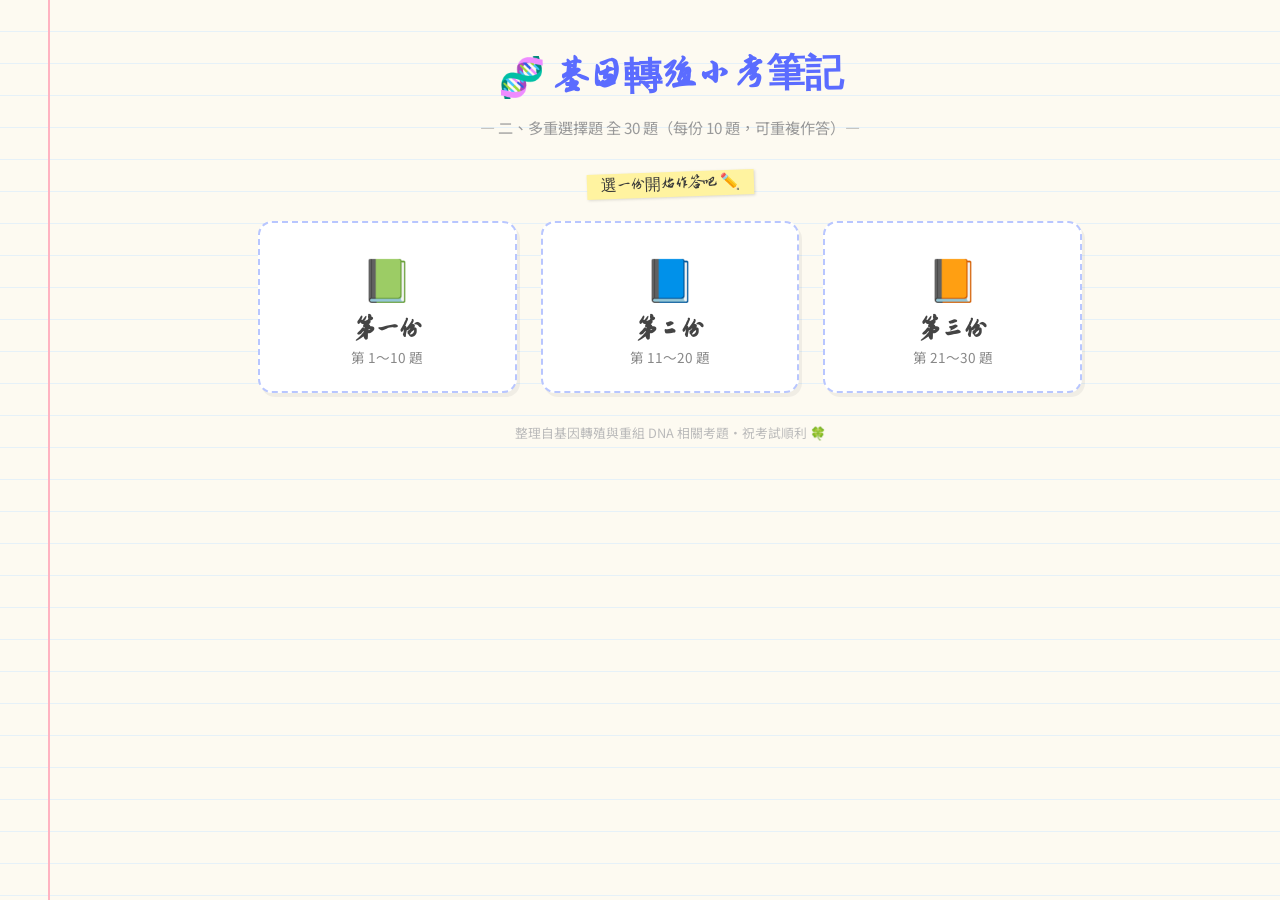
==== index.html @ 154b835c "新增基因轉殖多選題互動筆記式考卷（共30題，分3份）" ====
<!DOCTYPE html>
<html lang="zh-Hant">
<head>
<meta charset="UTF-8">
<meta name="viewport" content="width=device-width, initial-scale=1.0">
<title>生物筆記 ・ 基因轉殖多選題本</title>
<link rel="preconnect" href="https://fonts.googleapis.com">
<link rel="preconnect" href="https://fonts.gstatic.com" crossorigin>
<link href="https://fonts.googleapis.com/css2?family=Zhi+Mang+Xing&family=Noto+Sans+TC:wght@400;500;700&display=swap" rel="stylesheet">
<style>
  :root{
    --paper:#fdfaf1;
    --line:#cfe8ff;
    --ink:#3a3a3a;
    --accent:#ff8fab;
    --accent2:#7bd389;
    --highlight:#fff3a0;
    --margin-line:#ffb3c1;
  }
  *{box-sizing:border-box;}
  body{
    margin:0;
    font-family:'Noto Sans TC', sans-serif;
    color:var(--ink);
    background:
      repeating-linear-gradient(
        to bottom,
        var(--paper) 0px,
        var(--paper) 31px,
        var(--line) 32px
      );
    background-color:var(--paper);
    min-height:100vh;
    padding-left:60px;
    position:relative;
  }
  body::before{
    content:"";
    position:fixed;
    top:0; left:48px;
    width:2px; height:100%;
    background:var(--margin-line);
    z-index:0;
  }
  .container{
    max-width:880px;
    margin:0 auto;
    padding:24px 28px 80px;
    position:relative;
    z-index:1;
  }
  h1{
    font-family:'Zhi Mang Xing', cursive;
    font-size:2.4rem;
    color:#5b6cff;
    text-align:center;
    margin-bottom:4px;
    transform:rotate(-1deg);
  }
  .subtitle{
    text-align:center;
    color:#999;
    margin-bottom:32px;
    font-size:0.95rem;
  }
  .tape{
    display:inline-block;
    background:var(--highlight);
    padding:2px 14px;
    transform:rotate(-2deg);
    box-shadow:1px 1px 3px rgba(0,0,0,0.15);
    font-family:'Zhi Mang Xing', cursive;
  }
  /* HOME PAGE */
  #home .deck-grid{
    display:grid;
    grid-template-columns:repeat(auto-fit, minmax(220px,1fr));
    gap:24px;
    margin-top:24px;
  }
  .deck-card{
    background:#fff;
    border:2px dashed #b8c6ff;
    border-radius:14px;
    padding:24px 18px;
    text-align:center;
    cursor:pointer;
    transition:transform .15s ease, box-shadow .15s ease;
    box-shadow:3px 4px 0 rgba(0,0,0,0.05);
    position:relative;
  }
  .deck-card:hover{
    transform:translateY(-4px) rotate(-1deg);
    box-shadow:5px 8px 0 rgba(91,108,255,0.15);
  }
  .deck-card .deck-emoji{
    font-size:2.6rem;
    display:block;
    margin-bottom:8px;
  }
  .deck-card h2{
    font-family:'Zhi Mang Xing', cursive;
    font-size:1.6rem;
    margin:6px 0;
    color:#444;
  }
  .deck-card p{
    font-size:0.85rem;
    color:#888;
    margin:0;
  }

  /* QUIZ PAGE */
  .back-btn{
    background:none;
    border:2px solid #b8c6ff;
    border-radius:10px;
    padding:6px 16px;
    font-family:'Noto Sans TC', sans-serif;
    font-size:0.9rem;
    cursor:pointer;
    color:#5b6cff;
    margin-bottom:16px;
  }
  .back-btn:hover{background:#eef2ff;}

  .progress-bar{
    height:10px;
    background:#eee;
    border-radius:6px;
    overflow:hidden;
    margin:8px 0 20px;
    border:1px solid #ddd;
  }
  .progress-fill{
    height:100%;
    background:var(--accent2);
    width:0%;
    transition:width .3s ease;
  }

  .q-card{
    background:#fff;
    border-radius:14px;
    padding:20px 22px;
    margin-bottom:22px;
    box-shadow:2px 3px 6px rgba(0,0,0,0.06);
    border-left:6px solid var(--accent);
    position:relative;
  }
  .q-card .q-num{
    font-family:'Zhi Mang Xing', cursive;
    font-size:1.3rem;
    color:var(--accent);
    margin-right:6px;
  }
  .q-card .q-meta{
    font-size:0.78rem;
    color:#aaa;
    margin-left:6px;
  }
  .q-text{
    margin:8px 0 14px;
    line-height:1.8;
    font-size:1.02rem;
    white-space:pre-line;
  }
  .fig-note{
    background:var(--highlight);
    border-radius:8px;
    padding:10px 14px;
    font-size:0.88rem;
    color:#7a6a00;
    margin:8px 0 14px;
    border:1px dashed #e0cf60;
  }
  .options{
    display:flex;
    flex-direction:column;
    gap:8px;
    margin-bottom:14px;
  }
  .option{
    display:flex;
    align-items:flex-start;
    gap:10px;
    padding:8px 12px;
    border-radius:8px;
    cursor:pointer;
    border:1px solid transparent;
    transition:background .15s;
    line-height:1.6;
  }
  .option:hover{background:#f5f7ff;}
  .option input{
    margin-top:4px;
    width:18px; height:18px;
    accent-color:var(--accent);
    flex-shrink:0;
  }
  .option .opt-label{
    font-weight:700;
    color:#5b6cff;
    flex-shrink:0;
  }
  .q-card.checked .option.correct-choice{
    background:#e6f9ec;
    border-color:var(--accent2);
  }
  .q-card.checked .option.missed-choice{
    background:#fff0f0;
    border-color:#ff8fab;
    outline:2px dashed #ff8fab;
  }
  .q-card.checked .option.wrong-choice{
    background:#fff0f0;
    border-color:#ff6b6b;
    text-decoration:line-through;
    color:#c0392b;
  }
  .btn-row{
    display:flex;
    gap:10px;
    align-items:center;
    margin-top:6px;
  }
  .check-btn{
    background:var(--accent2);
    color:#fff;
    border:none;
    border-radius:20px;
    padding:8px 22px;
    font-size:0.95rem;
    cursor:pointer;
    font-family:'Noto Sans TC', sans-serif;
    box-shadow:1px 2px 0 rgba(0,0,0,0.1);
  }
  .check-btn:hover{filter:brightness(1.05);}
  .check-btn:disabled{background:#ccc; cursor:default;}
  .result-tag{
    font-family:'Zhi Mang Xing', cursive;
    font-size:1.2rem;
    padding:4px 14px;
    border-radius:20px;
  }
  .result-tag.correct{background:#e6f9ec; color:#2f9e57;}
  .result-tag.wrong{background:#ffe6ea; color:#e1507a;}
  .answer-key{
    margin-top:8px;
    font-size:0.85rem;
    color:#888;
  }
  .explanation{
    margin-top:12px;
    background:#f4f7ff;
    border-radius:8px;
    padding:12px 14px;
    font-size:0.92rem;
    line-height:1.75;
    color:#555;
    display:none;
    white-space:pre-line;
    border-left:4px solid #b8c6ff;
  }
  .q-card.checked .explanation{display:block;}

  .summary-card{
    background:#fff;
    border-radius:14px;
    padding:24px;
    text-align:center;
    border:2px dashed var(--accent2);
    margin-top:10px;
  }
  .summary-card h2{
    font-family:'Zhi Mang Xing', cursive;
    font-size:1.8rem;
    color:#444;
  }
  .summary-score{
    font-size:2.2rem;
    color:var(--accent2);
    font-weight:700;
    margin:10px 0;
  }
  .reset-btn{
    background:#5b6cff;
    color:#fff;
    border:none;
    border-radius:20px;
    padding:10px 26px;
    font-size:1rem;
    cursor:pointer;
    margin-top:10px;
    font-family:'Noto Sans TC', sans-serif;
  }
  .doodle{
    position:absolute;
    font-size:1.4rem;
    opacity:0.5;
  }
  .hidden{display:none !important;}
  footer{
    text-align:center;
    color:#bbb;
    font-size:0.8rem;
    margin-top:30px;
  }
</style>
</head>
<body>
<div class="container">
  <h1>🧬 基因轉殖小考筆記</h1>
  <p class="subtitle">— 二、多重選擇題 全 30 題（每份 10 題，可重複作答）—</p>

  <!-- HOME -->
  <div id="home">
    <p style="text-align:center;"><span class="tape">選一份開始作答吧 ✏️</span></p>
    <div class="deck-grid">
      <div class="deck-card" data-set="0" onclick="openSet(0)">
        <span class="deck-emoji">📗</span>
        <h2>第一份</h2>
        <p>第 1～10 題</p>
      </div>
      <div class="deck-card" data-set="1" onclick="openSet(1)">
        <span class="deck-emoji">📘</span>
        <h2>第二份</h2>
        <p>第 11～20 題</p>
      </div>
      <div class="deck-card" data-set="2" onclick="openSet(2)">
        <span class="deck-emoji">📙</span>
        <h2>第三份</h2>
        <p>第 21～30 題</p>
      </div>
    </div>
  </div>

  <!-- QUIZ -->
  <div id="quiz" class="hidden">
    <button class="back-btn" onclick="goHome()">← 回到主頁</button>
    <span class="tape" id="quiz-title">第一份</span>
    <div class="progress-bar"><div class="progress-fill" id="progress-fill"></div></div>
    <div id="questions"></div>
    <div class="summary-card hidden" id="summary">
      <h2>🎉 這份寫完了！</h2>
      <div class="summary-score" id="summary-score">0 / 10</div>
      <p id="summary-msg"></p>
      <button class="reset-btn" onclick="resetSet()">再寫一次這份</button>
    </div>
  </div>

  <footer>整理自基因轉殖與重組 DNA 相關考題・祝考試順利 🍀</footer>
</div>

<script>
const QUESTIONS = [
{num:1, multi:2, text:"觀測使用的複式顯微鏡最大放大倍率為 400 倍，將採樣奇異果的果肉組織置於顯微鏡下進行細胞觀察與測量，並再另取果肉組織進行 DNA 萃取實驗，下列關於實驗操作及實驗結果的敘述，哪些正確？（應選 2 項）",
options:{
A:"綠色果肉置於顯微鏡下觀察可見到細胞內有綠色顆粒，顆粒內應該會有 ATP 的生成",
B:"隨著倍率放大，顯微鏡視野下測微器刻度線之間的距離不會隨著綠色顆粒一同放大",
C:"隨著倍率放大，視野下可見到細胞內的內質網構造會放大，但測量計算的結果顯示內質網大小不變",
D:"果泥水溶液加入高濃度食鹽水以促進染色質析出，再加入木瓜酵素來分解染色質的蛋白質",
E:"萃取最後加入 95% 冰酒精並攪動混合均勻，可促進 DNA 凝聚析出。"
},
answer:["A","B"],
explain:"(A)綠色顆粒應為葉綠體，光反應會有 ATP 的生成。\n(B)顯微鏡視野下可見到目鏡測微器刻度線，刻度線之間的距離不會隨著倍率放大而改變。\n(C)光學顯微鏡 400 倍放大倍率無法觀察到細胞內的內質網構造。\n(D)果泥水溶液加入高濃度食鹽水促進 DNA 溶解與其他雜質分離，再加入木瓜酵素有助於分解染色質的蛋白質。\n(E)萃取最後應該沿容器壁緩慢加入 95% 冰酒精，不可攪動使液面分層，DNA 才能凝聚析出於上層酒精中。"
},
{num:2, multi:2, text:"下列關於人體口腔上皮細胞 DNA 粗萃取的實驗過程與目的，哪些正確？",
options:{
A:"將沾在棉花棒上的上皮細胞置入生理食鹽水中攪拌的目的是破壞細胞膜",
B:"加入清潔劑攪拌的目的是破壞內膜系統的膜，將染色質釋出",
C:"加入嫩精或鳳梨汁攪拌的目的是分解染色質上的蛋白質",
D:"加入冰酒精的目的是使蛋白質變性",
E:"加入濃食鹽水的目的是使 DNA 凝聚析出。"
},
answer:["B","C"],
explain:"(A)目的是讓上皮細胞脫落於生理食鹽水中，生理食鹽水是等張溶液，細胞不會脹破。\n(D)冰酒精可使 DNA 凝聚析出。\n(E)濃食鹽水可溶解 DNA。"
},
{num:3, multi:2, text:"現今科學家已能進行基因剪接，使基因跨物種重組。此項生物科技的成功有賴於下列哪些酵素的作用？（應選 2 項）",
options:{
A:"限制酶",
B:"DNA 聚合酶",
C:"RNA 聚合酶",
D:"DNA 連接酶",
E:"RNA 連接酶。"
},
answer:["A","D"],
explain:"限制酶可以切斷 DNA，DNA 連接酶可以連接 DNA，藉由這兩種酶，科學家可以進行基因剪接，使基因跨物種重組。"
},
{num:4, multi:4, text:"基因改造食品被要求應有明顯標示，這是因為人們對基因改造食品有下列哪些疑慮之故？（應選 4 項）",
options:{
A:"是否可能危及食用者健康",
B:"外來基因進入人體後是否可能嵌入細胞的染色體中",
C:"外來基因是否可能干擾正常基因的活動",
D:"使用的載體是否可能突變而致病",
E:"是否會增強食用者的免疫能力。"
},
answer:["A","B","C","D"],
explain:"(E)是否為基因改造食品與增強食用者的免疫能力無關。"
},
{num:5, multi:2, text:"重組 DNA 是利用人工方式將不同來源的 DNA 剪接在一起，可以利用此技術合成特定的藥物以治療疾病。下列有關此技術的敘述，哪些正確？（應選 2 項）",
options:{
A:"需要載體攜帶目標基因",
B:"需要外加 DNA 連接酶，進行 DNA 的接合",
C:"需要外加 RNA 聚合酶，合成基因表現的產物",
D:"需要選用能抗抗生素的宿主細胞，以利篩選含重組 DNA 的細胞",
E:"合成的藥物都是醣類。"
},
answer:["A","B"],
explain:"(A)(B)重組 DNA 的步驟：①從細菌分離出質體→②使用相同限制酶切割質體與目標基因→③使用 DNA 連接酶將質體與目標基因接合形成重組 DNA→④將質體轉殖進入新的細胞→⑤在培養基中加入抗生素以選殖轉殖成功的細菌。\n(C)重組 DNA 的過程中無需外加 RNA 聚合酶。\n(D)步驟④中，轉殖質體所進入新的細胞本身不具有質體（即不具有抗抗生素的特性），新的細胞是當重組 DNA 成功轉殖進入細胞後，才會具有抗抗生素的特性，方能在具抗生素的培養基中選殖轉殖成功的細胞。\n(E)合成的藥物為目標基因產物，成分是蛋白質。"
},
{num:6, multi:2, text:"下列實驗步驟與原理，哪些正確？（應選 2 項）【110.全模】",
options:{
A:"在複式顯微鏡下觀察到的細胞質液為逆時針流動，則實際為順時針流動",
B:"若目鏡測微器 20 小格相當於載物臺測微器 5 小格，測得水蚤寬度占目鏡測微器 8 小格，則水蚤寬度為 320 μm",
C:"觀察洋蔥根尖的細胞，可發現大部分的細胞處於間期",
D:"在 DNA 粗萃取實驗中，使用冰酒精可抑制蛋白酶的活性，以利 DNA 析出",
E:"使用顯微鏡時，當從 4X 物鏡轉換到 10X 物鏡，將光圈放大可有利於觀察。"
},
answer:["C","E"],
explain:"(A)複式顯微鏡成像為上下顛倒、左右相反，故看到逆時針流動的細胞質液，則實際流動方向亦為逆時針。\n(B)目鏡測微器 1 小格＝10 μm×（載物臺測微器格數/目鏡測微器格數）＝10 μm×（5/20）＝2.5 μm，故水蚤寬度為 8×2.5 μm＝20 μm。\n(D)DNA 難溶於酒精，使用冰酒精可將 DNA 凝聚以利析出。"
},
{num:7, multi:2, text:"生長激素對兒童非常重要，若缺少可能導致成長速度非常緩慢，使其成年時身高約只有 122～146 cm，但若能及時補充，即可使其身高到達正常範圍。生長激素取得不易，在 1985 年以前需從死者的腦垂腺萃取，十分稀少珍貴；直到 1985 年以後，可由基因工程改造的細菌製造出人類生長激素，才增加了治癒的機率。若想利用細菌生產人類生長激素，下列進行步驟哪些正確？（應選 2 項）",
options:{
A:"可利用相同的限制酶，裁切人類與細菌載體（質體）的 DNA 片段",
B:"利用限制酶裁切人類與細菌的 DNA 片段時，均需有 2 個切點",
C:"可利用特殊的連接酶，黏接人類與細菌被裁切下來的 DNA 片段，形成重組 DNA",
D:"在試管中加入此重組 DNA、RNA 聚合酶、核糖體培養，即可合成人類生長激素",
E:"將重組 DNA 及細菌放入培養基中一起培養一段時間後，所有細菌均可合成人類生長激素。"
},
answer:["A","C"],
explain:"(B)限制酶裁切細菌載體（質體）時，因質體為環狀 DNA，可以僅有 1 個切點。\n(D)重組 DNA 需轉殖入宿主細胞，才能進行基因表現。\n(E)並非所有宿主細胞均能成功進行基因轉殖，只有成功轉殖入重組 DNA 的細菌才能合成人類生長激素。"
},
{num:8, multi:4, text:"下列關於基因轉殖的操作過程，哪些正確？（應選 4 項）",
options:{
A:"常以細菌的質體或病毒的 DNA 為載體",
B:"載體可將外源基因引入他種生物細胞中",
C:"利用 DNA 聚合酶將基因自染色體切下",
D:"外源基因和載體組成重組 DNA",
E:"重組 DNA 在基因轉殖生物體內需能複製、轉錄、轉譯，才算成功。"
},
answer:["A","B","D","E"],
explain:"(C)DNA 聚合酶是在 DNA 進行複製時，才會使用到，而將基因自染色體切下要利用特殊酵素。"
},
{num:9, multi:4, text:"下列對於基因轉殖技術的相關敘述，哪些正確？（應選 4 項）",
options:{
A:"轉殖基因在生物體內表現，常可突破生物種類的界線",
B:"轉殖抗蟲基因進入蔬果作物中，可減少農藥的使用",
C:"人類胰島素可由基改大腸桿菌製造",
D:"將維生素 B 打入蔬果作物中，可促進其維生素 B 的合成",
E:"了解基因的位置及功能是基因轉殖技術所需的背景知識。"
},
answer:["A","B","C","E"],
explain:"(D)要將製造維生素 B 的基因打入蔬果作物中，才可促進作物合成維生素 B。"
},
{num:10, multi:2, text:"下列為「DNA 的粗萃取」活動中所用的溶液，在本活動中其用途為何？（應選 2 項）",
options:{
A:"清潔劑—破壞細胞壁",
B:"清潔劑—破壞細胞膜和核膜",
C:"2 M 食鹽水—沉澱 DNA",
D:"鳳梨汁—分解蛋白質",
E:"冰酒精—溶解 DNA。"
},
answer:["B","D"],
explain:"(A)清潔劑—破壞細胞膜和核膜。\n(C)溶解 DNA。\n(E)使 DNA 析出。"
},
{num:11, multi:3, text:"基因轉殖技術可使生物的遺傳物質在不同物種間進行轉移，下列有關基因轉殖及其應用的敘述，哪些正確？（應選 3 項）",
options:{
A:"基因轉殖技術能夠成功的原因之一為所有生物的遺傳物質皆為 DNA",
B:"重組 DNA 的過程中會用同一種酵素切下目標基因與切開細菌質體 DNA",
C:"基因轉殖動物比傳統的動物更能抵抗極端氣候",
D:"基因改造細菌能製造人類胰島素的原理是將細菌原有的隱性基因活化成顯性基因",
E:"基因改造生物體內轉殖進入的目標基因能在其體內穩定存在並表現。"
},
answer:["A","B","E"],
explain:"(C)不一定，需視轉殖基因的特性而定。\n(D)利用基因轉殖技術將製造胰島素的基因轉殖入細菌體內。\n(E)若轉殖進入的目標基因能在生物體內穩定存在並表現，該生物即稱為基因轉殖生物或基因改造生物。"
},
{num:12, multi:3, text:"下列有關基因轉殖的敘述，哪些正確？（應選 3 項）",
options:{
A:"DNA 重組可跨越不同的物種",
B:"DNA 重組需先利用限制酶將目標基因剪下",
C:"需選擇特定可轉移的 RNA 作為載體，將目標基因帶入目標細胞",
D:"生物技術可實行的前提是所有生物均遵守分子生物學中心法則",
E:"重組 DNA 進入欲轉殖的目標細胞後，可以只複製目標基因的 DNA。"
},
answer:["A","B","D"],
explain:"(C)載體須為 DNA。\n(E)載體 DNA 會隨之複製。"
},
{num:13, multi:3, text:"在 DNA 粗萃取的實驗中，提供材料有：奇異果、冷卻的 95% 酒精、2% 木瓜酵素溶液、含高濃度 NaCl 的清潔劑，下列有關 DNA 粗萃取的敘述哪些正確？（應選 3 項）",
options:{
A:"加入酒精的目的是促使 DNA 析出",
B:"加入清潔劑的目的是促使脂雙層被破壞",
C:"加入高鹽溶液的目的是讓可溶於高鹽溶液的 DNA 與其他不溶性雜質分離",
D:"木瓜酵素可以軟化細胞壁，並將之打破以利 DNA 釋出",
E:"最後萃出的絲狀物為一條 DNA 分子。"
},
answer:["A","B","C"],
explain:"(D)木瓜酵素可分解蛋白質，無法軟化細胞壁。\n(E)多條 DNA 分子與雜質。"
},
{num:14, multi:2, text:"下列實驗步驟與原理，哪些正確？（應選 2 項）",
options:{
A:"在複式顯微鏡下觀察到的細胞質液為逆時針流動，則實際為順時針流動",
B:"若目鏡測微器 20 小格相當於載物臺測微器 5 小格，測得水蚤寬度占目鏡測微器 8 小格，則水蚤寬度為 320 μm",
C:"觀察洋蔥根尖的細胞，可發現大部分的細胞處於間期",
D:"在 DNA 粗萃取實驗中，使用冰酒精可抑制蛋白酶的活性，以利 DNA 析出",
E:"使用顯微鏡時，當從 4X 物鏡轉換到 10X 物鏡，將光圈放大可有利於觀察。"
},
answer:["C","E"],
explain:"(A)複式顯微鏡成像為上下顛倒、左右相反，故看到逆時針流動的細胞質液，則實際流動方向亦為逆時針。\n(B)目鏡測微器 1 小格＝10 μm×（載物臺測微器格數/目鏡測微器格數）＝10 μm×（5/20）＝2.5 μm，故水蚤寬度為 8×2.5 μm＝20 μm。\n(D)DNA 難溶於酒精，使用冰酒精可將 DNA 凝聚以利析出。"
},
{num:15, multi:3, text:"基因轉殖之前，需先以酵素剪下特定的目標基因，下列有關該酵素的敘述，哪些正確？（應選 3 項）",
options:{
A:"是細菌基因表現的產物",
B:"能辨識特定的 DNA",
C:"具有專一性",
D:"能將 DNA 分解為核苷酸",
E:"廣泛存在於生物細胞中。"
},
answer:["A","B","C"],
explain:"(D)該酵素只是在特定位置剪斷 DNA，並不是把 DNA 分解為核苷酸。\n(E)原核生物具有限制酶，真核生物則否。"
},
{num:16, multi:3, text:"下列有關遺傳工程的敘述，哪些正確？（應選 3 項）",
options:{
A:"組成質體的含氮鹼基包括 A、U、C、G 四種",
B:"將蘇力菌的毒蛋白轉殖到番茄中可對抗部分蟲害",
C:"製作重組 DNA 時須使用限制酶與 DNA 連接酶",
D:"目標基因可使用人工合成之 DNA",
E:"若挑選帶有抗藥性基因之質體進行轉殖，宿主細菌需本身不具抗藥性。"
},
answer:["C","D","E"],
explain:"(A)質體的組成為 DNA，質體的含氮鹼基包括 A、T、C、G 四種。\n(B)轉殖到番茄中可對抗部分蟲害的是蘇力菌的毒蛋白基因。"
},
{num:17, multi:3, text:"附圖為遺傳工程實驗的部分過程示意圖，甲～丁代表各不同階段參與作用的成分。根據附圖的資料，下列敘述哪些錯誤？（應選 3 項）",
figNote:"附圖示意：「甲」為一環狀 DNA 分子，經「乙」作用後被切開一個缺口；「丙」為另一段 DNA 片段（目標基因）；缺口處的「甲」與「丙」經「丁」作用後黏合，形成完整的環狀重組 DNA 分子，並可進一步轉殖形成帶有此重組 DNA 的細菌。",
options:{
A:"甲可以是細菌的染色體",
B:"乙是某種蛋白質",
C:"丙可以是人工合成的 DNA 分子",
D:"丁是 DNA 聚合酶",
E:"圖中各階段的反應都必須在細胞內進行。"
},
answer:["A","D","E"],
explain:"(A)甲可以是細菌的質體。\n(B)乙為特殊酵素，本質是蛋白質。\n(C)丙為目標基因，可以是人工合成的 DNA 分子。\n(D)丁為另一種特殊酵素（DNA 連接酶）。\n(E)乙、丁過程皆在細胞之外環境完成。"
},
{num:18, multi:4, text:"如欲利用細菌大量生產人類胰島素，則下列敘述何者正確？（應選 4 項）",
options:{
A:"需有適當載體將人類胰島素基因置入細菌",
B:"載體本身的複製需依賴細菌",
C:"需有適當酵素對載體與人體胰島素基因進行切割與黏合",
D:"重組後的載體 DNA，必須在細菌體內從事轉錄、轉譯以合成人類胰島素",
E:"生產人類胰島素的遺傳工程技術也可用來生產疫苗。"
},
answer:["A","C","D","E"],
explain:"(B)載體本身可自行獨立複製。"
},
{num:19, multi:3, text:"關於利用細菌生產人類胰島素的敘述，下列哪些正確？（應選 3 項）",
options:{
A:"先將胰島素基因置入細菌內，再由細菌做重組 DNA",
B:"目標基因剪接過程中所用的特殊酵素是同一個酵素",
C:"能產生胰島素的細菌屬於基改生物",
D:"胰島素基因一定要轉殖進入細菌體內，否則無法表現合成產物",
E:"含有胰島素基因的細菌，細胞分裂後的子細胞也含有此基因。"
},
answer:["C","D","E"],
explain:"(A)先將胰島素基因放在試管內利用酵素進行剪接。\n(B)目標基因剪接過程中所用的特殊酵素不是同一個酵素。"
},
{num:20, multi:3, text:"下列有關 DNA 粗萃取的敘述，哪些正確？（應選 3 項）",
options:{
A:"加入洗碗精（界面活性劑），可以破壞細胞膜、核膜，使染色體釋出",
B:"濃食鹽水可使 DNA 析出",
C:"鳳梨或木瓜中的酵素可以分解染色體的蛋白質",
D:"利用人工合成的蛋白酶可以取代鳳梨或木瓜",
E:"加入酒精的目的是使 DNA 脫水而析出。"
},
answer:["A","C","D"],
explain:"(B)當 DNA 在較高濃度（5 M）的食鹽溶液中時，因 DNA 的磷酸基帶負電荷可吸引 Na⁺，DNA 被大量 Na⁺包圍而略帶正電荷，附著於 DNA 的蛋白質可與 DNA 分離，使 DNA 互斥而溶於食鹽水中。\n(E)在 DNA 粗萃取濾液中，緩慢加入 95% 冰酒精可使濾液中的 DNA 分子互相凝聚而成雲絲狀物質，而纏繞在玻棒上。"
},
{num:21, multi:3, text:"基因轉殖是將特定「目標基因」轉殖到生物體內。下列哪些可能是目標基因的來源？（應選 3 項）",
options:{
A:"動物細胞的中心粒",
B:"洋蔥根尖細胞",
C:"細菌的染色體",
D:"RNA 病毒",
E:"人工合成的 DNA。"
},
answer:["B","C","E"],
explain:"目標基因可以是動物、植物、微生物或人工合成的基因（DNA）。\n(A)中心粒的成分為蛋白質。"
},
{num:22, multi:3, text:"利用基因轉殖技術，人的胰島素基因可被轉殖進大腸桿菌，以便生產胰島素。由此可知下列有關哺乳動物與原核生物比較之推論，哪些正確？（應選 3 項）【109.學測】",
options:{
A:"兩者的轉譯機制相似",
B:"兩者都會產生胰島素",
C:"兩者都適用分子生物學中心法則",
D:"兩者的細胞分裂機制相似",
E:"兩者 DNA 中的核苷酸種類相同。"
},
answer:["A","C","E"],
explain:"(A)(C)分子生物學的中心法則包含 DNA 轉錄、轉譯，在原核與真核生物均具有相似的機制。\n(B)大腸桿菌必須被成功轉殖胰島素基因才會產生胰島素。\n(D)大腸桿菌為原核細胞，不會進行有絲分裂和減數分裂。\n(E)兩者的 DNA 都是由相同的四種核苷酸組成。"
},
{num:23, multi:3, text:"下列有關質體的描述，何者正確？（應選 3 項）",
options:{
A:"質體可作為載體，將動物或植物基因送入細菌體內進行複製",
B:"質體為細菌染色體外游離於細胞質之環狀 DNA 分子",
C:"質體 DNA 不含基因，其存在與否並不影響細菌正常生理",
D:"含有質體的細菌，其子代亦含有相同的質體",
E:"質體 DNA 必須插入細菌的 DNA 才能一起進行複製。"
},
answer:["A","B","D"],
explain:"(C)質體 DNA 含有基因。\n(E)可獨立於細菌 DNA，自行複製。"
},
{num:24, multi:4, text:"下列哪些是作為一個載體所必備的條件？（應選 4 項）",
options:{
A:"在宿主細胞內能進行轉錄和轉譯",
B:"具有辨識基因（如抗抗生素基因、螢光基因）",
C:"能轉移外來基因至宿主細胞中",
D:"環狀 DNA 分子",
E:"能攜帶目標基因。"
},
answer:["A","B","C","E"],
explain:"載體的性質與功能：\n①通常利用細菌的質體（plasmid）或病毒的 DNA 來做為載體。\n②可作為運送目標 DNA 進入特定細胞的載具（(C)正確）。\n③可在宿主細胞體內複製，使目標 DNA 增量。\n④通常含有可供篩選的基因（如含有抗生素抗藥性基因的質體），以標定載送成功的特定細胞位置（(B)正確）。\n⑤轉入的目標基因（(A)正確）若能在細菌細胞正常表現（(E)正確），便能獲得大量且純度較高的基因產物。\n(D)細菌的質體為環狀 DNA 分子，但病毒的 DNA 就不是環狀 DNA 分子。"
},
{num:25, multi:3, text:"蘇力菌產生的殺蟲結晶毒蛋白被某類昆蟲幼蟲吃下後，會分解並活化為毒素，並與幼蟲腸壁上皮細胞結合，造成腸道細胞穿孔、崩解而死亡。經實驗證明，蘇力菌的殺蟲結晶毒蛋白對目標昆蟲以外的生物不會產生毒害，亦未發現其他副作用，目前我國已有多種防治蝶蛾類害蟲及蚊子幼蟲的蘇力菌產品上市。根據上述與習得的生物學知識，判斷下列有關蘇力菌的敘述，哪些正確？（應選 3 項）",
options:{
A:"殺蟲效果具有選擇性",
B:"對脊椎動物無毒無害",
C:"可製成廣效性的生物農藥",
D:"目標昆蟲只要接觸到蘇力菌結晶毒蛋白便會死亡",
E:"可將蘇力菌毒蛋白基因轉殖到農作物而產生抗蟲農作物。"
},
answer:["A","B","E"],
explain:"(A)(C)因為只針對某些昆蟲（目標昆蟲），故殺蟲效果具選擇性，不是廣效性。\n(D)殺蟲結晶毒蛋白被目標昆蟲的幼蟲吃下後，才會分解並活化為毒素，使幼蟲因腸道細胞破壞而死亡。"
},
{num:26, multi:3, text:"約翰想要操作 DNA 粗萃取的實驗，下列哪些可作為萃取 DNA 的實驗材料？（應選 3 項）",
options:{
A:"香蕉果肉",
B:"人的紅血球",
C:"雞的紅血球",
D:"植物維管束的木質部細胞",
E:"豬的骨骼肌細胞。"
},
answer:["A","C","E"],
explain:"(B)人的紅血球沒有細胞核。\n(D)植物維管束的木質部細胞為死細胞，沒有細胞核。"
},
{num:27, multi:2, text:"附圖為遺傳工程實驗的部分過程示意圖，甲～丁代表各不同階段參與作用的成分。根據圖中的資料，下列敘述哪些正確？（應選 2 項）",
figNote:"附圖示意：「甲」為一環狀 DNA 分子（質體），經「乙」作用後被切開一個缺口；「丙」為另一段 DNA 片段（目標基因）；缺口處的「甲」與「丙」經「丁」作用後黏合，形成完整的環狀重組 DNA 分子。",
options:{
A:"「甲」可以是細菌的質體",
B:"「乙」是某種激素分子",
C:"「丙」可以是植物的 RNA 分子",
D:"「丁」為抗體分子",
E:"圖中各階段的反應可在試管內反應完成。"
},
answer:["A","E"],
explain:"(B)乙為特殊酵素，不是激素。\n(C)丙的成分也需要是 DNA 分子才可以。\n(D)丁是特殊酵素（DNA 連接酶）。"
},
{num:28, multi:5, text:"基因改造生物的應用可能為人類與環境帶來哪些影響？",
options:{
A:"減少農藥的使用",
B:"降低製藥的成本",
C:"提高家禽、家畜的經濟價值",
D:"使轉殖基因散布至野生物種上",
E:"抗蟲作物影響非目標害蟲的生存。"
},
answer:["A","B","C","D","E"],
explain:"(A)轉殖抗蟲基因的作物可減少種植時使用的農藥。\n(B)利用基因轉殖生物來生產藥物，可降低製藥的成本。\n(C)轉殖有利的基因，使家禽、家畜具備原本沒有的特性，可提高其經濟價值。\n(D)基因改造作物種在田間，開花時，花粉有可能散布至其他物種上，出現雜交現象。\n(E)非目標害蟲若誤食具有抗蟲基因的作物，可能因而死亡。"
},
{num:29, multi:2, text:"健恩想要拿自己的唾液粗萃取口腔上皮細胞的 DNA，關於此實驗，下列敘述哪些正確？（應選 2 項）",
options:{
A:"最後加入 95% 酒精後，DNA 會在水與酒精層的交界面析出",
B:"加入 5M 食鹽水是想要破壞染色體的蛋白質",
C:"最後觀察到的棉絮狀物質是一條 DNA 分子",
D:"實驗步驟中，加入洗碗精的目的是破壞細胞膜及核膜",
E:"最後析出的 DNA 以複式顯微鏡觀察，可見呈現雙股螺旋結構。"
},
answer:["A","D"],
explain:"(B)加入 5M 食鹽水的目的是使 DNA 溶解，而雜質不會溶解，如此才能純化 DNA。\n(C)最後觀察到的棉絮狀物質是許多條 DNA 分子。\n(E)最後析出的 DNA 無法以複式顯微鏡來觀察雙股螺旋結構。"
},
{num:30, multi:2, text:"為使轉殖 Bt（來自細菌的抗蟲蛋白質）基因的大豆能順利上市，廠商進行以下試驗：經基因轉殖的基改大豆與一般大豆中蛋白質種類與各蛋白質含量是否除了 Bt 外沒有不同。下列哪些是廠商做這項試驗的理由？（應選 2 項）",
options:{
A:"了解基改大豆是否影響非目標性昆蟲",
B:"了解基改大豆是否可能使抗 Bt 害蟲增加",
C:"了解基改大豆中是否產生可能引發毒性的新物質",
D:"了解基改大豆中致敏性高的蛋白質是否增加",
E:"了解基改大豆的繁殖能力是否增強。"
},
answer:["C","D"],
explain:"(A)(B)(E)與抗蟲蛋白質的種類及含量比較無關。\n(C)細菌 Bt 基因之產物為抗蟲蛋白質，廠商要做的試驗項目為抗蟲蛋白質的種類及含量比較，因此了解基改大豆中是否產生可能引發毒性的新物質為蛋白質種類的試驗項目。\n(D)了解基改大豆中致敏性高的蛋白質是否增加為蛋白質含量的試驗項目。"
}
];

const SETS = [
  {title:"📗 第一份（第 1～10 題）", range:[0,10]},
  {title:"📘 第二份（第 11～20 題）", range:[10,20]},
  {title:"📙 第三份（第 21～30 題）", range:[20,30]}
];

let currentSet = null;

function openSet(idx){
  currentSet = idx;
  document.getElementById('home').classList.add('hidden');
  document.getElementById('quiz').classList.remove('hidden');
  document.getElementById('quiz-title').textContent = SETS[idx].title;
  renderQuiz();
  window.scrollTo(0,0);
}

function goHome(){
  document.getElementById('home').classList.remove('hidden');
  document.getElementById('quiz').classList.add('hidden');
  currentSet = null;
}

function renderQuiz(){
  const [start,end] = SETS[currentSet].range;
  const qs = QUESTIONS.slice(start,end);
  const container = document.getElementById('questions');
  container.innerHTML = '';
  document.getElementById('summary').classList.add('hidden');

  qs.forEach((q, i) => {
    const card = document.createElement('div');
    card.className = 'q-card';
    card.id = 'card-'+q.num;

    let html = `<div><span class="q-num">第 ${q.num} 題</span><span class="q-meta">（應選 ${q.multi} 項）</span></div>`;
    html += `<div class="q-text">${q.text}</div>`;
    if(q.figNote){
      html += `<div class="fig-note">🖼️ ${q.figNote}</div>`;
    }
    html += `<div class="options">`;
    for(const [key,val] of Object.entries(q.options)){
      html += `<label class="option" data-key="${key}">
        <input type="checkbox" name="q${q.num}" value="${key}">
        <span class="opt-label">(${key})</span><span>${val}</span>
      </label>`;
    }
    html += `</div>`;
    html += `<div class="btn-row">
      <button class="check-btn" onclick="checkAnswer(${q.num})">對答案 ✅</button>
      <span class="result-tag hidden" id="result-${q.num}"></span>
    </div>`;
    html += `<div class="answer-key">正確答案：(${q.answer.join(')(')})</div>`;
    html += `<div class="explanation">📝 解析：\n${q.explain}</div>`;

    card.innerHTML = html;
    container.appendChild(card);
  });

  updateProgress();
}

function checkAnswer(num){
  const q = QUESTIONS.find(x=>x.num===num);
  const card = document.getElementById('card-'+num);
  const selected = Array.from(card.querySelectorAll(`input[name="q${num}"]:checked`)).map(el=>el.value);

  const correctSet = new Set(q.answer);
  const selectedSet = new Set(selected);

  let isCorrect = correctSet.size === selectedSet.size && [...correctSet].every(k=>selectedSet.has(k));

  card.querySelectorAll('.option').forEach(opt=>{
    const key = opt.dataset.key;
    opt.classList.remove('correct-choice','missed-choice','wrong-choice');
    const isAns = correctSet.has(key);
    const isSel = selectedSet.has(key);
    if(isAns && isSel) opt.classList.add('correct-choice');
    else if(isAns && !isSel) opt.classList.add('missed-choice');
    else if(!isAns && isSel) opt.classList.add('wrong-choice');
  });

  card.classList.add('checked');

  const tag = document.getElementById('result-'+num);
  tag.classList.remove('hidden','correct','wrong');
  if(isCorrect){
    tag.textContent = '答對了 🌟';
    tag.classList.add('correct');
  } else {
    tag.textContent = '再檢查一下 🔍';
    tag.classList.add('wrong');
  }

  card.querySelectorAll(`input[name="q${num}"]`).forEach(el=>el.disabled=true);
  card.querySelector('.check-btn').disabled = true;

  updateProgress();
  checkAllDone();
}

function updateProgress(){
  const [start,end] = SETS[currentSet].range;
  const total = end-start;
  const checked = document.querySelectorAll('#questions .q-card.checked').length;
  document.getElementById('progress-fill').style.width = (checked/total*100)+'%';
}

function checkAllDone(){
  const [start,end] = SETS[currentSet].range;
  const total = end-start;
  const checked = document.querySelectorAll('#questions .q-card.checked').length;
  if(checked === total){
    let correct = 0;
    document.querySelectorAll('#questions .q-card').forEach(card=>{
      const tag = card.querySelector('.result-tag');
      if(tag.classList.contains('correct')) correct++;
    });
    document.getElementById('summary-score').textContent = `${correct} / ${total}`;
    const msgs = ["繼續加油！再多複習幾次 💪","已經很棒了，再衝一下 🚀","太厲害了，滿分學霸 🏆"];
    let msg = msgs[0];
    if(correct===total) msg = msgs[2];
    else if(correct >= total*0.7) msg = msgs[1];
    document.getElementById('summary-msg').textContent = msg;
    document.getElementById('summary').classList.remove('hidden');
  }
}

function resetSet(){
  renderQuiz();
  window.scrollTo({top:0, behavior:'smooth'});
}
</script>
</body>
</html>
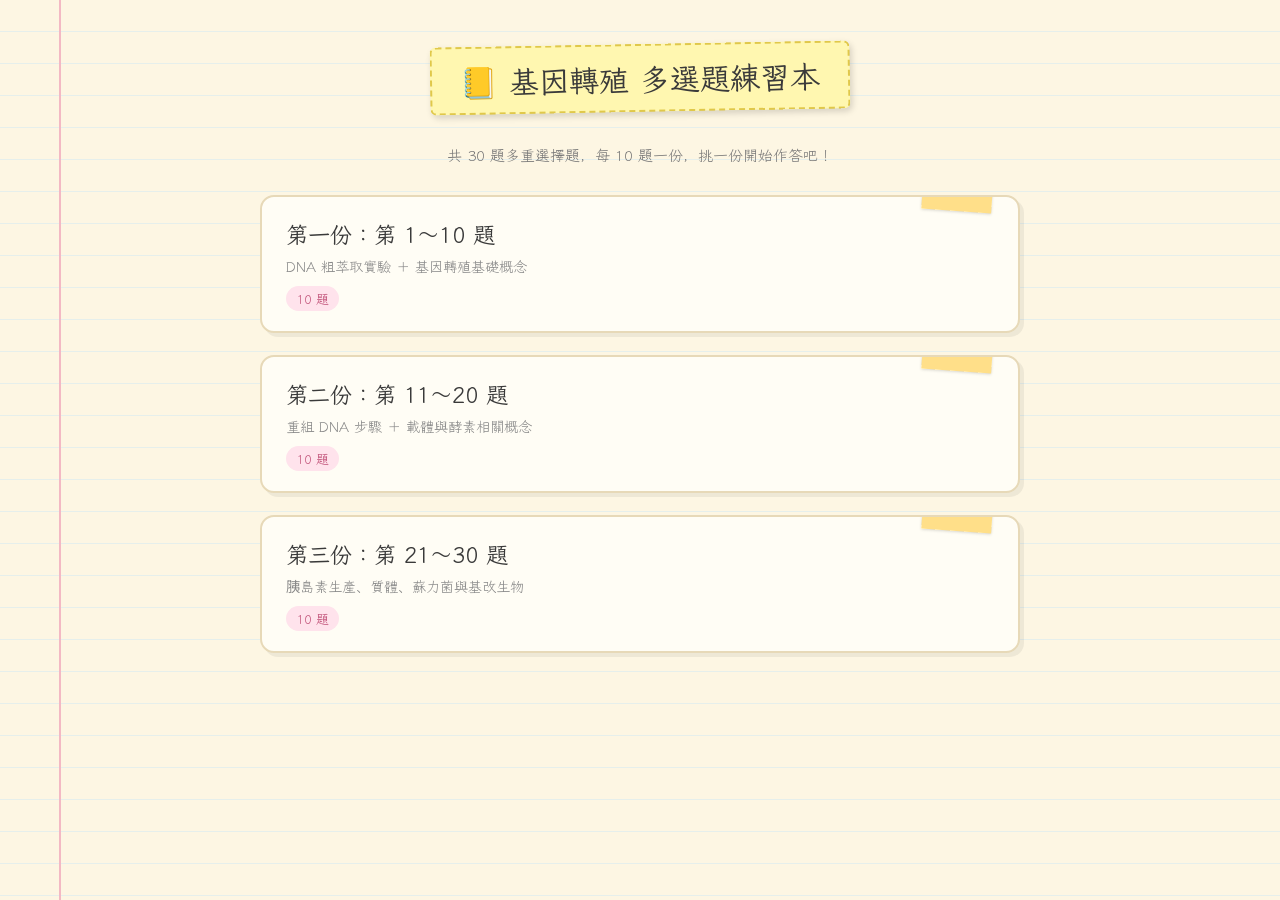
==== commit 2ded3365: "Add interactive notebook-style quiz for genetic engineering MCQs Includes a homepage to pick one of " ====
--- a/index.html
+++ b/index.html
@@ -3,823 +3,38 @@
 <head>
 <meta charset="UTF-8">
 <meta name="viewport" content="width=device-width, initial-scale=1.0">
-<title>生物筆記 ・ 基因轉殖多選題本</title>
-<link rel="preconnect" href="https://fonts.googleapis.com">
-<link rel="preconnect" href="https://fonts.gstatic.com" crossorigin>
-<link href="https://fonts.googleapis.com/css2?family=Zhi+Mang+Xing&family=Noto+Sans+TC:wght@400;500;700&display=swap" rel="stylesheet">
-<style>
-  :root{
-    --paper:#fdfaf1;
-    --line:#cfe8ff;
-    --ink:#3a3a3a;
-    --accent:#ff8fab;
-    --accent2:#7bd389;
-    --highlight:#fff3a0;
-    --margin-line:#ffb3c1;
-  }
-  *{box-sizing:border-box;}
-  body{
-    margin:0;
-    font-family:'Noto Sans TC', sans-serif;
-    color:var(--ink);
-    background:
-      repeating-linear-gradient(
-        to bottom,
-        var(--paper) 0px,
-        var(--paper) 31px,
-        var(--line) 32px
-      );
-    background-color:var(--paper);
-    min-height:100vh;
-    padding-left:60px;
-    position:relative;
-  }
-  body::before{
-    content:"";
-    position:fixed;
-    top:0; left:48px;
-    width:2px; height:100%;
-    background:var(--margin-line);
-    z-index:0;
-  }
-  .container{
-    max-width:880px;
-    margin:0 auto;
-    padding:24px 28px 80px;
-    position:relative;
-    z-index:1;
-  }
-  h1{
-    font-family:'Zhi Mang Xing', cursive;
-    font-size:2.4rem;
-    color:#5b6cff;
-    text-align:center;
-    margin-bottom:4px;
-    transform:rotate(-1deg);
-  }
-  .subtitle{
-    text-align:center;
-    color:#999;
-    margin-bottom:32px;
-    font-size:0.95rem;
-  }
-  .tape{
-    display:inline-block;
-    background:var(--highlight);
-    padding:2px 14px;
-    transform:rotate(-2deg);
-    box-shadow:1px 1px 3px rgba(0,0,0,0.15);
-    font-family:'Zhi Mang Xing', cursive;
-  }
-  /* HOME PAGE */
-  #home .deck-grid{
-    display:grid;
-    grid-template-columns:repeat(auto-fit, minmax(220px,1fr));
-    gap:24px;
-    margin-top:24px;
-  }
-  .deck-card{
-    background:#fff;
-    border:2px dashed #b8c6ff;
-    border-radius:14px;
-    padding:24px 18px;
-    text-align:center;
-    cursor:pointer;
-    transition:transform .15s ease, box-shadow .15s ease;
-    box-shadow:3px 4px 0 rgba(0,0,0,0.05);
-    position:relative;
-  }
-  .deck-card:hover{
-    transform:translateY(-4px) rotate(-1deg);
-    box-shadow:5px 8px 0 rgba(91,108,255,0.15);
-  }
-  .deck-card .deck-emoji{
-    font-size:2.6rem;
-    display:block;
-    margin-bottom:8px;
-  }
-  .deck-card h2{
-    font-family:'Zhi Mang Xing', cursive;
-    font-size:1.6rem;
-    margin:6px 0;
-    color:#444;
-  }
-  .deck-card p{
-    font-size:0.85rem;
-    color:#888;
-    margin:0;
-  }
-
-  /* QUIZ PAGE */
-  .back-btn{
-    background:none;
-    border:2px solid #b8c6ff;
-    border-radius:10px;
-    padding:6px 16px;
-    font-family:'Noto Sans TC', sans-serif;
-    font-size:0.9rem;
-    cursor:pointer;
-    color:#5b6cff;
-    margin-bottom:16px;
-  }
-  .back-btn:hover{background:#eef2ff;}
-
-  .progress-bar{
-    height:10px;
-    background:#eee;
-    border-radius:6px;
-    overflow:hidden;
-    margin:8px 0 20px;
-    border:1px solid #ddd;
-  }
-  .progress-fill{
-    height:100%;
-    background:var(--accent2);
-    width:0%;
-    transition:width .3s ease;
-  }
-
-  .q-card{
-    background:#fff;
-    border-radius:14px;
-    padding:20px 22px;
-    margin-bottom:22px;
-    box-shadow:2px 3px 6px rgba(0,0,0,0.06);
-    border-left:6px solid var(--accent);
-    position:relative;
-  }
-  .q-card .q-num{
-    font-family:'Zhi Mang Xing', cursive;
-    font-size:1.3rem;
-    color:var(--accent);
-    margin-right:6px;
-  }
-  .q-card .q-meta{
-    font-size:0.78rem;
-    color:#aaa;
-    margin-left:6px;
-  }
-  .q-text{
-    margin:8px 0 14px;
-    line-height:1.8;
-    font-size:1.02rem;
-    white-space:pre-line;
-  }
-  .fig-note{
-    background:var(--highlight);
-    border-radius:8px;
-    padding:10px 14px;
-    font-size:0.88rem;
-    color:#7a6a00;
-    margin:8px 0 14px;
-    border:1px dashed #e0cf60;
-  }
-  .options{
-    display:flex;
-    flex-direction:column;
-    gap:8px;
-    margin-bottom:14px;
-  }
-  .option{
-    display:flex;
-    align-items:flex-start;
-    gap:10px;
-    padding:8px 12px;
-    border-radius:8px;
-    cursor:pointer;
-    border:1px solid transparent;
-    transition:background .15s;
-    line-height:1.6;
-  }
-  .option:hover{background:#f5f7ff;}
-  .option input{
-    margin-top:4px;
-    width:18px; height:18px;
-    accent-color:var(--accent);
-    flex-shrink:0;
-  }
-  .option .opt-label{
-    font-weight:700;
-    color:#5b6cff;
-    flex-shrink:0;
-  }
-  .q-card.checked .option.correct-choice{
-    background:#e6f9ec;
-    border-color:var(--accent2);
-  }
-  .q-card.checked .option.missed-choice{
-    background:#fff0f0;
-    border-color:#ff8fab;
-    outline:2px dashed #ff8fab;
-  }
-  .q-card.checked .option.wrong-choice{
-    background:#fff0f0;
-    border-color:#ff6b6b;
-    text-decoration:line-through;
-    color:#c0392b;
-  }
-  .btn-row{
-    display:flex;
-    gap:10px;
-    align-items:center;
-    margin-top:6px;
-  }
-  .check-btn{
-    background:var(--accent2);
-    color:#fff;
-    border:none;
-    border-radius:20px;
-    padding:8px 22px;
-    font-size:0.95rem;
-    cursor:pointer;
-    font-family:'Noto Sans TC', sans-serif;
-    box-shadow:1px 2px 0 rgba(0,0,0,0.1);
-  }
-  .check-btn:hover{filter:brightness(1.05);}
-  .check-btn:disabled{background:#ccc; cursor:default;}
-  .result-tag{
-    font-family:'Zhi Mang Xing', cursive;
-    font-size:1.2rem;
-    padding:4px 14px;
-    border-radius:20px;
-  }
-  .result-tag.correct{background:#e6f9ec; color:#2f9e57;}
-  .result-tag.wrong{background:#ffe6ea; color:#e1507a;}
-  .answer-key{
-    margin-top:8px;
-    font-size:0.85rem;
-    color:#888;
-  }
-  .explanation{
-    margin-top:12px;
-    background:#f4f7ff;
-    border-radius:8px;
-    padding:12px 14px;
-    font-size:0.92rem;
-    line-height:1.75;
-    color:#555;
-    display:none;
-    white-space:pre-line;
-    border-left:4px solid #b8c6ff;
-  }
-  .q-card.checked .explanation{display:block;}
-
-  .summary-card{
-    background:#fff;
-    border-radius:14px;
-    padding:24px;
-    text-align:center;
-    border:2px dashed var(--accent2);
-    margin-top:10px;
-  }
-  .summary-card h2{
-    font-family:'Zhi Mang Xing', cursive;
-    font-size:1.8rem;
-    color:#444;
-  }
-  .summary-score{
-    font-size:2.2rem;
-    color:var(--accent2);
-    font-weight:700;
-    margin:10px 0;
-  }
-  .reset-btn{
-    background:#5b6cff;
-    color:#fff;
-    border:none;
-    border-radius:20px;
-    padding:10px 26px;
-    font-size:1rem;
-    cursor:pointer;
-    margin-top:10px;
-    font-family:'Noto Sans TC', sans-serif;
-  }
-  .doodle{
-    position:absolute;
-    font-size:1.4rem;
-    opacity:0.5;
-  }
-  .hidden{display:none !important;}
-  footer{
-    text-align:center;
-    color:#bbb;
-    font-size:0.8rem;
-    margin-top:30px;
-  }
-</style>
+<title>基因轉殖 多選題筆記本</title>
+<link rel="stylesheet" href="css/style.css">
 </head>
 <body>
-<div class="container">
-  <h1>🧬 基因轉殖小考筆記</h1>
-  <p class="subtitle">— 二、多重選擇題 全 30 題（每份 10 題，可重複作答）—</p>
-
-  <!-- HOME -->
-  <div id="home">
-    <p style="text-align:center;"><span class="tape">選一份開始作答吧 ✏️</span></p>
-    <div class="deck-grid">
-      <div class="deck-card" data-set="0" onclick="openSet(0)">
-        <span class="deck-emoji">📗</span>
-        <h2>第一份</h2>
-        <p>第 1～10 題</p>
-      </div>
-      <div class="deck-card" data-set="1" onclick="openSet(1)">
-        <span class="deck-emoji">📘</span>
-        <h2>第二份</h2>
-        <p>第 11～20 題</p>
-      </div>
-      <div class="deck-card" data-set="2" onclick="openSet(2)">
-        <span class="deck-emoji">📙</span>
-        <h2>第三份</h2>
-        <p>第 21～30 題</p>
-      </div>
-    </div>
+<div class="page">
+  <div class="notebook-header">
+    <h1>📒 基因轉殖 多選題練習本</h1>
+    <p>共 30 題多重選擇題，每 10 題一份，挑一份開始作答吧！</p>
   </div>
 
-  <!-- QUIZ -->
-  <div id="quiz" class="hidden">
-    <button class="back-btn" onclick="goHome()">← 回到主頁</button>
-    <span class="tape" id="quiz-title">第一份</span>
-    <div class="progress-bar"><div class="progress-fill" id="progress-fill"></div></div>
-    <div id="questions"></div>
-    <div class="summary-card hidden" id="summary">
-      <h2>🎉 這份寫完了！</h2>
-      <div class="summary-score" id="summary-score">0 / 10</div>
-      <p id="summary-msg"></p>
-      <button class="reset-btn" onclick="resetSet()">再寫一次這份</button>
-    </div>
+  <div class="set-list">
+    <a class="set-card" href="quiz.html?set=1">
+      <div class="tape"></div>
+      <h2>第一份：第 1～10 題</h2>
+      <p>DNA 粗萃取實驗 ＋ 基因轉殖基礎概念</p>
+      <span class="badge">10 題</span>
+    </a>
+
+    <a class="set-card" href="quiz.html?set=2">
+      <div class="tape"></div>
+      <h2>第二份：第 11～20 題</h2>
+      <p>重組 DNA 步驟 ＋ 載體與酵素相關概念</p>
+      <span class="badge">10 題</span>
+    </a>
+
+    <a class="set-card" href="quiz.html?set=3">
+      <div class="tape"></div>
+      <h2>第三份：第 21～30 題</h2>
+      <p>胰島素生產、質體、蘇力菌與基改生物</p>
+      <span class="badge">10 題</span>
+    </a>
   </div>
-
-  <footer>整理自基因轉殖與重組 DNA 相關考題・祝考試順利 🍀</footer>
 </div>
-
-<script>
-const QUESTIONS = [
-{num:1, multi:2, text:"觀測使用的複式顯微鏡最大放大倍率為 400 倍，將採樣奇異果的果肉組織置於顯微鏡下進行細胞觀察與測量，並再另取果肉組織進行 DNA 萃取實驗，下列關於實驗操作及實驗結果的敘述，哪些正確？（應選 2 項）",
-options:{
-A:"綠色果肉置於顯微鏡下觀察可見到細胞內有綠色顆粒，顆粒內應該會有 ATP 的生成",
-B:"隨著倍率放大，顯微鏡視野下測微器刻度線之間的距離不會隨著綠色顆粒一同放大",
-C:"隨著倍率放大，視野下可見到細胞內的內質網構造會放大，但測量計算的結果顯示內質網大小不變",
-D:"果泥水溶液加入高濃度食鹽水以促進染色質析出，再加入木瓜酵素來分解染色質的蛋白質",
-E:"萃取最後加入 95% 冰酒精並攪動混合均勻，可促進 DNA 凝聚析出。"
-},
-answer:["A","B"],
-explain:"(A)綠色顆粒應為葉綠體，光反應會有 ATP 的生成。\n(B)顯微鏡視野下可見到目鏡測微器刻度線，刻度線之間的距離不會隨著倍率放大而改變。\n(C)光學顯微鏡 400 倍放大倍率無法觀察到細胞內的內質網構造。\n(D)果泥水溶液加入高濃度食鹽水促進 DNA 溶解與其他雜質分離，再加入木瓜酵素有助於分解染色質的蛋白質。\n(E)萃取最後應該沿容器壁緩慢加入 95% 冰酒精，不可攪動使液面分層，DNA 才能凝聚析出於上層酒精中。"
-},
-{num:2, multi:2, text:"下列關於人體口腔上皮細胞 DNA 粗萃取的實驗過程與目的，哪些正確？",
-options:{
-A:"將沾在棉花棒上的上皮細胞置入生理食鹽水中攪拌的目的是破壞細胞膜",
-B:"加入清潔劑攪拌的目的是破壞內膜系統的膜，將染色質釋出",
-C:"加入嫩精或鳳梨汁攪拌的目的是分解染色質上的蛋白質",
-D:"加入冰酒精的目的是使蛋白質變性",
-E:"加入濃食鹽水的目的是使 DNA 凝聚析出。"
-},
-answer:["B","C"],
-explain:"(A)目的是讓上皮細胞脫落於生理食鹽水中，生理食鹽水是等張溶液，細胞不會脹破。\n(D)冰酒精可使 DNA 凝聚析出。\n(E)濃食鹽水可溶解 DNA。"
-},
-{num:3, multi:2, text:"現今科學家已能進行基因剪接，使基因跨物種重組。此項生物科技的成功有賴於下列哪些酵素的作用？（應選 2 項）",
-options:{
-A:"限制酶",
-B:"DNA 聚合酶",
-C:"RNA 聚合酶",
-D:"DNA 連接酶",
-E:"RNA 連接酶。"
-},
-answer:["A","D"],
-explain:"限制酶可以切斷 DNA，DNA 連接酶可以連接 DNA，藉由這兩種酶，科學家可以進行基因剪接，使基因跨物種重組。"
-},
-{num:4, multi:4, text:"基因改造食品被要求應有明顯標示，這是因為人們對基因改造食品有下列哪些疑慮之故？（應選 4 項）",
-options:{
-A:"是否可能危及食用者健康",
-B:"外來基因進入人體後是否可能嵌入細胞的染色體中",
-C:"外來基因是否可能干擾正常基因的活動",
-D:"使用的載體是否可能突變而致病",
-E:"是否會增強食用者的免疫能力。"
-},
-answer:["A","B","C","D"],
-explain:"(E)是否為基因改造食品與增強食用者的免疫能力無關。"
-},
-{num:5, multi:2, text:"重組 DNA 是利用人工方式將不同來源的 DNA 剪接在一起，可以利用此技術合成特定的藥物以治療疾病。下列有關此技術的敘述，哪些正確？（應選 2 項）",
-options:{
-A:"需要載體攜帶目標基因",
-B:"需要外加 DNA 連接酶，進行 DNA 的接合",
-C:"需要外加 RNA 聚合酶，合成基因表現的產物",
-D:"需要選用能抗抗生素的宿主細胞，以利篩選含重組 DNA 的細胞",
-E:"合成的藥物都是醣類。"
-},
-answer:["A","B"],
-explain:"(A)(B)重組 DNA 的步驟：①從細菌分離出質體→②使用相同限制酶切割質體與目標基因→③使用 DNA 連接酶將質體與目標基因接合形成重組 DNA→④將質體轉殖進入新的細胞→⑤在培養基中加入抗生素以選殖轉殖成功的細菌。\n(C)重組 DNA 的過程中無需外加 RNA 聚合酶。\n(D)步驟④中，轉殖質體所進入新的細胞本身不具有質體（即不具有抗抗生素的特性），新的細胞是當重組 DNA 成功轉殖進入細胞後，才會具有抗抗生素的特性，方能在具抗生素的培養基中選殖轉殖成功的細胞。\n(E)合成的藥物為目標基因產物，成分是蛋白質。"
-},
-{num:6, multi:2, text:"下列實驗步驟與原理，哪些正確？（應選 2 項）【110.全模】",
-options:{
-A:"在複式顯微鏡下觀察到的細胞質液為逆時針流動，則實際為順時針流動",
-B:"若目鏡測微器 20 小格相當於載物臺測微器 5 小格，測得水蚤寬度占目鏡測微器 8 小格，則水蚤寬度為 320 μm",
-C:"觀察洋蔥根尖的細胞，可發現大部分的細胞處於間期",
-D:"在 DNA 粗萃取實驗中，使用冰酒精可抑制蛋白酶的活性，以利 DNA 析出",
-E:"使用顯微鏡時，當從 4X 物鏡轉換到 10X 物鏡，將光圈放大可有利於觀察。"
-},
-answer:["C","E"],
-explain:"(A)複式顯微鏡成像為上下顛倒、左右相反，故看到逆時針流動的細胞質液，則實際流動方向亦為逆時針。\n(B)目鏡測微器 1 小格＝10 μm×（載物臺測微器格數/目鏡測微器格數）＝10 μm×（5/20）＝2.5 μm，故水蚤寬度為 8×2.5 μm＝20 μm。\n(D)DNA 難溶於酒精，使用冰酒精可將 DNA 凝聚以利析出。"
-},
-{num:7, multi:2, text:"生長激素對兒童非常重要，若缺少可能導致成長速度非常緩慢，使其成年時身高約只有 122～146 cm，但若能及時補充，即可使其身高到達正常範圍。生長激素取得不易，在 1985 年以前需從死者的腦垂腺萃取，十分稀少珍貴；直到 1985 年以後，可由基因工程改造的細菌製造出人類生長激素，才增加了治癒的機率。若想利用細菌生產人類生長激素，下列進行步驟哪些正確？（應選 2 項）",
-options:{
-A:"可利用相同的限制酶，裁切人類與細菌載體（質體）的 DNA 片段",
-B:"利用限制酶裁切人類與細菌的 DNA 片段時，均需有 2 個切點",
-C:"可利用特殊的連接酶，黏接人類與細菌被裁切下來的 DNA 片段，形成重組 DNA",
-D:"在試管中加入此重組 DNA、RNA 聚合酶、核糖體培養，即可合成人類生長激素",
-E:"將重組 DNA 及細菌放入培養基中一起培養一段時間後，所有細菌均可合成人類生長激素。"
-},
-answer:["A","C"],
-explain:"(B)限制酶裁切細菌載體（質體）時，因質體為環狀 DNA，可以僅有 1 個切點。\n(D)重組 DNA 需轉殖入宿主細胞，才能進行基因表現。\n(E)並非所有宿主細胞均能成功進行基因轉殖，只有成功轉殖入重組 DNA 的細菌才能合成人類生長激素。"
-},
-{num:8, multi:4, text:"下列關於基因轉殖的操作過程，哪些正確？（應選 4 項）",
-options:{
-A:"常以細菌的質體或病毒的 DNA 為載體",
-B:"載體可將外源基因引入他種生物細胞中",
-C:"利用 DNA 聚合酶將基因自染色體切下",
-D:"外源基因和載體組成重組 DNA",
-E:"重組 DNA 在基因轉殖生物體內需能複製、轉錄、轉譯，才算成功。"
-},
-answer:["A","B","D","E"],
-explain:"(C)DNA 聚合酶是在 DNA 進行複製時，才會使用到，而將基因自染色體切下要利用特殊酵素。"
-},
-{num:9, multi:4, text:"下列對於基因轉殖技術的相關敘述，哪些正確？（應選 4 項）",
-options:{
-A:"轉殖基因在生物體內表現，常可突破生物種類的界線",
-B:"轉殖抗蟲基因進入蔬果作物中，可減少農藥的使用",
-C:"人類胰島素可由基改大腸桿菌製造",
-D:"將維生素 B 打入蔬果作物中，可促進其維生素 B 的合成",
-E:"了解基因的位置及功能是基因轉殖技術所需的背景知識。"
-},
-answer:["A","B","C","E"],
-explain:"(D)要將製造維生素 B 的基因打入蔬果作物中，才可促進作物合成維生素 B。"
-},
-{num:10, multi:2, text:"下列為「DNA 的粗萃取」活動中所用的溶液，在本活動中其用途為何？（應選 2 項）",
-options:{
-A:"清潔劑—破壞細胞壁",
-B:"清潔劑—破壞細胞膜和核膜",
-C:"2 M 食鹽水—沉澱 DNA",
-D:"鳳梨汁—分解蛋白質",
-E:"冰酒精—溶解 DNA。"
-},
-answer:["B","D"],
-explain:"(A)清潔劑—破壞細胞膜和核膜。\n(C)溶解 DNA。\n(E)使 DNA 析出。"
-},
-{num:11, multi:3, text:"基因轉殖技術可使生物的遺傳物質在不同物種間進行轉移，下列有關基因轉殖及其應用的敘述，哪些正確？（應選 3 項）",
-options:{
-A:"基因轉殖技術能夠成功的原因之一為所有生物的遺傳物質皆為 DNA",
-B:"重組 DNA 的過程中會用同一種酵素切下目標基因與切開細菌質體 DNA",
-C:"基因轉殖動物比傳統的動物更能抵抗極端氣候",
-D:"基因改造細菌能製造人類胰島素的原理是將細菌原有的隱性基因活化成顯性基因",
-E:"基因改造生物體內轉殖進入的目標基因能在其體內穩定存在並表現。"
-},
-answer:["A","B","E"],
-explain:"(C)不一定，需視轉殖基因的特性而定。\n(D)利用基因轉殖技術將製造胰島素的基因轉殖入細菌體內。\n(E)若轉殖進入的目標基因能在生物體內穩定存在並表現，該生物即稱為基因轉殖生物或基因改造生物。"
-},
-{num:12, multi:3, text:"下列有關基因轉殖的敘述，哪些正確？（應選 3 項）",
-options:{
-A:"DNA 重組可跨越不同的物種",
-B:"DNA 重組需先利用限制酶將目標基因剪下",
-C:"需選擇特定可轉移的 RNA 作為載體，將目標基因帶入目標細胞",
-D:"生物技術可實行的前提是所有生物均遵守分子生物學中心法則",
-E:"重組 DNA 進入欲轉殖的目標細胞後，可以只複製目標基因的 DNA。"
-},
-answer:["A","B","D"],
-explain:"(C)載體須為 DNA。\n(E)載體 DNA 會隨之複製。"
-},
-{num:13, multi:3, text:"在 DNA 粗萃取的實驗中，提供材料有：奇異果、冷卻的 95% 酒精、2% 木瓜酵素溶液、含高濃度 NaCl 的清潔劑，下列有關 DNA 粗萃取的敘述哪些正確？（應選 3 項）",
-options:{
-A:"加入酒精的目的是促使 DNA 析出",
-B:"加入清潔劑的目的是促使脂雙層被破壞",
-C:"加入高鹽溶液的目的是讓可溶於高鹽溶液的 DNA 與其他不溶性雜質分離",
-D:"木瓜酵素可以軟化細胞壁，並將之打破以利 DNA 釋出",
-E:"最後萃出的絲狀物為一條 DNA 分子。"
-},
-answer:["A","B","C"],
-explain:"(D)木瓜酵素可分解蛋白質，無法軟化細胞壁。\n(E)多條 DNA 分子與雜質。"
-},
-{num:14, multi:2, text:"下列實驗步驟與原理，哪些正確？（應選 2 項）",
-options:{
-A:"在複式顯微鏡下觀察到的細胞質液為逆時針流動，則實際為順時針流動",
-B:"若目鏡測微器 20 小格相當於載物臺測微器 5 小格，測得水蚤寬度占目鏡測微器 8 小格，則水蚤寬度為 320 μm",
-C:"觀察洋蔥根尖的細胞，可發現大部分的細胞處於間期",
-D:"在 DNA 粗萃取實驗中，使用冰酒精可抑制蛋白酶的活性，以利 DNA 析出",
-E:"使用顯微鏡時，當從 4X 物鏡轉換到 10X 物鏡，將光圈放大可有利於觀察。"
-},
-answer:["C","E"],
-explain:"(A)複式顯微鏡成像為上下顛倒、左右相反，故看到逆時針流動的細胞質液，則實際流動方向亦為逆時針。\n(B)目鏡測微器 1 小格＝10 μm×（載物臺測微器格數/目鏡測微器格數）＝10 μm×（5/20）＝2.5 μm，故水蚤寬度為 8×2.5 μm＝20 μm。\n(D)DNA 難溶於酒精，使用冰酒精可將 DNA 凝聚以利析出。"
-},
-{num:15, multi:3, text:"基因轉殖之前，需先以酵素剪下特定的目標基因，下列有關該酵素的敘述，哪些正確？（應選 3 項）",
-options:{
-A:"是細菌基因表現的產物",
-B:"能辨識特定的 DNA",
-C:"具有專一性",
-D:"能將 DNA 分解為核苷酸",
-E:"廣泛存在於生物細胞中。"
-},
-answer:["A","B","C"],
-explain:"(D)該酵素只是在特定位置剪斷 DNA，並不是把 DNA 分解為核苷酸。\n(E)原核生物具有限制酶，真核生物則否。"
-},
-{num:16, multi:3, text:"下列有關遺傳工程的敘述，哪些正確？（應選 3 項）",
-options:{
-A:"組成質體的含氮鹼基包括 A、U、C、G 四種",
-B:"將蘇力菌的毒蛋白轉殖到番茄中可對抗部分蟲害",
-C:"製作重組 DNA 時須使用限制酶與 DNA 連接酶",
-D:"目標基因可使用人工合成之 DNA",
-E:"若挑選帶有抗藥性基因之質體進行轉殖，宿主細菌需本身不具抗藥性。"
-},
-answer:["C","D","E"],
-explain:"(A)質體的組成為 DNA，質體的含氮鹼基包括 A、T、C、G 四種。\n(B)轉殖到番茄中可對抗部分蟲害的是蘇力菌的毒蛋白基因。"
-},
-{num:17, multi:3, text:"附圖為遺傳工程實驗的部分過程示意圖，甲～丁代表各不同階段參與作用的成分。根據附圖的資料，下列敘述哪些錯誤？（應選 3 項）",
-figNote:"附圖示意：「甲」為一環狀 DNA 分子，經「乙」作用後被切開一個缺口；「丙」為另一段 DNA 片段（目標基因）；缺口處的「甲」與「丙」經「丁」作用後黏合，形成完整的環狀重組 DNA 分子，並可進一步轉殖形成帶有此重組 DNA 的細菌。",
-options:{
-A:"甲可以是細菌的染色體",
-B:"乙是某種蛋白質",
-C:"丙可以是人工合成的 DNA 分子",
-D:"丁是 DNA 聚合酶",
-E:"圖中各階段的反應都必須在細胞內進行。"
-},
-answer:["A","D","E"],
-explain:"(A)甲可以是細菌的質體。\n(B)乙為特殊酵素，本質是蛋白質。\n(C)丙為目標基因，可以是人工合成的 DNA 分子。\n(D)丁為另一種特殊酵素（DNA 連接酶）。\n(E)乙、丁過程皆在細胞之外環境完成。"
-},
-{num:18, multi:4, text:"如欲利用細菌大量生產人類胰島素，則下列敘述何者正確？（應選 4 項）",
-options:{
-A:"需有適當載體將人類胰島素基因置入細菌",
-B:"載體本身的複製需依賴細菌",
-C:"需有適當酵素對載體與人體胰島素基因進行切割與黏合",
-D:"重組後的載體 DNA，必須在細菌體內從事轉錄、轉譯以合成人類胰島素",
-E:"生產人類胰島素的遺傳工程技術也可用來生產疫苗。"
-},
-answer:["A","C","D","E"],
-explain:"(B)載體本身可自行獨立複製。"
-},
-{num:19, multi:3, text:"關於利用細菌生產人類胰島素的敘述，下列哪些正確？（應選 3 項）",
-options:{
-A:"先將胰島素基因置入細菌內，再由細菌做重組 DNA",
-B:"目標基因剪接過程中所用的特殊酵素是同一個酵素",
-C:"能產生胰島素的細菌屬於基改生物",
-D:"胰島素基因一定要轉殖進入細菌體內，否則無法表現合成產物",
-E:"含有胰島素基因的細菌，細胞分裂後的子細胞也含有此基因。"
-},
-answer:["C","D","E"],
-explain:"(A)先將胰島素基因放在試管內利用酵素進行剪接。\n(B)目標基因剪接過程中所用的特殊酵素不是同一個酵素。"
-},
-{num:20, multi:3, text:"下列有關 DNA 粗萃取的敘述，哪些正確？（應選 3 項）",
-options:{
-A:"加入洗碗精（界面活性劑），可以破壞細胞膜、核膜，使染色體釋出",
-B:"濃食鹽水可使 DNA 析出",
-C:"鳳梨或木瓜中的酵素可以分解染色體的蛋白質",
-D:"利用人工合成的蛋白酶可以取代鳳梨或木瓜",
-E:"加入酒精的目的是使 DNA 脫水而析出。"
-},
-answer:["A","C","D"],
-explain:"(B)當 DNA 在較高濃度（5 M）的食鹽溶液中時，因 DNA 的磷酸基帶負電荷可吸引 Na⁺，DNA 被大量 Na⁺包圍而略帶正電荷，附著於 DNA 的蛋白質可與 DNA 分離，使 DNA 互斥而溶於食鹽水中。\n(E)在 DNA 粗萃取濾液中，緩慢加入 95% 冰酒精可使濾液中的 DNA 分子互相凝聚而成雲絲狀物質，而纏繞在玻棒上。"
-},
-{num:21, multi:3, text:"基因轉殖是將特定「目標基因」轉殖到生物體內。下列哪些可能是目標基因的來源？（應選 3 項）",
-options:{
-A:"動物細胞的中心粒",
-B:"洋蔥根尖細胞",
-C:"細菌的染色體",
-D:"RNA 病毒",
-E:"人工合成的 DNA。"
-},
-answer:["B","C","E"],
-explain:"目標基因可以是動物、植物、微生物或人工合成的基因（DNA）。\n(A)中心粒的成分為蛋白質。"
-},
-{num:22, multi:3, text:"利用基因轉殖技術，人的胰島素基因可被轉殖進大腸桿菌，以便生產胰島素。由此可知下列有關哺乳動物與原核生物比較之推論，哪些正確？（應選 3 項）【109.學測】",
-options:{
-A:"兩者的轉譯機制相似",
-B:"兩者都會產生胰島素",
-C:"兩者都適用分子生物學中心法則",
-D:"兩者的細胞分裂機制相似",
-E:"兩者 DNA 中的核苷酸種類相同。"
-},
-answer:["A","C","E"],
-explain:"(A)(C)分子生物學的中心法則包含 DNA 轉錄、轉譯，在原核與真核生物均具有相似的機制。\n(B)大腸桿菌必須被成功轉殖胰島素基因才會產生胰島素。\n(D)大腸桿菌為原核細胞，不會進行有絲分裂和減數分裂。\n(E)兩者的 DNA 都是由相同的四種核苷酸組成。"
-},
-{num:23, multi:3, text:"下列有關質體的描述，何者正確？（應選 3 項）",
-options:{
-A:"質體可作為載體，將動物或植物基因送入細菌體內進行複製",
-B:"質體為細菌染色體外游離於細胞質之環狀 DNA 分子",
-C:"質體 DNA 不含基因，其存在與否並不影響細菌正常生理",
-D:"含有質體的細菌，其子代亦含有相同的質體",
-E:"質體 DNA 必須插入細菌的 DNA 才能一起進行複製。"
-},
-answer:["A","B","D"],
-explain:"(C)質體 DNA 含有基因。\n(E)可獨立於細菌 DNA，自行複製。"
-},
-{num:24, multi:4, text:"下列哪些是作為一個載體所必備的條件？（應選 4 項）",
-options:{
-A:"在宿主細胞內能進行轉錄和轉譯",
-B:"具有辨識基因（如抗抗生素基因、螢光基因）",
-C:"能轉移外來基因至宿主細胞中",
-D:"環狀 DNA 分子",
-E:"能攜帶目標基因。"
-},
-answer:["A","B","C","E"],
-explain:"載體的性質與功能：\n①通常利用細菌的質體（plasmid）或病毒的 DNA 來做為載體。\n②可作為運送目標 DNA 進入特定細胞的載具（(C)正確）。\n③可在宿主細胞體內複製，使目標 DNA 增量。\n④通常含有可供篩選的基因（如含有抗生素抗藥性基因的質體），以標定載送成功的特定細胞位置（(B)正確）。\n⑤轉入的目標基因（(A)正確）若能在細菌細胞正常表現（(E)正確），便能獲得大量且純度較高的基因產物。\n(D)細菌的質體為環狀 DNA 分子，但病毒的 DNA 就不是環狀 DNA 分子。"
-},
-{num:25, multi:3, text:"蘇力菌產生的殺蟲結晶毒蛋白被某類昆蟲幼蟲吃下後，會分解並活化為毒素，並與幼蟲腸壁上皮細胞結合，造成腸道細胞穿孔、崩解而死亡。經實驗證明，蘇力菌的殺蟲結晶毒蛋白對目標昆蟲以外的生物不會產生毒害，亦未發現其他副作用，目前我國已有多種防治蝶蛾類害蟲及蚊子幼蟲的蘇力菌產品上市。根據上述與習得的生物學知識，判斷下列有關蘇力菌的敘述，哪些正確？（應選 3 項）",
-options:{
-A:"殺蟲效果具有選擇性",
-B:"對脊椎動物無毒無害",
-C:"可製成廣效性的生物農藥",
-D:"目標昆蟲只要接觸到蘇力菌結晶毒蛋白便會死亡",
-E:"可將蘇力菌毒蛋白基因轉殖到農作物而產生抗蟲農作物。"
-},
-answer:["A","B","E"],
-explain:"(A)(C)因為只針對某些昆蟲（目標昆蟲），故殺蟲效果具選擇性，不是廣效性。\n(D)殺蟲結晶毒蛋白被目標昆蟲的幼蟲吃下後，才會分解並活化為毒素，使幼蟲因腸道細胞破壞而死亡。"
-},
-{num:26, multi:3, text:"約翰想要操作 DNA 粗萃取的實驗，下列哪些可作為萃取 DNA 的實驗材料？（應選 3 項）",
-options:{
-A:"香蕉果肉",
-B:"人的紅血球",
-C:"雞的紅血球",
-D:"植物維管束的木質部細胞",
-E:"豬的骨骼肌細胞。"
-},
-answer:["A","C","E"],
-explain:"(B)人的紅血球沒有細胞核。\n(D)植物維管束的木質部細胞為死細胞，沒有細胞核。"
-},
-{num:27, multi:2, text:"附圖為遺傳工程實驗的部分過程示意圖，甲～丁代表各不同階段參與作用的成分。根據圖中的資料，下列敘述哪些正確？（應選 2 項）",
-figNote:"附圖示意：「甲」為一環狀 DNA 分子（質體），經「乙」作用後被切開一個缺口；「丙」為另一段 DNA 片段（目標基因）；缺口處的「甲」與「丙」經「丁」作用後黏合，形成完整的環狀重組 DNA 分子。",
-options:{
-A:"「甲」可以是細菌的質體",
-B:"「乙」是某種激素分子",
-C:"「丙」可以是植物的 RNA 分子",
-D:"「丁」為抗體分子",
-E:"圖中各階段的反應可在試管內反應完成。"
-},
-answer:["A","E"],
-explain:"(B)乙為特殊酵素，不是激素。\n(C)丙的成分也需要是 DNA 分子才可以。\n(D)丁是特殊酵素（DNA 連接酶）。"
-},
-{num:28, multi:5, text:"基因改造生物的應用可能為人類與環境帶來哪些影響？",
-options:{
-A:"減少農藥的使用",
-B:"降低製藥的成本",
-C:"提高家禽、家畜的經濟價值",
-D:"使轉殖基因散布至野生物種上",
-E:"抗蟲作物影響非目標害蟲的生存。"
-},
-answer:["A","B","C","D","E"],
-explain:"(A)轉殖抗蟲基因的作物可減少種植時使用的農藥。\n(B)利用基因轉殖生物來生產藥物，可降低製藥的成本。\n(C)轉殖有利的基因，使家禽、家畜具備原本沒有的特性，可提高其經濟價值。\n(D)基因改造作物種在田間，開花時，花粉有可能散布至其他物種上，出現雜交現象。\n(E)非目標害蟲若誤食具有抗蟲基因的作物，可能因而死亡。"
-},
-{num:29, multi:2, text:"健恩想要拿自己的唾液粗萃取口腔上皮細胞的 DNA，關於此實驗，下列敘述哪些正確？（應選 2 項）",
-options:{
-A:"最後加入 95% 酒精後，DNA 會在水與酒精層的交界面析出",
-B:"加入 5M 食鹽水是想要破壞染色體的蛋白質",
-C:"最後觀察到的棉絮狀物質是一條 DNA 分子",
-D:"實驗步驟中，加入洗碗精的目的是破壞細胞膜及核膜",
-E:"最後析出的 DNA 以複式顯微鏡觀察，可見呈現雙股螺旋結構。"
-},
-answer:["A","D"],
-explain:"(B)加入 5M 食鹽水的目的是使 DNA 溶解，而雜質不會溶解，如此才能純化 DNA。\n(C)最後觀察到的棉絮狀物質是許多條 DNA 分子。\n(E)最後析出的 DNA 無法以複式顯微鏡來觀察雙股螺旋結構。"
-},
-{num:30, multi:2, text:"為使轉殖 Bt（來自細菌的抗蟲蛋白質）基因的大豆能順利上市，廠商進行以下試驗：經基因轉殖的基改大豆與一般大豆中蛋白質種類與各蛋白質含量是否除了 Bt 外沒有不同。下列哪些是廠商做這項試驗的理由？（應選 2 項）",
-options:{
-A:"了解基改大豆是否影響非目標性昆蟲",
-B:"了解基改大豆是否可能使抗 Bt 害蟲增加",
-C:"了解基改大豆中是否產生可能引發毒性的新物質",
-D:"了解基改大豆中致敏性高的蛋白質是否增加",
-E:"了解基改大豆的繁殖能力是否增強。"
-},
-answer:["C","D"],
-explain:"(A)(B)(E)與抗蟲蛋白質的種類及含量比較無關。\n(C)細菌 Bt 基因之產物為抗蟲蛋白質，廠商要做的試驗項目為抗蟲蛋白質的種類及含量比較，因此了解基改大豆中是否產生可能引發毒性的新物質為蛋白質種類的試驗項目。\n(D)了解基改大豆中致敏性高的蛋白質是否增加為蛋白質含量的試驗項目。"
-}
-];
-
-const SETS = [
-  {title:"📗 第一份（第 1～10 題）", range:[0,10]},
-  {title:"📘 第二份（第 11～20 題）", range:[10,20]},
-  {title:"📙 第三份（第 21～30 題）", range:[20,30]}
-];
-
-let currentSet = null;
-
-function openSet(idx){
-  currentSet = idx;
-  document.getElementById('home').classList.add('hidden');
-  document.getElementById('quiz').classList.remove('hidden');
-  document.getElementById('quiz-title').textContent = SETS[idx].title;
-  renderQuiz();
-  window.scrollTo(0,0);
-}
-
-function goHome(){
-  document.getElementById('home').classList.remove('hidden');
-  document.getElementById('quiz').classList.add('hidden');
-  currentSet = null;
-}
-
-function renderQuiz(){
-  const [start,end] = SETS[currentSet].range;
-  const qs = QUESTIONS.slice(start,end);
-  const container = document.getElementById('questions');
-  container.innerHTML = '';
-  document.getElementById('summary').classList.add('hidden');
-
-  qs.forEach((q, i) => {
-    const card = document.createElement('div');
-    card.className = 'q-card';
-    card.id = 'card-'+q.num;
-
-    let html = `<div><span class="q-num">第 ${q.num} 題</span><span class="q-meta">（應選 ${q.multi} 項）</span></div>`;
-    html += `<div class="q-text">${q.text}</div>`;
-    if(q.figNote){
-      html += `<div class="fig-note">🖼️ ${q.figNote}</div>`;
-    }
-    html += `<div class="options">`;
-    for(const [key,val] of Object.entries(q.options)){
-      html += `<label class="option" data-key="${key}">
-        <input type="checkbox" name="q${q.num}" value="${key}">
-        <span class="opt-label">(${key})</span><span>${val}</span>
-      </label>`;
-    }
-    html += `</div>`;
-    html += `<div class="btn-row">
-      <button class="check-btn" onclick="checkAnswer(${q.num})">對答案 ✅</button>
-      <span class="result-tag hidden" id="result-${q.num}"></span>
-    </div>`;
-    html += `<div class="answer-key">正確答案：(${q.answer.join(')(')})</div>`;
-    html += `<div class="explanation">📝 解析：\n${q.explain}</div>`;
-
-    card.innerHTML = html;
-    container.appendChild(card);
-  });
-
-  updateProgress();
-}
-
-function checkAnswer(num){
-  const q = QUESTIONS.find(x=>x.num===num);
-  const card = document.getElementById('card-'+num);
-  const selected = Array.from(card.querySelectorAll(`input[name="q${num}"]:checked`)).map(el=>el.value);
-
-  const correctSet = new Set(q.answer);
-  const selectedSet = new Set(selected);
-
-  let isCorrect = correctSet.size === selectedSet.size && [...correctSet].every(k=>selectedSet.has(k));
-
-  card.querySelectorAll('.option').forEach(opt=>{
-    const key = opt.dataset.key;
-    opt.classList.remove('correct-choice','missed-choice','wrong-choice');
-    const isAns = correctSet.has(key);
-    const isSel = selectedSet.has(key);
-    if(isAns && isSel) opt.classList.add('correct-choice');
-    else if(isAns && !isSel) opt.classList.add('missed-choice');
-    else if(!isAns && isSel) opt.classList.add('wrong-choice');
-  });
-
-  card.classList.add('checked');
-
-  const tag = document.getElementById('result-'+num);
-  tag.classList.remove('hidden','correct','wrong');
-  if(isCorrect){
-    tag.textContent = '答對了 🌟';
-    tag.classList.add('correct');
-  } else {
-    tag.textContent = '再檢查一下 🔍';
-    tag.classList.add('wrong');
-  }
-
-  card.querySelectorAll(`input[name="q${num}"]`).forEach(el=>el.disabled=true);
-  card.querySelector('.check-btn').disabled = true;
-
-  updateProgress();
-  checkAllDone();
-}
-
-function updateProgress(){
-  const [start,end] = SETS[currentSet].range;
-  const total = end-start;
-  const checked = document.querySelectorAll('#questions .q-card.checked').length;
-  document.getElementById('progress-fill').style.width = (checked/total*100)+'%';
-}
-
-function checkAllDone(){
-  const [start,end] = SETS[currentSet].range;
-  const total = end-start;
-  const checked = document.querySelectorAll('#questions .q-card.checked').length;
-  if(checked === total){
-    let correct = 0;
-    document.querySelectorAll('#questions .q-card').forEach(card=>{
-      const tag = card.querySelector('.result-tag');
-      if(tag.classList.contains('correct')) correct++;
-    });
-    document.getElementById('summary-score').textContent = `${correct} / ${total}`;
-    const msgs = ["繼續加油！再多複習幾次 💪","已經很棒了，再衝一下 🚀","太厲害了，滿分學霸 🏆"];
-    let msg = msgs[0];
-    if(correct===total) msg = msgs[2];
-    else if(correct >= total*0.7) msg = msgs[1];
-    document.getElementById('summary-msg').textContent = msg;
-    document.getElementById('summary').classList.remove('hidden');
-  }
-}
-
-function resetSet(){
-  renderQuiz();
-  window.scrollTo({top:0, behavior:'smooth'});
-}
-</script>
 </body>
 </html>
--- a/css/style.css
+++ b/css/style.css
@@ -0,0 +1,378 @@
+@import url('https://fonts.googleapis.com/css2?family=Klee+One:wght@400;600&family=Noto+Sans+TC:wght@400;500;700&display=swap');
+
+* {
+  box-sizing: border-box;
+}
+
+body {
+  margin: 0;
+  font-family: 'Klee One', 'Noto Sans TC', sans-serif;
+  color: #3a3a3a;
+  background-color: #fdf6e3;
+  background-image:
+    linear-gradient(90deg, transparent 59px, #f3b9c4 59px, #f3b9c4 61px, transparent 61px),
+    repeating-linear-gradient(#fdf6e3 0px, #fdf6e3 31px, #cfe8f4 32px);
+  background-size: 100% 32px;
+  min-height: 100vh;
+  padding: 24px 16px 60px;
+}
+
+.page {
+  max-width: 760px;
+  margin: 0 auto;
+}
+
+/* ---------- Header ---------- */
+.notebook-header {
+  text-align: center;
+  margin-bottom: 28px;
+  position: relative;
+}
+
+.notebook-header h1 {
+  display: inline-block;
+  font-size: 1.9rem;
+  background: #fff7b0;
+  padding: 10px 28px;
+  border-radius: 6px;
+  box-shadow: 2px 3px 6px rgba(0,0,0,0.15);
+  transform: rotate(-1deg);
+  border: 2px dashed #e0c84a;
+}
+
+.notebook-header p {
+  margin-top: 10px;
+  color: #777;
+  font-size: 0.95rem;
+}
+
+/* ---------- Home page set cards ---------- */
+.set-list {
+  display: flex;
+  flex-direction: column;
+  gap: 22px;
+  margin-top: 30px;
+}
+
+.set-card {
+  display: block;
+  text-decoration: none;
+  color: #3a3a3a;
+  background: #fffdf5;
+  border: 2px solid #e7d9b8;
+  border-radius: 14px;
+  padding: 20px 24px;
+  box-shadow: 4px 4px 0 rgba(0,0,0,0.06);
+  transition: transform 0.15s ease, box-shadow 0.15s ease;
+  position: relative;
+  overflow: hidden;
+}
+
+.set-card:hover {
+  transform: translateY(-3px) rotate(-0.4deg);
+  box-shadow: 6px 8px 4px rgba(0,0,0,0.1);
+}
+
+.set-card .tape {
+  position: absolute;
+  top: -10px;
+  right: 26px;
+  width: 70px;
+  height: 24px;
+  background: rgba(255, 214, 102, 0.75);
+  transform: rotate(4deg);
+  box-shadow: 0 1px 3px rgba(0,0,0,0.15);
+}
+
+.set-card h2 {
+  margin: 0 0 6px;
+  font-size: 1.4rem;
+}
+
+.set-card p {
+  margin: 0;
+  color: #888;
+  font-size: 0.9rem;
+}
+
+.set-card .badge {
+  display: inline-block;
+  margin-top: 10px;
+  font-size: 0.8rem;
+  background: #ffe3ec;
+  color: #c2547a;
+  padding: 3px 10px;
+  border-radius: 999px;
+}
+
+/* ---------- Quiz cards ---------- */
+.score-bar {
+  position: sticky;
+  top: 8px;
+  background: #fff7b0;
+  border: 2px dashed #e0c84a;
+  border-radius: 10px;
+  padding: 8px 16px;
+  margin-bottom: 20px;
+  text-align: center;
+  font-size: 0.95rem;
+  z-index: 10;
+  box-shadow: 2px 3px 6px rgba(0,0,0,0.1);
+}
+
+.question-card {
+  background: #fffdf5;
+  border: 2px solid #e7d9b8;
+  border-radius: 14px;
+  padding: 18px 20px;
+  margin-bottom: 24px;
+  box-shadow: 4px 4px 0 rgba(0,0,0,0.06);
+  position: relative;
+}
+
+.question-card::before {
+  content: "";
+  position: absolute;
+  left: -2px;
+  top: 18px;
+  bottom: 18px;
+  width: 6px;
+  background: repeating-linear-gradient(
+    180deg, #f3b9c4 0px, #f3b9c4 10px, transparent 10px, transparent 20px
+  );
+  border-radius: 4px;
+}
+
+.q-head {
+  display: flex;
+  align-items: baseline;
+  gap: 10px;
+  margin-bottom: 10px;
+}
+
+.q-num {
+  font-size: 1.3rem;
+  font-weight: 700;
+  background: #cfe8f4;
+  border-radius: 50%;
+  width: 36px;
+  height: 36px;
+  display: flex;
+  align-items: center;
+  justify-content: center;
+  flex-shrink: 0;
+}
+
+.q-text {
+  font-size: 1.05rem;
+  line-height: 1.7;
+}
+
+.q-select-hint {
+  display: inline-block;
+  margin-left: 6px;
+  font-size: 0.8rem;
+  color: #c2547a;
+  background: #ffe3ec;
+  padding: 1px 8px;
+  border-radius: 999px;
+  white-space: nowrap;
+}
+
+.options {
+  margin: 12px 0 12px 4px;
+  display: flex;
+  flex-direction: column;
+  gap: 8px;
+}
+
+.option {
+  display: flex;
+  align-items: flex-start;
+  gap: 10px;
+  padding: 8px 12px;
+  border-radius: 10px;
+  border: 1.5px solid #e7d9b8;
+  background: #fffef9;
+  cursor: pointer;
+  transition: background 0.15s ease, border-color 0.15s ease;
+  line-height: 1.6;
+}
+
+.option:hover {
+  background: #fef6e0;
+}
+
+.option input {
+  margin-top: 4px;
+  width: 18px;
+  height: 18px;
+  flex-shrink: 0;
+  accent-color: #f3a6c1;
+}
+
+.option .opt-key {
+  font-weight: 700;
+  color: #8a8a8a;
+}
+
+/* answer states */
+.option.correct {
+  background: #e3f6e3;
+  border-color: #8fcf8f;
+}
+
+.option.correct::after {
+  content: "✔ 應選";
+  margin-left: auto;
+  color: #4a9a4a;
+  font-size: 0.85rem;
+  white-space: nowrap;
+}
+
+.option.wrong {
+  background: #fde6e6;
+  border-color: #ef9b9b;
+}
+
+.option.wrong::after {
+  content: "✘ 你選了這個";
+  margin-left: auto;
+  color: #c25a5a;
+  font-size: 0.85rem;
+  white-space: nowrap;
+}
+
+.option.missed::after {
+  content: "← 漏選";
+  margin-left: auto;
+  color: #4a9a4a;
+  font-size: 0.85rem;
+  white-space: nowrap;
+}
+
+.option.disabled {
+  cursor: default;
+}
+
+/* buttons */
+.btn-row {
+  display: flex;
+  gap: 10px;
+  margin-top: 10px;
+}
+
+.btn {
+  font-family: inherit;
+  font-size: 0.95rem;
+  padding: 8px 18px;
+  border-radius: 999px;
+  border: 2px solid #e0c84a;
+  background: #fff7b0;
+  cursor: pointer;
+  box-shadow: 2px 2px 0 rgba(0,0,0,0.08);
+  transition: transform 0.1s ease;
+}
+
+.btn:hover {
+  transform: translateY(-1px);
+}
+
+.btn:active {
+  transform: translateY(1px);
+}
+
+.btn.secondary {
+  background: #e8f3ff;
+  border-color: #aed4f3;
+}
+
+.btn:disabled {
+  opacity: 0.5;
+  cursor: not-allowed;
+}
+
+/* explanation */
+.explanation {
+  margin-top: 12px;
+  background: #fff9e6;
+  border-left: 5px solid #ffd966;
+  border-radius: 8px;
+  padding: 10px 14px;
+  font-size: 0.92rem;
+  line-height: 1.8;
+  color: #5a5340;
+  display: none;
+}
+
+.explanation.show {
+  display: block;
+}
+
+.explanation .label {
+  font-weight: 700;
+  color: #c98a00;
+  margin-right: 4px;
+}
+
+.result-tag {
+  display: inline-block;
+  margin-left: 10px;
+  font-weight: 700;
+  font-size: 0.95rem;
+  padding: 2px 10px;
+  border-radius: 999px;
+}
+
+.result-tag.good {
+  background: #e3f6e3;
+  color: #4a9a4a;
+}
+
+.result-tag.bad {
+  background: #fde6e6;
+  color: #c25a5a;
+}
+
+/* diagram */
+.diagram-box {
+  background: #f5f0e0;
+  border: 1.5px dashed #c9b98a;
+  border-radius: 10px;
+  padding: 10px;
+  margin: 10px 0;
+  text-align: center;
+}
+
+.diagram-box svg {
+  max-width: 100%;
+  height: auto;
+}
+
+.diagram-caption {
+  font-size: 0.8rem;
+  color: #999;
+  margin-top: 4px;
+}
+
+/* footer nav */
+.bottom-nav {
+  display: flex;
+  justify-content: space-between;
+  margin-top: 20px;
+}
+
+.bottom-nav a, .bottom-nav button {
+  text-decoration: none;
+}
+
+/* responsive */
+@media (max-width: 480px) {
+  .notebook-header h1 {
+    font-size: 1.4rem;
+    padding: 8px 16px;
+  }
+  .q-text {
+    font-size: 0.98rem;
+  }
+}
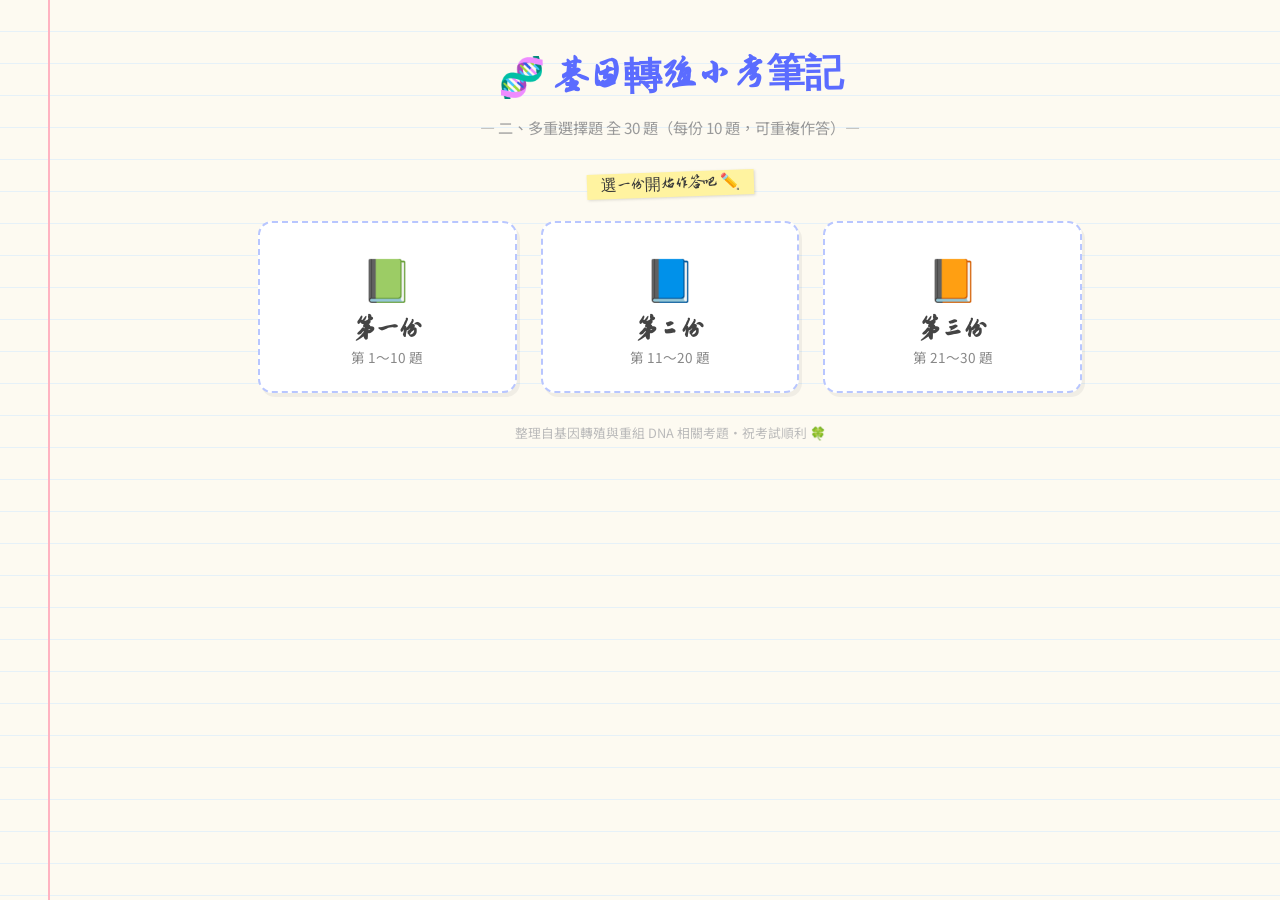
==== commit 9a3aac4f: "Fix quiz layout and prevent answer spoilers - Reduce wasted left margin on small screens so question" ====
--- a/index.html
+++ b/index.html
@@ -3,38 +3,830 @@
 <head>
 <meta charset="UTF-8">
 <meta name="viewport" content="width=device-width, initial-scale=1.0">
-<title>基因轉殖 多選題筆記本</title>
-<link rel="stylesheet" href="css/style.css">
+<title>生物筆記 ・ 基因轉殖多選題本</title>
+<link rel="preconnect" href="https://fonts.googleapis.com">
+<link rel="preconnect" href="https://fonts.gstatic.com" crossorigin>
+<link href="https://fonts.googleapis.com/css2?family=Zhi+Mang+Xing&family=Noto+Sans+TC:wght@400;500;700&display=swap" rel="stylesheet">
+<style>
+  :root{
+    --paper:#fdfaf1;
+    --line:#cfe8ff;
+    --ink:#3a3a3a;
+    --accent:#ff8fab;
+    --accent2:#7bd389;
+    --highlight:#fff3a0;
+    --margin-line:#ffb3c1;
+  }
+  *{box-sizing:border-box;}
+  body{
+    margin:0;
+    font-family:'Noto Sans TC', sans-serif;
+    color:var(--ink);
+    background:
+      repeating-linear-gradient(
+        to bottom,
+        var(--paper) 0px,
+        var(--paper) 31px,
+        var(--line) 32px
+      );
+    background-color:var(--paper);
+    min-height:100vh;
+    padding-left:18px;
+    position:relative;
+  }
+  body::before{
+    content:"";
+    position:fixed;
+    top:0; left:10px;
+    width:2px; height:100%;
+    background:var(--margin-line);
+    z-index:0;
+  }
+  .container{
+    max-width:880px;
+    margin:0 auto;
+    padding:24px 14px 80px;
+    position:relative;
+    z-index:1;
+  }
+  @media (min-width:520px){
+    body{ padding-left:60px; }
+    body::before{ left:48px; }
+    .container{ padding:24px 28px 80px; }
+  }
+  h1{
+    font-family:'Zhi Mang Xing', cursive;
+    font-size:2.4rem;
+    color:#5b6cff;
+    text-align:center;
+    margin-bottom:4px;
+    transform:rotate(-1deg);
+  }
+  .subtitle{
+    text-align:center;
+    color:#999;
+    margin-bottom:32px;
+    font-size:0.95rem;
+  }
+  .tape{
+    display:inline-block;
+    background:var(--highlight);
+    padding:2px 14px;
+    transform:rotate(-2deg);
+    box-shadow:1px 1px 3px rgba(0,0,0,0.15);
+    font-family:'Zhi Mang Xing', cursive;
+  }
+  /* HOME PAGE */
+  #home .deck-grid{
+    display:grid;
+    grid-template-columns:repeat(auto-fit, minmax(220px,1fr));
+    gap:24px;
+    margin-top:24px;
+  }
+  .deck-card{
+    background:#fff;
+    border:2px dashed #b8c6ff;
+    border-radius:14px;
+    padding:24px 18px;
+    text-align:center;
+    cursor:pointer;
+    transition:transform .15s ease, box-shadow .15s ease;
+    box-shadow:3px 4px 0 rgba(0,0,0,0.05);
+    position:relative;
+  }
+  .deck-card:hover{
+    transform:translateY(-4px) rotate(-1deg);
+    box-shadow:5px 8px 0 rgba(91,108,255,0.15);
+  }
+  .deck-card .deck-emoji{
+    font-size:2.6rem;
+    display:block;
+    margin-bottom:8px;
+  }
+  .deck-card h2{
+    font-family:'Zhi Mang Xing', cursive;
+    font-size:1.6rem;
+    margin:6px 0;
+    color:#444;
+  }
+  .deck-card p{
+    font-size:0.85rem;
+    color:#888;
+    margin:0;
+  }
+
+  /* QUIZ PAGE */
+  .back-btn{
+    background:none;
+    border:2px solid #b8c6ff;
+    border-radius:10px;
+    padding:6px 16px;
+    font-family:'Noto Sans TC', sans-serif;
+    font-size:0.9rem;
+    cursor:pointer;
+    color:#5b6cff;
+    margin-bottom:16px;
+  }
+  .back-btn:hover{background:#eef2ff;}
+
+  .progress-bar{
+    height:10px;
+    background:#eee;
+    border-radius:6px;
+    overflow:hidden;
+    margin:8px 0 20px;
+    border:1px solid #ddd;
+  }
+  .progress-fill{
+    height:100%;
+    background:var(--accent2);
+    width:0%;
+    transition:width .3s ease;
+  }
+
+  .q-card{
+    background:#fff;
+    border-radius:14px;
+    padding:20px 22px;
+    margin-bottom:22px;
+    box-shadow:2px 3px 6px rgba(0,0,0,0.06);
+    border-left:6px solid var(--accent);
+    position:relative;
+  }
+  .q-card .q-num{
+    font-family:'Zhi Mang Xing', cursive;
+    font-size:1.3rem;
+    color:var(--accent);
+    margin-right:6px;
+  }
+  .q-card .q-meta{
+    font-size:0.78rem;
+    color:#aaa;
+    margin-left:6px;
+  }
+  .q-text{
+    margin:8px 0 14px;
+    line-height:1.8;
+    font-size:1.02rem;
+    white-space:pre-line;
+  }
+  .fig-note{
+    background:var(--highlight);
+    border-radius:8px;
+    padding:10px 14px;
+    font-size:0.88rem;
+    color:#7a6a00;
+    margin:8px 0 14px;
+    border:1px dashed #e0cf60;
+  }
+  .options{
+    display:flex;
+    flex-direction:column;
+    gap:8px;
+    margin-bottom:14px;
+  }
+  .option{
+    display:flex;
+    align-items:flex-start;
+    gap:10px;
+    padding:8px 12px;
+    border-radius:8px;
+    cursor:pointer;
+    border:1px solid transparent;
+    transition:background .15s;
+    line-height:1.6;
+  }
+  .option:hover{background:#f5f7ff;}
+  .option input{
+    margin-top:4px;
+    width:18px; height:18px;
+    accent-color:var(--accent);
+    flex-shrink:0;
+  }
+  .option .opt-label{
+    font-weight:700;
+    color:#5b6cff;
+    flex-shrink:0;
+  }
+  .q-card.checked .option.correct-choice{
+    background:#e6f9ec;
+    border-color:var(--accent2);
+  }
+  .q-card.checked .option.missed-choice{
+    background:#fff0f0;
+    border-color:#ff8fab;
+    outline:2px dashed #ff8fab;
+  }
+  .q-card.checked .option.wrong-choice{
+    background:#fff0f0;
+    border-color:#ff6b6b;
+    text-decoration:line-through;
+    color:#c0392b;
+  }
+  .btn-row{
+    display:flex;
+    gap:10px;
+    align-items:center;
+    margin-top:6px;
+  }
+  .check-btn{
+    background:#5b6cff;
+    color:#fff;
+    border:none;
+    border-radius:20px;
+    padding:8px 22px;
+    font-size:0.95rem;
+    cursor:pointer;
+    font-family:'Noto Sans TC', sans-serif;
+    box-shadow:1px 2px 0 rgba(0,0,0,0.1);
+  }
+  .check-btn:hover{filter:brightness(1.05);}
+  .check-btn:disabled{background:#ccc; cursor:default;}
+  .result-tag{
+    font-family:'Zhi Mang Xing', cursive;
+    font-size:1.2rem;
+    padding:4px 14px;
+    border-radius:20px;
+  }
+  .result-tag.correct{background:#e6f9ec; color:#2f9e57;}
+  .result-tag.wrong{background:#ffe6ea; color:#e1507a;}
+  .answer-key{
+    margin-top:8px;
+    font-size:0.85rem;
+    color:#888;
+    display:none;
+  }
+  .q-card.checked .answer-key{display:block;}
+  .explanation{
+    margin-top:12px;
+    background:#f4f7ff;
+    border-radius:8px;
+    padding:12px 14px;
+    font-size:0.92rem;
+    line-height:1.75;
+    color:#555;
+    display:none;
+    white-space:pre-line;
+    border-left:4px solid #b8c6ff;
+  }
+  .q-card.checked .explanation{display:block;}
+
+  .summary-card{
+    background:#fff;
+    border-radius:14px;
+    padding:24px;
+    text-align:center;
+    border:2px dashed var(--accent2);
+    margin-top:10px;
+  }
+  .summary-card h2{
+    font-family:'Zhi Mang Xing', cursive;
+    font-size:1.8rem;
+    color:#444;
+  }
+  .summary-score{
+    font-size:2.2rem;
+    color:var(--accent2);
+    font-weight:700;
+    margin:10px 0;
+  }
+  .reset-btn{
+    background:#5b6cff;
+    color:#fff;
+    border:none;
+    border-radius:20px;
+    padding:10px 26px;
+    font-size:1rem;
+    cursor:pointer;
+    margin-top:10px;
+    font-family:'Noto Sans TC', sans-serif;
+  }
+  .doodle{
+    position:absolute;
+    font-size:1.4rem;
+    opacity:0.5;
+  }
+  .hidden{display:none !important;}
+  footer{
+    text-align:center;
+    color:#bbb;
+    font-size:0.8rem;
+    margin-top:30px;
+  }
+</style>
 </head>
 <body>
-<div class="page">
-  <div class="notebook-header">
-    <h1>📒 基因轉殖 多選題練習本</h1>
-    <p>共 30 題多重選擇題，每 10 題一份，挑一份開始作答吧！</p>
+<div class="container">
+  <h1>🧬 基因轉殖小考筆記</h1>
+  <p class="subtitle">— 二、多重選擇題 全 30 題（每份 10 題，可重複作答）—</p>
+
+  <!-- HOME -->
+  <div id="home">
+    <p style="text-align:center;"><span class="tape">選一份開始作答吧 ✏️</span></p>
+    <div class="deck-grid">
+      <div class="deck-card" data-set="0" onclick="openSet(0)">
+        <span class="deck-emoji">📗</span>
+        <h2>第一份</h2>
+        <p>第 1～10 題</p>
+      </div>
+      <div class="deck-card" data-set="1" onclick="openSet(1)">
+        <span class="deck-emoji">📘</span>
+        <h2>第二份</h2>
+        <p>第 11～20 題</p>
+      </div>
+      <div class="deck-card" data-set="2" onclick="openSet(2)">
+        <span class="deck-emoji">📙</span>
+        <h2>第三份</h2>
+        <p>第 21～30 題</p>
+      </div>
+    </div>
   </div>
 
-  <div class="set-list">
-    <a class="set-card" href="quiz.html?set=1">
-      <div class="tape"></div>
-      <h2>第一份：第 1～10 題</h2>
-      <p>DNA 粗萃取實驗 ＋ 基因轉殖基礎概念</p>
-      <span class="badge">10 題</span>
-    </a>
-
-    <a class="set-card" href="quiz.html?set=2">
-      <div class="tape"></div>
-      <h2>第二份：第 11～20 題</h2>
-      <p>重組 DNA 步驟 ＋ 載體與酵素相關概念</p>
-      <span class="badge">10 題</span>
-    </a>
-
-    <a class="set-card" href="quiz.html?set=3">
-      <div class="tape"></div>
-      <h2>第三份：第 21～30 題</h2>
-      <p>胰島素生產、質體、蘇力菌與基改生物</p>
-      <span class="badge">10 題</span>
-    </a>
+  <!-- QUIZ -->
+  <div id="quiz" class="hidden">
+    <button class="back-btn" onclick="goHome()">← 回到主頁</button>
+    <span class="tape" id="quiz-title">第一份</span>
+    <div class="progress-bar"><div class="progress-fill" id="progress-fill"></div></div>
+    <div id="questions"></div>
+    <div class="summary-card hidden" id="summary">
+      <h2>🎉 這份寫完了！</h2>
+      <div class="summary-score" id="summary-score">0 / 10</div>
+      <p id="summary-msg"></p>
+      <button class="reset-btn" onclick="resetSet()">再寫一次這份</button>
+    </div>
   </div>
+
+  <footer>整理自基因轉殖與重組 DNA 相關考題・祝考試順利 🍀</footer>
 </div>
+
+<script>
+const QUESTIONS = [
+{num:1, multi:2, text:"觀測使用的複式顯微鏡最大放大倍率為 400 倍，將採樣奇異果的果肉組織置於顯微鏡下進行細胞觀察與測量，並再另取果肉組織進行 DNA 萃取實驗，下列關於實驗操作及實驗結果的敘述，哪些正確？（應選 2 項）",
+options:{
+A:"綠色果肉置於顯微鏡下觀察可見到細胞內有綠色顆粒，顆粒內應該會有 ATP 的生成",
+B:"隨著倍率放大，顯微鏡視野下測微器刻度線之間的距離不會隨著綠色顆粒一同放大",
+C:"隨著倍率放大，視野下可見到細胞內的內質網構造會放大，但測量計算的結果顯示內質網大小不變",
+D:"果泥水溶液加入高濃度食鹽水以促進染色質析出，再加入木瓜酵素來分解染色質的蛋白質",
+E:"萃取最後加入 95% 冰酒精並攪動混合均勻，可促進 DNA 凝聚析出。"
+},
+answer:["A","B"],
+explain:"(A)綠色顆粒應為葉綠體，光反應會有 ATP 的生成。\n(B)顯微鏡視野下可見到目鏡測微器刻度線，刻度線之間的距離不會隨著倍率放大而改變。\n(C)光學顯微鏡 400 倍放大倍率無法觀察到細胞內的內質網構造。\n(D)果泥水溶液加入高濃度食鹽水促進 DNA 溶解與其他雜質分離，再加入木瓜酵素有助於分解染色質的蛋白質。\n(E)萃取最後應該沿容器壁緩慢加入 95% 冰酒精，不可攪動使液面分層，DNA 才能凝聚析出於上層酒精中。"
+},
+{num:2, multi:2, text:"下列關於人體口腔上皮細胞 DNA 粗萃取的實驗過程與目的，哪些正確？",
+options:{
+A:"將沾在棉花棒上的上皮細胞置入生理食鹽水中攪拌的目的是破壞細胞膜",
+B:"加入清潔劑攪拌的目的是破壞內膜系統的膜，將染色質釋出",
+C:"加入嫩精或鳳梨汁攪拌的目的是分解染色質上的蛋白質",
+D:"加入冰酒精的目的是使蛋白質變性",
+E:"加入濃食鹽水的目的是使 DNA 凝聚析出。"
+},
+answer:["B","C"],
+explain:"(A)目的是讓上皮細胞脫落於生理食鹽水中，生理食鹽水是等張溶液，細胞不會脹破。\n(D)冰酒精可使 DNA 凝聚析出。\n(E)濃食鹽水可溶解 DNA。"
+},
+{num:3, multi:2, text:"現今科學家已能進行基因剪接，使基因跨物種重組。此項生物科技的成功有賴於下列哪些酵素的作用？（應選 2 項）",
+options:{
+A:"限制酶",
+B:"DNA 聚合酶",
+C:"RNA 聚合酶",
+D:"DNA 連接酶",
+E:"RNA 連接酶。"
+},
+answer:["A","D"],
+explain:"限制酶可以切斷 DNA，DNA 連接酶可以連接 DNA，藉由這兩種酶，科學家可以進行基因剪接，使基因跨物種重組。"
+},
+{num:4, multi:4, text:"基因改造食品被要求應有明顯標示，這是因為人們對基因改造食品有下列哪些疑慮之故？（應選 4 項）",
+options:{
+A:"是否可能危及食用者健康",
+B:"外來基因進入人體後是否可能嵌入細胞的染色體中",
+C:"外來基因是否可能干擾正常基因的活動",
+D:"使用的載體是否可能突變而致病",
+E:"是否會增強食用者的免疫能力。"
+},
+answer:["A","B","C","D"],
+explain:"(E)是否為基因改造食品與增強食用者的免疫能力無關。"
+},
+{num:5, multi:2, text:"重組 DNA 是利用人工方式將不同來源的 DNA 剪接在一起，可以利用此技術合成特定的藥物以治療疾病。下列有關此技術的敘述，哪些正確？（應選 2 項）",
+options:{
+A:"需要載體攜帶目標基因",
+B:"需要外加 DNA 連接酶，進行 DNA 的接合",
+C:"需要外加 RNA 聚合酶，合成基因表現的產物",
+D:"需要選用能抗抗生素的宿主細胞，以利篩選含重組 DNA 的細胞",
+E:"合成的藥物都是醣類。"
+},
+answer:["A","B"],
+explain:"(A)(B)重組 DNA 的步驟：①從細菌分離出質體→②使用相同限制酶切割質體與目標基因→③使用 DNA 連接酶將質體與目標基因接合形成重組 DNA→④將質體轉殖進入新的細胞→⑤在培養基中加入抗生素以選殖轉殖成功的細菌。\n(C)重組 DNA 的過程中無需外加 RNA 聚合酶。\n(D)步驟④中，轉殖質體所進入新的細胞本身不具有質體（即不具有抗抗生素的特性），新的細胞是當重組 DNA 成功轉殖進入細胞後，才會具有抗抗生素的特性，方能在具抗生素的培養基中選殖轉殖成功的細胞。\n(E)合成的藥物為目標基因產物，成分是蛋白質。"
+},
+{num:6, multi:2, text:"下列實驗步驟與原理，哪些正確？（應選 2 項）【110.全模】",
+options:{
+A:"在複式顯微鏡下觀察到的細胞質液為逆時針流動，則實際為順時針流動",
+B:"若目鏡測微器 20 小格相當於載物臺測微器 5 小格，測得水蚤寬度占目鏡測微器 8 小格，則水蚤寬度為 320 μm",
+C:"觀察洋蔥根尖的細胞，可發現大部分的細胞處於間期",
+D:"在 DNA 粗萃取實驗中，使用冰酒精可抑制蛋白酶的活性，以利 DNA 析出",
+E:"使用顯微鏡時，當從 4X 物鏡轉換到 10X 物鏡，將光圈放大可有利於觀察。"
+},
+answer:["C","E"],
+explain:"(A)複式顯微鏡成像為上下顛倒、左右相反，故看到逆時針流動的細胞質液，則實際流動方向亦為逆時針。\n(B)目鏡測微器 1 小格＝10 μm×（載物臺測微器格數/目鏡測微器格數）＝10 μm×（5/20）＝2.5 μm，故水蚤寬度為 8×2.5 μm＝20 μm。\n(D)DNA 難溶於酒精，使用冰酒精可將 DNA 凝聚以利析出。"
+},
+{num:7, multi:2, text:"生長激素對兒童非常重要，若缺少可能導致成長速度非常緩慢，使其成年時身高約只有 122～146 cm，但若能及時補充，即可使其身高到達正常範圍。生長激素取得不易，在 1985 年以前需從死者的腦垂腺萃取，十分稀少珍貴；直到 1985 年以後，可由基因工程改造的細菌製造出人類生長激素，才增加了治癒的機率。若想利用細菌生產人類生長激素，下列進行步驟哪些正確？（應選 2 項）",
+options:{
+A:"可利用相同的限制酶，裁切人類與細菌載體（質體）的 DNA 片段",
+B:"利用限制酶裁切人類與細菌的 DNA 片段時，均需有 2 個切點",
+C:"可利用特殊的連接酶，黏接人類與細菌被裁切下來的 DNA 片段，形成重組 DNA",
+D:"在試管中加入此重組 DNA、RNA 聚合酶、核糖體培養，即可合成人類生長激素",
+E:"將重組 DNA 及細菌放入培養基中一起培養一段時間後，所有細菌均可合成人類生長激素。"
+},
+answer:["A","C"],
+explain:"(B)限制酶裁切細菌載體（質體）時，因質體為環狀 DNA，可以僅有 1 個切點。\n(D)重組 DNA 需轉殖入宿主細胞，才能進行基因表現。\n(E)並非所有宿主細胞均能成功進行基因轉殖，只有成功轉殖入重組 DNA 的細菌才能合成人類生長激素。"
+},
+{num:8, multi:4, text:"下列關於基因轉殖的操作過程，哪些正確？（應選 4 項）",
+options:{
+A:"常以細菌的質體或病毒的 DNA 為載體",
+B:"載體可將外源基因引入他種生物細胞中",
+C:"利用 DNA 聚合酶將基因自染色體切下",
+D:"外源基因和載體組成重組 DNA",
+E:"重組 DNA 在基因轉殖生物體內需能複製、轉錄、轉譯，才算成功。"
+},
+answer:["A","B","D","E"],
+explain:"(C)DNA 聚合酶是在 DNA 進行複製時，才會使用到，而將基因自染色體切下要利用特殊酵素。"
+},
+{num:9, multi:4, text:"下列對於基因轉殖技術的相關敘述，哪些正確？（應選 4 項）",
+options:{
+A:"轉殖基因在生物體內表現，常可突破生物種類的界線",
+B:"轉殖抗蟲基因進入蔬果作物中，可減少農藥的使用",
+C:"人類胰島素可由基改大腸桿菌製造",
+D:"將維生素 B 打入蔬果作物中，可促進其維生素 B 的合成",
+E:"了解基因的位置及功能是基因轉殖技術所需的背景知識。"
+},
+answer:["A","B","C","E"],
+explain:"(D)要將製造維生素 B 的基因打入蔬果作物中，才可促進作物合成維生素 B。"
+},
+{num:10, multi:2, text:"下列為「DNA 的粗萃取」活動中所用的溶液，在本活動中其用途為何？（應選 2 項）",
+options:{
+A:"清潔劑—破壞細胞壁",
+B:"清潔劑—破壞細胞膜和核膜",
+C:"2 M 食鹽水—沉澱 DNA",
+D:"鳳梨汁—分解蛋白質",
+E:"冰酒精—溶解 DNA。"
+},
+answer:["B","D"],
+explain:"(A)清潔劑—破壞細胞膜和核膜。\n(C)溶解 DNA。\n(E)使 DNA 析出。"
+},
+{num:11, multi:3, text:"基因轉殖技術可使生物的遺傳物質在不同物種間進行轉移，下列有關基因轉殖及其應用的敘述，哪些正確？（應選 3 項）",
+options:{
+A:"基因轉殖技術能夠成功的原因之一為所有生物的遺傳物質皆為 DNA",
+B:"重組 DNA 的過程中會用同一種酵素切下目標基因與切開細菌質體 DNA",
+C:"基因轉殖動物比傳統的動物更能抵抗極端氣候",
+D:"基因改造細菌能製造人類胰島素的原理是將細菌原有的隱性基因活化成顯性基因",
+E:"基因改造生物體內轉殖進入的目標基因能在其體內穩定存在並表現。"
+},
+answer:["A","B","E"],
+explain:"(C)不一定，需視轉殖基因的特性而定。\n(D)利用基因轉殖技術將製造胰島素的基因轉殖入細菌體內。\n(E)若轉殖進入的目標基因能在生物體內穩定存在並表現，該生物即稱為基因轉殖生物或基因改造生物。"
+},
+{num:12, multi:3, text:"下列有關基因轉殖的敘述，哪些正確？（應選 3 項）",
+options:{
+A:"DNA 重組可跨越不同的物種",
+B:"DNA 重組需先利用限制酶將目標基因剪下",
+C:"需選擇特定可轉移的 RNA 作為載體，將目標基因帶入目標細胞",
+D:"生物技術可實行的前提是所有生物均遵守分子生物學中心法則",
+E:"重組 DNA 進入欲轉殖的目標細胞後，可以只複製目標基因的 DNA。"
+},
+answer:["A","B","D"],
+explain:"(C)載體須為 DNA。\n(E)載體 DNA 會隨之複製。"
+},
+{num:13, multi:3, text:"在 DNA 粗萃取的實驗中，提供材料有：奇異果、冷卻的 95% 酒精、2% 木瓜酵素溶液、含高濃度 NaCl 的清潔劑，下列有關 DNA 粗萃取的敘述哪些正確？（應選 3 項）",
+options:{
+A:"加入酒精的目的是促使 DNA 析出",
+B:"加入清潔劑的目的是促使脂雙層被破壞",
+C:"加入高鹽溶液的目的是讓可溶於高鹽溶液的 DNA 與其他不溶性雜質分離",
+D:"木瓜酵素可以軟化細胞壁，並將之打破以利 DNA 釋出",
+E:"最後萃出的絲狀物為一條 DNA 分子。"
+},
+answer:["A","B","C"],
+explain:"(D)木瓜酵素可分解蛋白質，無法軟化細胞壁。\n(E)多條 DNA 分子與雜質。"
+},
+{num:14, multi:2, text:"下列實驗步驟與原理，哪些正確？（應選 2 項）",
+options:{
+A:"在複式顯微鏡下觀察到的細胞質液為逆時針流動，則實際為順時針流動",
+B:"若目鏡測微器 20 小格相當於載物臺測微器 5 小格，測得水蚤寬度占目鏡測微器 8 小格，則水蚤寬度為 320 μm",
+C:"觀察洋蔥根尖的細胞，可發現大部分的細胞處於間期",
+D:"在 DNA 粗萃取實驗中，使用冰酒精可抑制蛋白酶的活性，以利 DNA 析出",
+E:"使用顯微鏡時，當從 4X 物鏡轉換到 10X 物鏡，將光圈放大可有利於觀察。"
+},
+answer:["C","E"],
+explain:"(A)複式顯微鏡成像為上下顛倒、左右相反，故看到逆時針流動的細胞質液，則實際流動方向亦為逆時針。\n(B)目鏡測微器 1 小格＝10 μm×（載物臺測微器格數/目鏡測微器格數）＝10 μm×（5/20）＝2.5 μm，故水蚤寬度為 8×2.5 μm＝20 μm。\n(D)DNA 難溶於酒精，使用冰酒精可將 DNA 凝聚以利析出。"
+},
+{num:15, multi:3, text:"基因轉殖之前，需先以酵素剪下特定的目標基因，下列有關該酵素的敘述，哪些正確？（應選 3 項）",
+options:{
+A:"是細菌基因表現的產物",
+B:"能辨識特定的 DNA",
+C:"具有專一性",
+D:"能將 DNA 分解為核苷酸",
+E:"廣泛存在於生物細胞中。"
+},
+answer:["A","B","C"],
+explain:"(D)該酵素只是在特定位置剪斷 DNA，並不是把 DNA 分解為核苷酸。\n(E)原核生物具有限制酶，真核生物則否。"
+},
+{num:16, multi:3, text:"下列有關遺傳工程的敘述，哪些正確？（應選 3 項）",
+options:{
+A:"組成質體的含氮鹼基包括 A、U、C、G 四種",
+B:"將蘇力菌的毒蛋白轉殖到番茄中可對抗部分蟲害",
+C:"製作重組 DNA 時須使用限制酶與 DNA 連接酶",
+D:"目標基因可使用人工合成之 DNA",
+E:"若挑選帶有抗藥性基因之質體進行轉殖，宿主細菌需本身不具抗藥性。"
+},
+answer:["C","D","E"],
+explain:"(A)質體的組成為 DNA，質體的含氮鹼基包括 A、T、C、G 四種。\n(B)轉殖到番茄中可對抗部分蟲害的是蘇力菌的毒蛋白基因。"
+},
+{num:17, multi:3, text:"附圖為遺傳工程實驗的部分過程示意圖，甲～丁代表各不同階段參與作用的成分。根據附圖的資料，下列敘述哪些錯誤？（應選 3 項）",
+figNote:"附圖示意：「甲」為一環狀 DNA 分子，經「乙」作用後被切開一個缺口；「丙」為另一段 DNA 片段（目標基因）；缺口處的「甲」與「丙」經「丁」作用後黏合，形成完整的環狀重組 DNA 分子，並可進一步轉殖形成帶有此重組 DNA 的細菌。",
+options:{
+A:"甲可以是細菌的染色體",
+B:"乙是某種蛋白質",
+C:"丙可以是人工合成的 DNA 分子",
+D:"丁是 DNA 聚合酶",
+E:"圖中各階段的反應都必須在細胞內進行。"
+},
+answer:["A","D","E"],
+explain:"(A)甲可以是細菌的質體。\n(B)乙為特殊酵素，本質是蛋白質。\n(C)丙為目標基因，可以是人工合成的 DNA 分子。\n(D)丁為另一種特殊酵素（DNA 連接酶）。\n(E)乙、丁過程皆在細胞之外環境完成。"
+},
+{num:18, multi:4, text:"如欲利用細菌大量生產人類胰島素，則下列敘述何者正確？（應選 4 項）",
+options:{
+A:"需有適當載體將人類胰島素基因置入細菌",
+B:"載體本身的複製需依賴細菌",
+C:"需有適當酵素對載體與人體胰島素基因進行切割與黏合",
+D:"重組後的載體 DNA，必須在細菌體內從事轉錄、轉譯以合成人類胰島素",
+E:"生產人類胰島素的遺傳工程技術也可用來生產疫苗。"
+},
+answer:["A","C","D","E"],
+explain:"(B)載體本身可自行獨立複製。"
+},
+{num:19, multi:3, text:"關於利用細菌生產人類胰島素的敘述，下列哪些正確？（應選 3 項）",
+options:{
+A:"先將胰島素基因置入細菌內，再由細菌做重組 DNA",
+B:"目標基因剪接過程中所用的特殊酵素是同一個酵素",
+C:"能產生胰島素的細菌屬於基改生物",
+D:"胰島素基因一定要轉殖進入細菌體內，否則無法表現合成產物",
+E:"含有胰島素基因的細菌，細胞分裂後的子細胞也含有此基因。"
+},
+answer:["C","D","E"],
+explain:"(A)先將胰島素基因放在試管內利用酵素進行剪接。\n(B)目標基因剪接過程中所用的特殊酵素不是同一個酵素。"
+},
+{num:20, multi:3, text:"下列有關 DNA 粗萃取的敘述，哪些正確？（應選 3 項）",
+options:{
+A:"加入洗碗精（界面活性劑），可以破壞細胞膜、核膜，使染色體釋出",
+B:"濃食鹽水可使 DNA 析出",
+C:"鳳梨或木瓜中的酵素可以分解染色體的蛋白質",
+D:"利用人工合成的蛋白酶可以取代鳳梨或木瓜",
+E:"加入酒精的目的是使 DNA 脫水而析出。"
+},
+answer:["A","C","D"],
+explain:"(B)當 DNA 在較高濃度（5 M）的食鹽溶液中時，因 DNA 的磷酸基帶負電荷可吸引 Na⁺，DNA 被大量 Na⁺包圍而略帶正電荷，附著於 DNA 的蛋白質可與 DNA 分離，使 DNA 互斥而溶於食鹽水中。\n(E)在 DNA 粗萃取濾液中，緩慢加入 95% 冰酒精可使濾液中的 DNA 分子互相凝聚而成雲絲狀物質，而纏繞在玻棒上。"
+},
+{num:21, multi:3, text:"基因轉殖是將特定「目標基因」轉殖到生物體內。下列哪些可能是目標基因的來源？（應選 3 項）",
+options:{
+A:"動物細胞的中心粒",
+B:"洋蔥根尖細胞",
+C:"細菌的染色體",
+D:"RNA 病毒",
+E:"人工合成的 DNA。"
+},
+answer:["B","C","E"],
+explain:"目標基因可以是動物、植物、微生物或人工合成的基因（DNA）。\n(A)中心粒的成分為蛋白質。"
+},
+{num:22, multi:3, text:"利用基因轉殖技術，人的胰島素基因可被轉殖進大腸桿菌，以便生產胰島素。由此可知下列有關哺乳動物與原核生物比較之推論，哪些正確？（應選 3 項）【109.學測】",
+options:{
+A:"兩者的轉譯機制相似",
+B:"兩者都會產生胰島素",
+C:"兩者都適用分子生物學中心法則",
+D:"兩者的細胞分裂機制相似",
+E:"兩者 DNA 中的核苷酸種類相同。"
+},
+answer:["A","C","E"],
+explain:"(A)(C)分子生物學的中心法則包含 DNA 轉錄、轉譯，在原核與真核生物均具有相似的機制。\n(B)大腸桿菌必須被成功轉殖胰島素基因才會產生胰島素。\n(D)大腸桿菌為原核細胞，不會進行有絲分裂和減數分裂。\n(E)兩者的 DNA 都是由相同的四種核苷酸組成。"
+},
+{num:23, multi:3, text:"下列有關質體的描述，何者正確？（應選 3 項）",
+options:{
+A:"質體可作為載體，將動物或植物基因送入細菌體內進行複製",
+B:"質體為細菌染色體外游離於細胞質之環狀 DNA 分子",
+C:"質體 DNA 不含基因，其存在與否並不影響細菌正常生理",
+D:"含有質體的細菌，其子代亦含有相同的質體",
+E:"質體 DNA 必須插入細菌的 DNA 才能一起進行複製。"
+},
+answer:["A","B","D"],
+explain:"(C)質體 DNA 含有基因。\n(E)可獨立於細菌 DNA，自行複製。"
+},
+{num:24, multi:4, text:"下列哪些是作為一個載體所必備的條件？（應選 4 項）",
+options:{
+A:"在宿主細胞內能進行轉錄和轉譯",
+B:"具有辨識基因（如抗抗生素基因、螢光基因）",
+C:"能轉移外來基因至宿主細胞中",
+D:"環狀 DNA 分子",
+E:"能攜帶目標基因。"
+},
+answer:["A","B","C","E"],
+explain:"載體的性質與功能：\n①通常利用細菌的質體（plasmid）或病毒的 DNA 來做為載體。\n②可作為運送目標 DNA 進入特定細胞的載具（(C)正確）。\n③可在宿主細胞體內複製，使目標 DNA 增量。\n④通常含有可供篩選的基因（如含有抗生素抗藥性基因的質體），以標定載送成功的特定細胞位置（(B)正確）。\n⑤轉入的目標基因（(A)正確）若能在細菌細胞正常表現（(E)正確），便能獲得大量且純度較高的基因產物。\n(D)細菌的質體為環狀 DNA 分子，但病毒的 DNA 就不是環狀 DNA 分子。"
+},
+{num:25, multi:3, text:"蘇力菌產生的殺蟲結晶毒蛋白被某類昆蟲幼蟲吃下後，會分解並活化為毒素，並與幼蟲腸壁上皮細胞結合，造成腸道細胞穿孔、崩解而死亡。經實驗證明，蘇力菌的殺蟲結晶毒蛋白對目標昆蟲以外的生物不會產生毒害，亦未發現其他副作用，目前我國已有多種防治蝶蛾類害蟲及蚊子幼蟲的蘇力菌產品上市。根據上述與習得的生物學知識，判斷下列有關蘇力菌的敘述，哪些正確？（應選 3 項）",
+options:{
+A:"殺蟲效果具有選擇性",
+B:"對脊椎動物無毒無害",
+C:"可製成廣效性的生物農藥",
+D:"目標昆蟲只要接觸到蘇力菌結晶毒蛋白便會死亡",
+E:"可將蘇力菌毒蛋白基因轉殖到農作物而產生抗蟲農作物。"
+},
+answer:["A","B","E"],
+explain:"(A)(C)因為只針對某些昆蟲（目標昆蟲），故殺蟲效果具選擇性，不是廣效性。\n(D)殺蟲結晶毒蛋白被目標昆蟲的幼蟲吃下後，才會分解並活化為毒素，使幼蟲因腸道細胞破壞而死亡。"
+},
+{num:26, multi:3, text:"約翰想要操作 DNA 粗萃取的實驗，下列哪些可作為萃取 DNA 的實驗材料？（應選 3 項）",
+options:{
+A:"香蕉果肉",
+B:"人的紅血球",
+C:"雞的紅血球",
+D:"植物維管束的木質部細胞",
+E:"豬的骨骼肌細胞。"
+},
+answer:["A","C","E"],
+explain:"(B)人的紅血球沒有細胞核。\n(D)植物維管束的木質部細胞為死細胞，沒有細胞核。"
+},
+{num:27, multi:2, text:"附圖為遺傳工程實驗的部分過程示意圖，甲～丁代表各不同階段參與作用的成分。根據圖中的資料，下列敘述哪些正確？（應選 2 項）",
+figNote:"附圖示意：「甲」為一環狀 DNA 分子（質體），經「乙」作用後被切開一個缺口；「丙」為另一段 DNA 片段（目標基因）；缺口處的「甲」與「丙」經「丁」作用後黏合，形成完整的環狀重組 DNA 分子。",
+options:{
+A:"「甲」可以是細菌的質體",
+B:"「乙」是某種激素分子",
+C:"「丙」可以是植物的 RNA 分子",
+D:"「丁」為抗體分子",
+E:"圖中各階段的反應可在試管內反應完成。"
+},
+answer:["A","E"],
+explain:"(B)乙為特殊酵素，不是激素。\n(C)丙的成分也需要是 DNA 分子才可以。\n(D)丁是特殊酵素（DNA 連接酶）。"
+},
+{num:28, multi:5, text:"基因改造生物的應用可能為人類與環境帶來哪些影響？",
+options:{
+A:"減少農藥的使用",
+B:"降低製藥的成本",
+C:"提高家禽、家畜的經濟價值",
+D:"使轉殖基因散布至野生物種上",
+E:"抗蟲作物影響非目標害蟲的生存。"
+},
+answer:["A","B","C","D","E"],
+explain:"(A)轉殖抗蟲基因的作物可減少種植時使用的農藥。\n(B)利用基因轉殖生物來生產藥物，可降低製藥的成本。\n(C)轉殖有利的基因，使家禽、家畜具備原本沒有的特性，可提高其經濟價值。\n(D)基因改造作物種在田間，開花時，花粉有可能散布至其他物種上，出現雜交現象。\n(E)非目標害蟲若誤食具有抗蟲基因的作物，可能因而死亡。"
+},
+{num:29, multi:2, text:"健恩想要拿自己的唾液粗萃取口腔上皮細胞的 DNA，關於此實驗，下列敘述哪些正確？（應選 2 項）",
+options:{
+A:"最後加入 95% 酒精後，DNA 會在水與酒精層的交界面析出",
+B:"加入 5M 食鹽水是想要破壞染色體的蛋白質",
+C:"最後觀察到的棉絮狀物質是一條 DNA 分子",
+D:"實驗步驟中，加入洗碗精的目的是破壞細胞膜及核膜",
+E:"最後析出的 DNA 以複式顯微鏡觀察，可見呈現雙股螺旋結構。"
+},
+answer:["A","D"],
+explain:"(B)加入 5M 食鹽水的目的是使 DNA 溶解，而雜質不會溶解，如此才能純化 DNA。\n(C)最後觀察到的棉絮狀物質是許多條 DNA 分子。\n(E)最後析出的 DNA 無法以複式顯微鏡來觀察雙股螺旋結構。"
+},
+{num:30, multi:2, text:"為使轉殖 Bt（來自細菌的抗蟲蛋白質）基因的大豆能順利上市，廠商進行以下試驗：經基因轉殖的基改大豆與一般大豆中蛋白質種類與各蛋白質含量是否除了 Bt 外沒有不同。下列哪些是廠商做這項試驗的理由？（應選 2 項）",
+options:{
+A:"了解基改大豆是否影響非目標性昆蟲",
+B:"了解基改大豆是否可能使抗 Bt 害蟲增加",
+C:"了解基改大豆中是否產生可能引發毒性的新物質",
+D:"了解基改大豆中致敏性高的蛋白質是否增加",
+E:"了解基改大豆的繁殖能力是否增強。"
+},
+answer:["C","D"],
+explain:"(A)(B)(E)與抗蟲蛋白質的種類及含量比較無關。\n(C)細菌 Bt 基因之產物為抗蟲蛋白質，廠商要做的試驗項目為抗蟲蛋白質的種類及含量比較，因此了解基改大豆中是否產生可能引發毒性的新物質為蛋白質種類的試驗項目。\n(D)了解基改大豆中致敏性高的蛋白質是否增加為蛋白質含量的試驗項目。"
+}
+];
+
+const SETS = [
+  {title:"📗 第一份（第 1～10 題）", range:[0,10]},
+  {title:"📘 第二份（第 11～20 題）", range:[10,20]},
+  {title:"📙 第三份（第 21～30 題）", range:[20,30]}
+];
+
+let currentSet = null;
+
+function openSet(idx){
+  currentSet = idx;
+  document.getElementById('home').classList.add('hidden');
+  document.getElementById('quiz').classList.remove('hidden');
+  document.getElementById('quiz-title').textContent = SETS[idx].title;
+  renderQuiz();
+  window.scrollTo(0,0);
+}
+
+function goHome(){
+  document.getElementById('home').classList.remove('hidden');
+  document.getElementById('quiz').classList.add('hidden');
+  currentSet = null;
+}
+
+function renderQuiz(){
+  const [start,end] = SETS[currentSet].range;
+  const qs = QUESTIONS.slice(start,end);
+  const container = document.getElementById('questions');
+  container.innerHTML = '';
+  document.getElementById('summary').classList.add('hidden');
+
+  qs.forEach((q, i) => {
+    const card = document.createElement('div');
+    card.className = 'q-card';
+    card.id = 'card-'+q.num;
+
+    let html = `<div><span class="q-num">第 ${q.num} 題</span><span class="q-meta">（應選 ${q.multi} 項）</span></div>`;
+    html += `<div class="q-text">${q.text}</div>`;
+    if(q.figNote){
+      html += `<div class="fig-note">🖼️ ${q.figNote}</div>`;
+    }
+    html += `<div class="options">`;
+    for(const [key,val] of Object.entries(q.options)){
+      html += `<label class="option" data-key="${key}">
+        <input type="checkbox" name="q${q.num}" value="${key}">
+        <span class="opt-label">(${key})</span><span>${val}</span>
+      </label>`;
+    }
+    html += `</div>`;
+    html += `<div class="btn-row">
+      <button class="check-btn" onclick="checkAnswer(${q.num})">檢查答案（應選 ${q.multi} 項）</button>
+      <span class="result-tag hidden" id="result-${q.num}"></span>
+    </div>`;
+    html += `<div class="answer-key">正確答案：(${q.answer.join(')(')})</div>`;
+    html += `<div class="explanation">📝 解析：\n${q.explain}</div>`;
+
+    card.innerHTML = html;
+    container.appendChild(card);
+  });
+
+  updateProgress();
+}
+
+function checkAnswer(num){
+  const q = QUESTIONS.find(x=>x.num===num);
+  const card = document.getElementById('card-'+num);
+  const selected = Array.from(card.querySelectorAll(`input[name="q${num}"]:checked`)).map(el=>el.value);
+
+  const correctSet = new Set(q.answer);
+  const selectedSet = new Set(selected);
+
+  let isCorrect = correctSet.size === selectedSet.size && [...correctSet].every(k=>selectedSet.has(k));
+
+  card.querySelectorAll('.option').forEach(opt=>{
+    const key = opt.dataset.key;
+    opt.classList.remove('correct-choice','missed-choice','wrong-choice');
+    const isAns = correctSet.has(key);
+    const isSel = selectedSet.has(key);
+    if(isAns && isSel) opt.classList.add('correct-choice');
+    else if(isAns && !isSel) opt.classList.add('missed-choice');
+    else if(!isAns && isSel) opt.classList.add('wrong-choice');
+  });
+
+  card.classList.add('checked');
+
+  const tag = document.getElementById('result-'+num);
+  tag.classList.remove('hidden','correct','wrong');
+  if(isCorrect){
+    tag.textContent = '答對了 🌟';
+    tag.classList.add('correct');
+  } else {
+    tag.textContent = '再檢查一下 🔍';
+    tag.classList.add('wrong');
+  }
+
+  card.querySelectorAll(`input[name="q${num}"]`).forEach(el=>el.disabled=true);
+  card.querySelector('.check-btn').disabled = true;
+
+  updateProgress();
+  checkAllDone();
+}
+
+function updateProgress(){
+  const [start,end] = SETS[currentSet].range;
+  const total = end-start;
+  const checked = document.querySelectorAll('#questions .q-card.checked').length;
+  document.getElementById('progress-fill').style.width = (checked/total*100)+'%';
+}
+
+function checkAllDone(){
+  const [start,end] = SETS[currentSet].range;
+  const total = end-start;
+  const checked = document.querySelectorAll('#questions .q-card.checked').length;
+  if(checked === total){
+    let correct = 0;
+    document.querySelectorAll('#questions .q-card').forEach(card=>{
+      const tag = card.querySelector('.result-tag');
+      if(tag.classList.contains('correct')) correct++;
+    });
+    document.getElementById('summary-score').textContent = `${correct} / ${total}`;
+    const msgs = ["繼續加油！再多複習幾次 💪","已經很棒了，再衝一下 🚀","太厲害了，滿分學霸 🏆"];
+    let msg = msgs[0];
+    if(correct===total) msg = msgs[2];
+    else if(correct >= total*0.7) msg = msgs[1];
+    document.getElementById('summary-msg').textContent = msg;
+    document.getElementById('summary').classList.remove('hidden');
+  }
+}
+
+function resetSet(){
+  renderQuiz();
+  window.scrollTo({top:0, behavior:'smooth'});
+}
+</script>
 </body>
 </html>
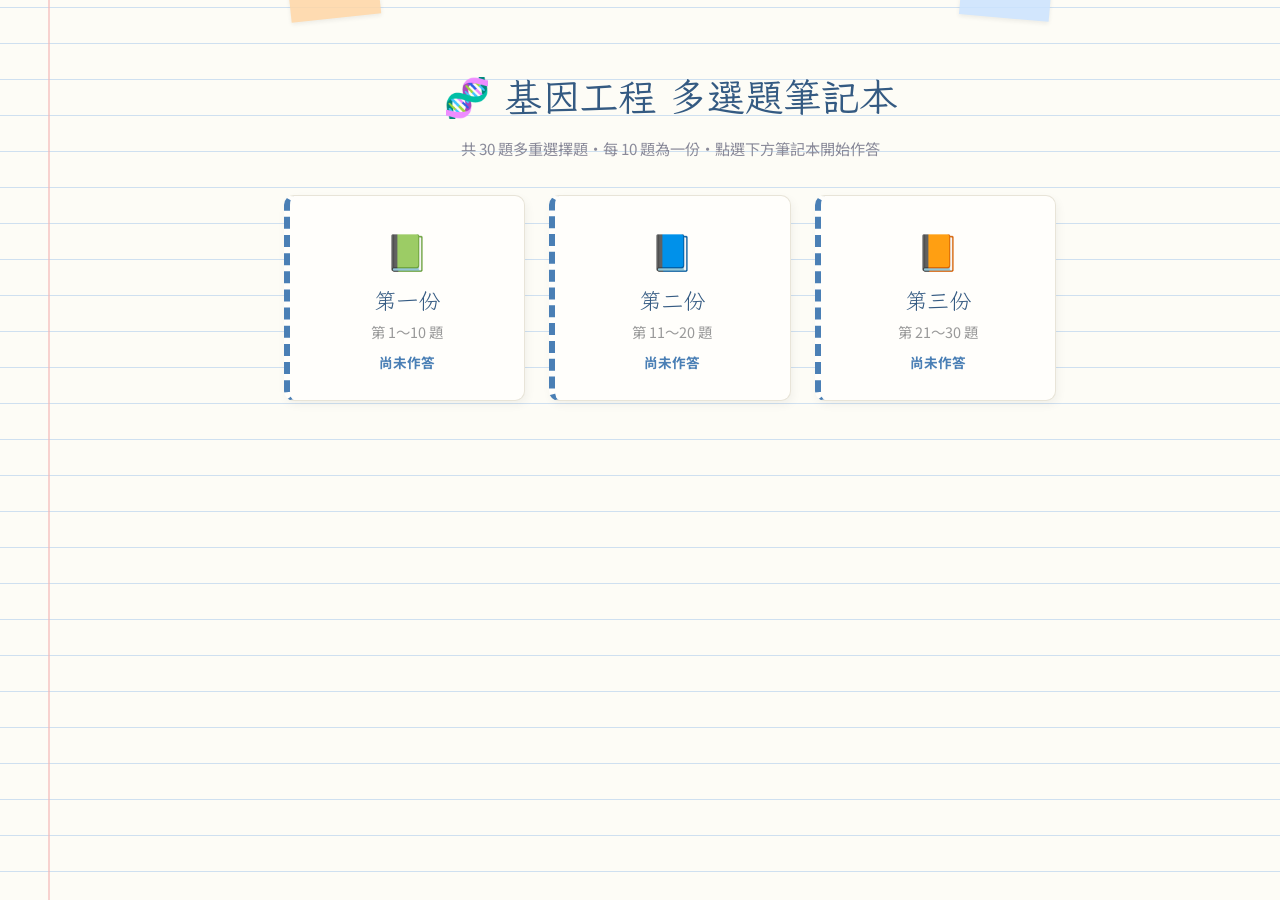
==== commit 0cc580ad: "Add interactive notebook-style quiz for genetics multi-select questions Build a static site with 30 " ====
--- a/index.html
+++ b/index.html
@@ -1,832 +1,51 @@
 <!DOCTYPE html>
 <html lang="zh-Hant">
 <head>
-<meta charset="UTF-8">
-<meta name="viewport" content="width=device-width, initial-scale=1.0">
-<title>生物筆記 ・ 基因轉殖多選題本</title>
-<link rel="preconnect" href="https://fonts.googleapis.com">
-<link rel="preconnect" href="https://fonts.gstatic.com" crossorigin>
-<link href="https://fonts.googleapis.com/css2?family=Zhi+Mang+Xing&family=Noto+Sans+TC:wght@400;500;700&display=swap" rel="stylesheet">
-<style>
-  :root{
-    --paper:#fdfaf1;
-    --line:#cfe8ff;
-    --ink:#3a3a3a;
-    --accent:#ff8fab;
-    --accent2:#7bd389;
-    --highlight:#fff3a0;
-    --margin-line:#ffb3c1;
-  }
-  *{box-sizing:border-box;}
-  body{
-    margin:0;
-    font-family:'Noto Sans TC', sans-serif;
-    color:var(--ink);
-    background:
-      repeating-linear-gradient(
-        to bottom,
-        var(--paper) 0px,
-        var(--paper) 31px,
-        var(--line) 32px
-      );
-    background-color:var(--paper);
-    min-height:100vh;
-    padding-left:18px;
-    position:relative;
-  }
-  body::before{
-    content:"";
-    position:fixed;
-    top:0; left:10px;
-    width:2px; height:100%;
-    background:var(--margin-line);
-    z-index:0;
-  }
-  .container{
-    max-width:880px;
-    margin:0 auto;
-    padding:24px 14px 80px;
-    position:relative;
-    z-index:1;
-  }
-  @media (min-width:520px){
-    body{ padding-left:60px; }
-    body::before{ left:48px; }
-    .container{ padding:24px 28px 80px; }
-  }
-  h1{
-    font-family:'Zhi Mang Xing', cursive;
-    font-size:2.4rem;
-    color:#5b6cff;
-    text-align:center;
-    margin-bottom:4px;
-    transform:rotate(-1deg);
-  }
-  .subtitle{
-    text-align:center;
-    color:#999;
-    margin-bottom:32px;
-    font-size:0.95rem;
-  }
-  .tape{
-    display:inline-block;
-    background:var(--highlight);
-    padding:2px 14px;
-    transform:rotate(-2deg);
-    box-shadow:1px 1px 3px rgba(0,0,0,0.15);
-    font-family:'Zhi Mang Xing', cursive;
-  }
-  /* HOME PAGE */
-  #home .deck-grid{
-    display:grid;
-    grid-template-columns:repeat(auto-fit, minmax(220px,1fr));
-    gap:24px;
-    margin-top:24px;
-  }
-  .deck-card{
-    background:#fff;
-    border:2px dashed #b8c6ff;
-    border-radius:14px;
-    padding:24px 18px;
-    text-align:center;
-    cursor:pointer;
-    transition:transform .15s ease, box-shadow .15s ease;
-    box-shadow:3px 4px 0 rgba(0,0,0,0.05);
-    position:relative;
-  }
-  .deck-card:hover{
-    transform:translateY(-4px) rotate(-1deg);
-    box-shadow:5px 8px 0 rgba(91,108,255,0.15);
-  }
-  .deck-card .deck-emoji{
-    font-size:2.6rem;
-    display:block;
-    margin-bottom:8px;
-  }
-  .deck-card h2{
-    font-family:'Zhi Mang Xing', cursive;
-    font-size:1.6rem;
-    margin:6px 0;
-    color:#444;
-  }
-  .deck-card p{
-    font-size:0.85rem;
-    color:#888;
-    margin:0;
-  }
-
-  /* QUIZ PAGE */
-  .back-btn{
-    background:none;
-    border:2px solid #b8c6ff;
-    border-radius:10px;
-    padding:6px 16px;
-    font-family:'Noto Sans TC', sans-serif;
-    font-size:0.9rem;
-    cursor:pointer;
-    color:#5b6cff;
-    margin-bottom:16px;
-  }
-  .back-btn:hover{background:#eef2ff;}
-
-  .progress-bar{
-    height:10px;
-    background:#eee;
-    border-radius:6px;
-    overflow:hidden;
-    margin:8px 0 20px;
-    border:1px solid #ddd;
-  }
-  .progress-fill{
-    height:100%;
-    background:var(--accent2);
-    width:0%;
-    transition:width .3s ease;
-  }
-
-  .q-card{
-    background:#fff;
-    border-radius:14px;
-    padding:20px 22px;
-    margin-bottom:22px;
-    box-shadow:2px 3px 6px rgba(0,0,0,0.06);
-    border-left:6px solid var(--accent);
-    position:relative;
-  }
-  .q-card .q-num{
-    font-family:'Zhi Mang Xing', cursive;
-    font-size:1.3rem;
-    color:var(--accent);
-    margin-right:6px;
-  }
-  .q-card .q-meta{
-    font-size:0.78rem;
-    color:#aaa;
-    margin-left:6px;
-  }
-  .q-text{
-    margin:8px 0 14px;
-    line-height:1.8;
-    font-size:1.02rem;
-    white-space:pre-line;
-  }
-  .fig-note{
-    background:var(--highlight);
-    border-radius:8px;
-    padding:10px 14px;
-    font-size:0.88rem;
-    color:#7a6a00;
-    margin:8px 0 14px;
-    border:1px dashed #e0cf60;
-  }
-  .options{
-    display:flex;
-    flex-direction:column;
-    gap:8px;
-    margin-bottom:14px;
-  }
-  .option{
-    display:flex;
-    align-items:flex-start;
-    gap:10px;
-    padding:8px 12px;
-    border-radius:8px;
-    cursor:pointer;
-    border:1px solid transparent;
-    transition:background .15s;
-    line-height:1.6;
-  }
-  .option:hover{background:#f5f7ff;}
-  .option input{
-    margin-top:4px;
-    width:18px; height:18px;
-    accent-color:var(--accent);
-    flex-shrink:0;
-  }
-  .option .opt-label{
-    font-weight:700;
-    color:#5b6cff;
-    flex-shrink:0;
-  }
-  .q-card.checked .option.correct-choice{
-    background:#e6f9ec;
-    border-color:var(--accent2);
-  }
-  .q-card.checked .option.missed-choice{
-    background:#fff0f0;
-    border-color:#ff8fab;
-    outline:2px dashed #ff8fab;
-  }
-  .q-card.checked .option.wrong-choice{
-    background:#fff0f0;
-    border-color:#ff6b6b;
-    text-decoration:line-through;
-    color:#c0392b;
-  }
-  .btn-row{
-    display:flex;
-    gap:10px;
-    align-items:center;
-    margin-top:6px;
-  }
-  .check-btn{
-    background:#5b6cff;
-    color:#fff;
-    border:none;
-    border-radius:20px;
-    padding:8px 22px;
-    font-size:0.95rem;
-    cursor:pointer;
-    font-family:'Noto Sans TC', sans-serif;
-    box-shadow:1px 2px 0 rgba(0,0,0,0.1);
-  }
-  .check-btn:hover{filter:brightness(1.05);}
-  .check-btn:disabled{background:#ccc; cursor:default;}
-  .result-tag{
-    font-family:'Zhi Mang Xing', cursive;
-    font-size:1.2rem;
-    padding:4px 14px;
-    border-radius:20px;
-  }
-  .result-tag.correct{background:#e6f9ec; color:#2f9e57;}
-  .result-tag.wrong{background:#ffe6ea; color:#e1507a;}
-  .answer-key{
-    margin-top:8px;
-    font-size:0.85rem;
-    color:#888;
-    display:none;
-  }
-  .q-card.checked .answer-key{display:block;}
-  .explanation{
-    margin-top:12px;
-    background:#f4f7ff;
-    border-radius:8px;
-    padding:12px 14px;
-    font-size:0.92rem;
-    line-height:1.75;
-    color:#555;
-    display:none;
-    white-space:pre-line;
-    border-left:4px solid #b8c6ff;
-  }
-  .q-card.checked .explanation{display:block;}
-
-  .summary-card{
-    background:#fff;
-    border-radius:14px;
-    padding:24px;
-    text-align:center;
-    border:2px dashed var(--accent2);
-    margin-top:10px;
-  }
-  .summary-card h2{
-    font-family:'Zhi Mang Xing', cursive;
-    font-size:1.8rem;
-    color:#444;
-  }
-  .summary-score{
-    font-size:2.2rem;
-    color:var(--accent2);
-    font-weight:700;
-    margin:10px 0;
-  }
-  .reset-btn{
-    background:#5b6cff;
-    color:#fff;
-    border:none;
-    border-radius:20px;
-    padding:10px 26px;
-    font-size:1rem;
-    cursor:pointer;
-    margin-top:10px;
-    font-family:'Noto Sans TC', sans-serif;
-  }
-  .doodle{
-    position:absolute;
-    font-size:1.4rem;
-    opacity:0.5;
-  }
-  .hidden{display:none !important;}
-  footer{
-    text-align:center;
-    color:#bbb;
-    font-size:0.8rem;
-    margin-top:30px;
-  }
-</style>
+  <meta charset="UTF-8" />
+  <meta name="viewport" content="width=device-width, initial-scale=1.0" />
+  <title>基因工程 多重選擇題筆記本</title>
+  <link rel="stylesheet" href="css/style.css" />
 </head>
 <body>
-<div class="container">
-  <h1>🧬 基因轉殖小考筆記</h1>
-  <p class="subtitle">— 二、多重選擇題 全 30 題（每份 10 題，可重複作答）—</p>
+  <div class="page">
+    <div class="tape left"></div>
+    <div class="tape right"></div>
+    <h1 class="notebook-title">🧬 基因工程 多選題筆記本</h1>
+    <p class="notebook-subtitle">共 30 題多重選擇題・每 10 題為一份・點選下方筆記本開始作答</p>
 
-  <!-- HOME -->
-  <div id="home">
-    <p style="text-align:center;"><span class="tape">選一份開始作答吧 ✏️</span></p>
-    <div class="deck-grid">
-      <div class="deck-card" data-set="0" onclick="openSet(0)">
-        <span class="deck-emoji">📗</span>
-        <h2>第一份</h2>
-        <p>第 1～10 題</p>
-      </div>
-      <div class="deck-card" data-set="1" onclick="openSet(1)">
-        <span class="deck-emoji">📘</span>
-        <h2>第二份</h2>
-        <p>第 11～20 題</p>
-      </div>
-      <div class="deck-card" data-set="2" onclick="openSet(2)">
-        <span class="deck-emoji">📙</span>
-        <h2>第三份</h2>
-        <p>第 21～30 題</p>
-      </div>
-    </div>
+    <div class="set-grid" id="setGrid"></div>
   </div>
 
-  <!-- QUIZ -->
-  <div id="quiz" class="hidden">
-    <button class="back-btn" onclick="goHome()">← 回到主頁</button>
-    <span class="tape" id="quiz-title">第一份</span>
-    <div class="progress-bar"><div class="progress-fill" id="progress-fill"></div></div>
-    <div id="questions"></div>
-    <div class="summary-card hidden" id="summary">
-      <h2>🎉 這份寫完了！</h2>
-      <div class="summary-score" id="summary-score">0 / 10</div>
-      <p id="summary-msg"></p>
-      <button class="reset-btn" onclick="resetSet()">再寫一次這份</button>
-    </div>
-  </div>
+  <script src="js/data.js"></script>
+  <script>
+    const emojis = ['📗', '📘', '📙'];
+    const grid = document.getElementById('setGrid');
 
-  <footer>整理自基因轉殖與重組 DNA 相關考題・祝考試順利 🍀</footer>
-</div>
+    QUIZ_SETS.forEach((set, idx) => {
+      const a = document.createElement('a');
+      a.className = 'set-card';
+      a.href = `quiz.html?set=${set.id}`;
 
-<script>
-const QUESTIONS = [
-{num:1, multi:2, text:"觀測使用的複式顯微鏡最大放大倍率為 400 倍，將採樣奇異果的果肉組織置於顯微鏡下進行細胞觀察與測量，並再另取果肉組織進行 DNA 萃取實驗，下列關於實驗操作及實驗結果的敘述，哪些正確？（應選 2 項）",
-options:{
-A:"綠色果肉置於顯微鏡下觀察可見到細胞內有綠色顆粒，顆粒內應該會有 ATP 的生成",
-B:"隨著倍率放大，顯微鏡視野下測微器刻度線之間的距離不會隨著綠色顆粒一同放大",
-C:"隨著倍率放大，視野下可見到細胞內的內質網構造會放大，但測量計算的結果顯示內質網大小不變",
-D:"果泥水溶液加入高濃度食鹽水以促進染色質析出，再加入木瓜酵素來分解染色質的蛋白質",
-E:"萃取最後加入 95% 冰酒精並攪動混合均勻，可促進 DNA 凝聚析出。"
-},
-answer:["A","B"],
-explain:"(A)綠色顆粒應為葉綠體，光反應會有 ATP 的生成。\n(B)顯微鏡視野下可見到目鏡測微器刻度線，刻度線之間的距離不會隨著倍率放大而改變。\n(C)光學顯微鏡 400 倍放大倍率無法觀察到細胞內的內質網構造。\n(D)果泥水溶液加入高濃度食鹽水促進 DNA 溶解與其他雜質分離，再加入木瓜酵素有助於分解染色質的蛋白質。\n(E)萃取最後應該沿容器壁緩慢加入 95% 冰酒精，不可攪動使液面分層，DNA 才能凝聚析出於上層酒精中。"
-},
-{num:2, multi:2, text:"下列關於人體口腔上皮細胞 DNA 粗萃取的實驗過程與目的，哪些正確？",
-options:{
-A:"將沾在棉花棒上的上皮細胞置入生理食鹽水中攪拌的目的是破壞細胞膜",
-B:"加入清潔劑攪拌的目的是破壞內膜系統的膜，將染色質釋出",
-C:"加入嫩精或鳳梨汁攪拌的目的是分解染色質上的蛋白質",
-D:"加入冰酒精的目的是使蛋白質變性",
-E:"加入濃食鹽水的目的是使 DNA 凝聚析出。"
-},
-answer:["B","C"],
-explain:"(A)目的是讓上皮細胞脫落於生理食鹽水中，生理食鹽水是等張溶液，細胞不會脹破。\n(D)冰酒精可使 DNA 凝聚析出。\n(E)濃食鹽水可溶解 DNA。"
-},
-{num:3, multi:2, text:"現今科學家已能進行基因剪接，使基因跨物種重組。此項生物科技的成功有賴於下列哪些酵素的作用？（應選 2 項）",
-options:{
-A:"限制酶",
-B:"DNA 聚合酶",
-C:"RNA 聚合酶",
-D:"DNA 連接酶",
-E:"RNA 連接酶。"
-},
-answer:["A","D"],
-explain:"限制酶可以切斷 DNA，DNA 連接酶可以連接 DNA，藉由這兩種酶，科學家可以進行基因剪接，使基因跨物種重組。"
-},
-{num:4, multi:4, text:"基因改造食品被要求應有明顯標示，這是因為人們對基因改造食品有下列哪些疑慮之故？（應選 4 項）",
-options:{
-A:"是否可能危及食用者健康",
-B:"外來基因進入人體後是否可能嵌入細胞的染色體中",
-C:"外來基因是否可能干擾正常基因的活動",
-D:"使用的載體是否可能突變而致病",
-E:"是否會增強食用者的免疫能力。"
-},
-answer:["A","B","C","D"],
-explain:"(E)是否為基因改造食品與增強食用者的免疫能力無關。"
-},
-{num:5, multi:2, text:"重組 DNA 是利用人工方式將不同來源的 DNA 剪接在一起，可以利用此技術合成特定的藥物以治療疾病。下列有關此技術的敘述，哪些正確？（應選 2 項）",
-options:{
-A:"需要載體攜帶目標基因",
-B:"需要外加 DNA 連接酶，進行 DNA 的接合",
-C:"需要外加 RNA 聚合酶，合成基因表現的產物",
-D:"需要選用能抗抗生素的宿主細胞，以利篩選含重組 DNA 的細胞",
-E:"合成的藥物都是醣類。"
-},
-answer:["A","B"],
-explain:"(A)(B)重組 DNA 的步驟：①從細菌分離出質體→②使用相同限制酶切割質體與目標基因→③使用 DNA 連接酶將質體與目標基因接合形成重組 DNA→④將質體轉殖進入新的細胞→⑤在培養基中加入抗生素以選殖轉殖成功的細菌。\n(C)重組 DNA 的過程中無需外加 RNA 聚合酶。\n(D)步驟④中，轉殖質體所進入新的細胞本身不具有質體（即不具有抗抗生素的特性），新的細胞是當重組 DNA 成功轉殖進入細胞後，才會具有抗抗生素的特性，方能在具抗生素的培養基中選殖轉殖成功的細胞。\n(E)合成的藥物為目標基因產物，成分是蛋白質。"
-},
-{num:6, multi:2, text:"下列實驗步驟與原理，哪些正確？（應選 2 項）【110.全模】",
-options:{
-A:"在複式顯微鏡下觀察到的細胞質液為逆時針流動，則實際為順時針流動",
-B:"若目鏡測微器 20 小格相當於載物臺測微器 5 小格，測得水蚤寬度占目鏡測微器 8 小格，則水蚤寬度為 320 μm",
-C:"觀察洋蔥根尖的細胞，可發現大部分的細胞處於間期",
-D:"在 DNA 粗萃取實驗中，使用冰酒精可抑制蛋白酶的活性，以利 DNA 析出",
-E:"使用顯微鏡時，當從 4X 物鏡轉換到 10X 物鏡，將光圈放大可有利於觀察。"
-},
-answer:["C","E"],
-explain:"(A)複式顯微鏡成像為上下顛倒、左右相反，故看到逆時針流動的細胞質液，則實際流動方向亦為逆時針。\n(B)目鏡測微器 1 小格＝10 μm×（載物臺測微器格數/目鏡測微器格數）＝10 μm×（5/20）＝2.5 μm，故水蚤寬度為 8×2.5 μm＝20 μm。\n(D)DNA 難溶於酒精，使用冰酒精可將 DNA 凝聚以利析出。"
-},
-{num:7, multi:2, text:"生長激素對兒童非常重要，若缺少可能導致成長速度非常緩慢，使其成年時身高約只有 122～146 cm，但若能及時補充，即可使其身高到達正常範圍。生長激素取得不易，在 1985 年以前需從死者的腦垂腺萃取，十分稀少珍貴；直到 1985 年以後，可由基因工程改造的細菌製造出人類生長激素，才增加了治癒的機率。若想利用細菌生產人類生長激素，下列進行步驟哪些正確？（應選 2 項）",
-options:{
-A:"可利用相同的限制酶，裁切人類與細菌載體（質體）的 DNA 片段",
-B:"利用限制酶裁切人類與細菌的 DNA 片段時，均需有 2 個切點",
-C:"可利用特殊的連接酶，黏接人類與細菌被裁切下來的 DNA 片段，形成重組 DNA",
-D:"在試管中加入此重組 DNA、RNA 聚合酶、核糖體培養，即可合成人類生長激素",
-E:"將重組 DNA 及細菌放入培養基中一起培養一段時間後，所有細菌均可合成人類生長激素。"
-},
-answer:["A","C"],
-explain:"(B)限制酶裁切細菌載體（質體）時，因質體為環狀 DNA，可以僅有 1 個切點。\n(D)重組 DNA 需轉殖入宿主細胞，才能進行基因表現。\n(E)並非所有宿主細胞均能成功進行基因轉殖，只有成功轉殖入重組 DNA 的細菌才能合成人類生長激素。"
-},
-{num:8, multi:4, text:"下列關於基因轉殖的操作過程，哪些正確？（應選 4 項）",
-options:{
-A:"常以細菌的質體或病毒的 DNA 為載體",
-B:"載體可將外源基因引入他種生物細胞中",
-C:"利用 DNA 聚合酶將基因自染色體切下",
-D:"外源基因和載體組成重組 DNA",
-E:"重組 DNA 在基因轉殖生物體內需能複製、轉錄、轉譯，才算成功。"
-},
-answer:["A","B","D","E"],
-explain:"(C)DNA 聚合酶是在 DNA 進行複製時，才會使用到，而將基因自染色體切下要利用特殊酵素。"
-},
-{num:9, multi:4, text:"下列對於基因轉殖技術的相關敘述，哪些正確？（應選 4 項）",
-options:{
-A:"轉殖基因在生物體內表現，常可突破生物種類的界線",
-B:"轉殖抗蟲基因進入蔬果作物中，可減少農藥的使用",
-C:"人類胰島素可由基改大腸桿菌製造",
-D:"將維生素 B 打入蔬果作物中，可促進其維生素 B 的合成",
-E:"了解基因的位置及功能是基因轉殖技術所需的背景知識。"
-},
-answer:["A","B","C","E"],
-explain:"(D)要將製造維生素 B 的基因打入蔬果作物中，才可促進作物合成維生素 B。"
-},
-{num:10, multi:2, text:"下列為「DNA 的粗萃取」活動中所用的溶液，在本活動中其用途為何？（應選 2 項）",
-options:{
-A:"清潔劑—破壞細胞壁",
-B:"清潔劑—破壞細胞膜和核膜",
-C:"2 M 食鹽水—沉澱 DNA",
-D:"鳳梨汁—分解蛋白質",
-E:"冰酒精—溶解 DNA。"
-},
-answer:["B","D"],
-explain:"(A)清潔劑—破壞細胞膜和核膜。\n(C)溶解 DNA。\n(E)使 DNA 析出。"
-},
-{num:11, multi:3, text:"基因轉殖技術可使生物的遺傳物質在不同物種間進行轉移，下列有關基因轉殖及其應用的敘述，哪些正確？（應選 3 項）",
-options:{
-A:"基因轉殖技術能夠成功的原因之一為所有生物的遺傳物質皆為 DNA",
-B:"重組 DNA 的過程中會用同一種酵素切下目標基因與切開細菌質體 DNA",
-C:"基因轉殖動物比傳統的動物更能抵抗極端氣候",
-D:"基因改造細菌能製造人類胰島素的原理是將細菌原有的隱性基因活化成顯性基因",
-E:"基因改造生物體內轉殖進入的目標基因能在其體內穩定存在並表現。"
-},
-answer:["A","B","E"],
-explain:"(C)不一定，需視轉殖基因的特性而定。\n(D)利用基因轉殖技術將製造胰島素的基因轉殖入細菌體內。\n(E)若轉殖進入的目標基因能在生物體內穩定存在並表現，該生物即稱為基因轉殖生物或基因改造生物。"
-},
-{num:12, multi:3, text:"下列有關基因轉殖的敘述，哪些正確？（應選 3 項）",
-options:{
-A:"DNA 重組可跨越不同的物種",
-B:"DNA 重組需先利用限制酶將目標基因剪下",
-C:"需選擇特定可轉移的 RNA 作為載體，將目標基因帶入目標細胞",
-D:"生物技術可實行的前提是所有生物均遵守分子生物學中心法則",
-E:"重組 DNA 進入欲轉殖的目標細胞後，可以只複製目標基因的 DNA。"
-},
-answer:["A","B","D"],
-explain:"(C)載體須為 DNA。\n(E)載體 DNA 會隨之複製。"
-},
-{num:13, multi:3, text:"在 DNA 粗萃取的實驗中，提供材料有：奇異果、冷卻的 95% 酒精、2% 木瓜酵素溶液、含高濃度 NaCl 的清潔劑，下列有關 DNA 粗萃取的敘述哪些正確？（應選 3 項）",
-options:{
-A:"加入酒精的目的是促使 DNA 析出",
-B:"加入清潔劑的目的是促使脂雙層被破壞",
-C:"加入高鹽溶液的目的是讓可溶於高鹽溶液的 DNA 與其他不溶性雜質分離",
-D:"木瓜酵素可以軟化細胞壁，並將之打破以利 DNA 釋出",
-E:"最後萃出的絲狀物為一條 DNA 分子。"
-},
-answer:["A","B","C"],
-explain:"(D)木瓜酵素可分解蛋白質，無法軟化細胞壁。\n(E)多條 DNA 分子與雜質。"
-},
-{num:14, multi:2, text:"下列實驗步驟與原理，哪些正確？（應選 2 項）",
-options:{
-A:"在複式顯微鏡下觀察到的細胞質液為逆時針流動，則實際為順時針流動",
-B:"若目鏡測微器 20 小格相當於載物臺測微器 5 小格，測得水蚤寬度占目鏡測微器 8 小格，則水蚤寬度為 320 μm",
-C:"觀察洋蔥根尖的細胞，可發現大部分的細胞處於間期",
-D:"在 DNA 粗萃取實驗中，使用冰酒精可抑制蛋白酶的活性，以利 DNA 析出",
-E:"使用顯微鏡時，當從 4X 物鏡轉換到 10X 物鏡，將光圈放大可有利於觀察。"
-},
-answer:["C","E"],
-explain:"(A)複式顯微鏡成像為上下顛倒、左右相反，故看到逆時針流動的細胞質液，則實際流動方向亦為逆時針。\n(B)目鏡測微器 1 小格＝10 μm×（載物臺測微器格數/目鏡測微器格數）＝10 μm×（5/20）＝2.5 μm，故水蚤寬度為 8×2.5 μm＝20 μm。\n(D)DNA 難溶於酒精，使用冰酒精可將 DNA 凝聚以利析出。"
-},
-{num:15, multi:3, text:"基因轉殖之前，需先以酵素剪下特定的目標基因，下列有關該酵素的敘述，哪些正確？（應選 3 項）",
-options:{
-A:"是細菌基因表現的產物",
-B:"能辨識特定的 DNA",
-C:"具有專一性",
-D:"能將 DNA 分解為核苷酸",
-E:"廣泛存在於生物細胞中。"
-},
-answer:["A","B","C"],
-explain:"(D)該酵素只是在特定位置剪斷 DNA，並不是把 DNA 分解為核苷酸。\n(E)原核生物具有限制酶，真核生物則否。"
-},
-{num:16, multi:3, text:"下列有關遺傳工程的敘述，哪些正確？（應選 3 項）",
-options:{
-A:"組成質體的含氮鹼基包括 A、U、C、G 四種",
-B:"將蘇力菌的毒蛋白轉殖到番茄中可對抗部分蟲害",
-C:"製作重組 DNA 時須使用限制酶與 DNA 連接酶",
-D:"目標基因可使用人工合成之 DNA",
-E:"若挑選帶有抗藥性基因之質體進行轉殖，宿主細菌需本身不具抗藥性。"
-},
-answer:["C","D","E"],
-explain:"(A)質體的組成為 DNA，質體的含氮鹼基包括 A、T、C、G 四種。\n(B)轉殖到番茄中可對抗部分蟲害的是蘇力菌的毒蛋白基因。"
-},
-{num:17, multi:3, text:"附圖為遺傳工程實驗的部分過程示意圖，甲～丁代表各不同階段參與作用的成分。根據附圖的資料，下列敘述哪些錯誤？（應選 3 項）",
-figNote:"附圖示意：「甲」為一環狀 DNA 分子，經「乙」作用後被切開一個缺口；「丙」為另一段 DNA 片段（目標基因）；缺口處的「甲」與「丙」經「丁」作用後黏合，形成完整的環狀重組 DNA 分子，並可進一步轉殖形成帶有此重組 DNA 的細菌。",
-options:{
-A:"甲可以是細菌的染色體",
-B:"乙是某種蛋白質",
-C:"丙可以是人工合成的 DNA 分子",
-D:"丁是 DNA 聚合酶",
-E:"圖中各階段的反應都必須在細胞內進行。"
-},
-answer:["A","D","E"],
-explain:"(A)甲可以是細菌的質體。\n(B)乙為特殊酵素，本質是蛋白質。\n(C)丙為目標基因，可以是人工合成的 DNA 分子。\n(D)丁為另一種特殊酵素（DNA 連接酶）。\n(E)乙、丁過程皆在細胞之外環境完成。"
-},
-{num:18, multi:4, text:"如欲利用細菌大量生產人類胰島素，則下列敘述何者正確？（應選 4 項）",
-options:{
-A:"需有適當載體將人類胰島素基因置入細菌",
-B:"載體本身的複製需依賴細菌",
-C:"需有適當酵素對載體與人體胰島素基因進行切割與黏合",
-D:"重組後的載體 DNA，必須在細菌體內從事轉錄、轉譯以合成人類胰島素",
-E:"生產人類胰島素的遺傳工程技術也可用來生產疫苗。"
-},
-answer:["A","C","D","E"],
-explain:"(B)載體本身可自行獨立複製。"
-},
-{num:19, multi:3, text:"關於利用細菌生產人類胰島素的敘述，下列哪些正確？（應選 3 項）",
-options:{
-A:"先將胰島素基因置入細菌內，再由細菌做重組 DNA",
-B:"目標基因剪接過程中所用的特殊酵素是同一個酵素",
-C:"能產生胰島素的細菌屬於基改生物",
-D:"胰島素基因一定要轉殖進入細菌體內，否則無法表現合成產物",
-E:"含有胰島素基因的細菌，細胞分裂後的子細胞也含有此基因。"
-},
-answer:["C","D","E"],
-explain:"(A)先將胰島素基因放在試管內利用酵素進行剪接。\n(B)目標基因剪接過程中所用的特殊酵素不是同一個酵素。"
-},
-{num:20, multi:3, text:"下列有關 DNA 粗萃取的敘述，哪些正確？（應選 3 項）",
-options:{
-A:"加入洗碗精（界面活性劑），可以破壞細胞膜、核膜，使染色體釋出",
-B:"濃食鹽水可使 DNA 析出",
-C:"鳳梨或木瓜中的酵素可以分解染色體的蛋白質",
-D:"利用人工合成的蛋白酶可以取代鳳梨或木瓜",
-E:"加入酒精的目的是使 DNA 脫水而析出。"
-},
-answer:["A","C","D"],
-explain:"(B)當 DNA 在較高濃度（5 M）的食鹽溶液中時，因 DNA 的磷酸基帶負電荷可吸引 Na⁺，DNA 被大量 Na⁺包圍而略帶正電荷，附著於 DNA 的蛋白質可與 DNA 分離，使 DNA 互斥而溶於食鹽水中。\n(E)在 DNA 粗萃取濾液中，緩慢加入 95% 冰酒精可使濾液中的 DNA 分子互相凝聚而成雲絲狀物質，而纏繞在玻棒上。"
-},
-{num:21, multi:3, text:"基因轉殖是將特定「目標基因」轉殖到生物體內。下列哪些可能是目標基因的來源？（應選 3 項）",
-options:{
-A:"動物細胞的中心粒",
-B:"洋蔥根尖細胞",
-C:"細菌的染色體",
-D:"RNA 病毒",
-E:"人工合成的 DNA。"
-},
-answer:["B","C","E"],
-explain:"目標基因可以是動物、植物、微生物或人工合成的基因（DNA）。\n(A)中心粒的成分為蛋白質。"
-},
-{num:22, multi:3, text:"利用基因轉殖技術，人的胰島素基因可被轉殖進大腸桿菌，以便生產胰島素。由此可知下列有關哺乳動物與原核生物比較之推論，哪些正確？（應選 3 項）【109.學測】",
-options:{
-A:"兩者的轉譯機制相似",
-B:"兩者都會產生胰島素",
-C:"兩者都適用分子生物學中心法則",
-D:"兩者的細胞分裂機制相似",
-E:"兩者 DNA 中的核苷酸種類相同。"
-},
-answer:["A","C","E"],
-explain:"(A)(C)分子生物學的中心法則包含 DNA 轉錄、轉譯，在原核與真核生物均具有相似的機制。\n(B)大腸桿菌必須被成功轉殖胰島素基因才會產生胰島素。\n(D)大腸桿菌為原核細胞，不會進行有絲分裂和減數分裂。\n(E)兩者的 DNA 都是由相同的四種核苷酸組成。"
-},
-{num:23, multi:3, text:"下列有關質體的描述，何者正確？（應選 3 項）",
-options:{
-A:"質體可作為載體，將動物或植物基因送入細菌體內進行複製",
-B:"質體為細菌染色體外游離於細胞質之環狀 DNA 分子",
-C:"質體 DNA 不含基因，其存在與否並不影響細菌正常生理",
-D:"含有質體的細菌，其子代亦含有相同的質體",
-E:"質體 DNA 必須插入細菌的 DNA 才能一起進行複製。"
-},
-answer:["A","B","D"],
-explain:"(C)質體 DNA 含有基因。\n(E)可獨立於細菌 DNA，自行複製。"
-},
-{num:24, multi:4, text:"下列哪些是作為一個載體所必備的條件？（應選 4 項）",
-options:{
-A:"在宿主細胞內能進行轉錄和轉譯",
-B:"具有辨識基因（如抗抗生素基因、螢光基因）",
-C:"能轉移外來基因至宿主細胞中",
-D:"環狀 DNA 分子",
-E:"能攜帶目標基因。"
-},
-answer:["A","B","C","E"],
-explain:"載體的性質與功能：\n①通常利用細菌的質體（plasmid）或病毒的 DNA 來做為載體。\n②可作為運送目標 DNA 進入特定細胞的載具（(C)正確）。\n③可在宿主細胞體內複製，使目標 DNA 增量。\n④通常含有可供篩選的基因（如含有抗生素抗藥性基因的質體），以標定載送成功的特定細胞位置（(B)正確）。\n⑤轉入的目標基因（(A)正確）若能在細菌細胞正常表現（(E)正確），便能獲得大量且純度較高的基因產物。\n(D)細菌的質體為環狀 DNA 分子，但病毒的 DNA 就不是環狀 DNA 分子。"
-},
-{num:25, multi:3, text:"蘇力菌產生的殺蟲結晶毒蛋白被某類昆蟲幼蟲吃下後，會分解並活化為毒素，並與幼蟲腸壁上皮細胞結合，造成腸道細胞穿孔、崩解而死亡。經實驗證明，蘇力菌的殺蟲結晶毒蛋白對目標昆蟲以外的生物不會產生毒害，亦未發現其他副作用，目前我國已有多種防治蝶蛾類害蟲及蚊子幼蟲的蘇力菌產品上市。根據上述與習得的生物學知識，判斷下列有關蘇力菌的敘述，哪些正確？（應選 3 項）",
-options:{
-A:"殺蟲效果具有選擇性",
-B:"對脊椎動物無毒無害",
-C:"可製成廣效性的生物農藥",
-D:"目標昆蟲只要接觸到蘇力菌結晶毒蛋白便會死亡",
-E:"可將蘇力菌毒蛋白基因轉殖到農作物而產生抗蟲農作物。"
-},
-answer:["A","B","E"],
-explain:"(A)(C)因為只針對某些昆蟲（目標昆蟲），故殺蟲效果具選擇性，不是廣效性。\n(D)殺蟲結晶毒蛋白被目標昆蟲的幼蟲吃下後，才會分解並活化為毒素，使幼蟲因腸道細胞破壞而死亡。"
-},
-{num:26, multi:3, text:"約翰想要操作 DNA 粗萃取的實驗，下列哪些可作為萃取 DNA 的實驗材料？（應選 3 項）",
-options:{
-A:"香蕉果肉",
-B:"人的紅血球",
-C:"雞的紅血球",
-D:"植物維管束的木質部細胞",
-E:"豬的骨骼肌細胞。"
-},
-answer:["A","C","E"],
-explain:"(B)人的紅血球沒有細胞核。\n(D)植物維管束的木質部細胞為死細胞，沒有細胞核。"
-},
-{num:27, multi:2, text:"附圖為遺傳工程實驗的部分過程示意圖，甲～丁代表各不同階段參與作用的成分。根據圖中的資料，下列敘述哪些正確？（應選 2 項）",
-figNote:"附圖示意：「甲」為一環狀 DNA 分子（質體），經「乙」作用後被切開一個缺口；「丙」為另一段 DNA 片段（目標基因）；缺口處的「甲」與「丙」經「丁」作用後黏合，形成完整的環狀重組 DNA 分子。",
-options:{
-A:"「甲」可以是細菌的質體",
-B:"「乙」是某種激素分子",
-C:"「丙」可以是植物的 RNA 分子",
-D:"「丁」為抗體分子",
-E:"圖中各階段的反應可在試管內反應完成。"
-},
-answer:["A","E"],
-explain:"(B)乙為特殊酵素，不是激素。\n(C)丙的成分也需要是 DNA 分子才可以。\n(D)丁是特殊酵素（DNA 連接酶）。"
-},
-{num:28, multi:5, text:"基因改造生物的應用可能為人類與環境帶來哪些影響？",
-options:{
-A:"減少農藥的使用",
-B:"降低製藥的成本",
-C:"提高家禽、家畜的經濟價值",
-D:"使轉殖基因散布至野生物種上",
-E:"抗蟲作物影響非目標害蟲的生存。"
-},
-answer:["A","B","C","D","E"],
-explain:"(A)轉殖抗蟲基因的作物可減少種植時使用的農藥。\n(B)利用基因轉殖生物來生產藥物，可降低製藥的成本。\n(C)轉殖有利的基因，使家禽、家畜具備原本沒有的特性，可提高其經濟價值。\n(D)基因改造作物種在田間，開花時，花粉有可能散布至其他物種上，出現雜交現象。\n(E)非目標害蟲若誤食具有抗蟲基因的作物，可能因而死亡。"
-},
-{num:29, multi:2, text:"健恩想要拿自己的唾液粗萃取口腔上皮細胞的 DNA，關於此實驗，下列敘述哪些正確？（應選 2 項）",
-options:{
-A:"最後加入 95% 酒精後，DNA 會在水與酒精層的交界面析出",
-B:"加入 5M 食鹽水是想要破壞染色體的蛋白質",
-C:"最後觀察到的棉絮狀物質是一條 DNA 分子",
-D:"實驗步驟中，加入洗碗精的目的是破壞細胞膜及核膜",
-E:"最後析出的 DNA 以複式顯微鏡觀察，可見呈現雙股螺旋結構。"
-},
-answer:["A","D"],
-explain:"(B)加入 5M 食鹽水的目的是使 DNA 溶解，而雜質不會溶解，如此才能純化 DNA。\n(C)最後觀察到的棉絮狀物質是許多條 DNA 分子。\n(E)最後析出的 DNA 無法以複式顯微鏡來觀察雙股螺旋結構。"
-},
-{num:30, multi:2, text:"為使轉殖 Bt（來自細菌的抗蟲蛋白質）基因的大豆能順利上市，廠商進行以下試驗：經基因轉殖的基改大豆與一般大豆中蛋白質種類與各蛋白質含量是否除了 Bt 外沒有不同。下列哪些是廠商做這項試驗的理由？（應選 2 項）",
-options:{
-A:"了解基改大豆是否影響非目標性昆蟲",
-B:"了解基改大豆是否可能使抗 Bt 害蟲增加",
-C:"了解基改大豆中是否產生可能引發毒性的新物質",
-D:"了解基改大豆中致敏性高的蛋白質是否增加",
-E:"了解基改大豆的繁殖能力是否增強。"
-},
-answer:["C","D"],
-explain:"(A)(B)(E)與抗蟲蛋白質的種類及含量比較無關。\n(C)細菌 Bt 基因之產物為抗蟲蛋白質，廠商要做的試驗項目為抗蟲蛋白質的種類及含量比較，因此了解基改大豆中是否產生可能引發毒性的新物質為蛋白質種類的試驗項目。\n(D)了解基改大豆中致敏性高的蛋白質是否增加為蛋白質含量的試驗項目。"
-}
-];
+      const progressKey = `quiz-progress-set${set.id}`;
+      const saved = localStorage.getItem(progressKey);
+      let progressText = '尚未作答';
+      if (saved) {
+        try {
+          const data = JSON.parse(saved);
+          if (data.score !== undefined) {
+            progressText = `上次成績：${data.score} / ${set.questions.length}`;
+          }
+        } catch (e) {}
+      }
 
-const SETS = [
-  {title:"📗 第一份（第 1～10 題）", range:[0,10]},
-  {title:"📘 第二份（第 11～20 題）", range:[10,20]},
-  {title:"📙 第三份（第 21～30 題）", range:[20,30]}
-];
-
-let currentSet = null;
-
-function openSet(idx){
-  currentSet = idx;
-  document.getElementById('home').classList.add('hidden');
-  document.getElementById('quiz').classList.remove('hidden');
-  document.getElementById('quiz-title').textContent = SETS[idx].title;
-  renderQuiz();
-  window.scrollTo(0,0);
-}
-
-function goHome(){
-  document.getElementById('home').classList.remove('hidden');
-  document.getElementById('quiz').classList.add('hidden');
-  currentSet = null;
-}
-
-function renderQuiz(){
-  const [start,end] = SETS[currentSet].range;
-  const qs = QUESTIONS.slice(start,end);
-  const container = document.getElementById('questions');
-  container.innerHTML = '';
-  document.getElementById('summary').classList.add('hidden');
-
-  qs.forEach((q, i) => {
-    const card = document.createElement('div');
-    card.className = 'q-card';
-    card.id = 'card-'+q.num;
-
-    let html = `<div><span class="q-num">第 ${q.num} 題</span><span class="q-meta">（應選 ${q.multi} 項）</span></div>`;
-    html += `<div class="q-text">${q.text}</div>`;
-    if(q.figNote){
-      html += `<div class="fig-note">🖼️ ${q.figNote}</div>`;
-    }
-    html += `<div class="options">`;
-    for(const [key,val] of Object.entries(q.options)){
-      html += `<label class="option" data-key="${key}">
-        <input type="checkbox" name="q${q.num}" value="${key}">
-        <span class="opt-label">(${key})</span><span>${val}</span>
-      </label>`;
-    }
-    html += `</div>`;
-    html += `<div class="btn-row">
-      <button class="check-btn" onclick="checkAnswer(${q.num})">檢查答案（應選 ${q.multi} 項）</button>
-      <span class="result-tag hidden" id="result-${q.num}"></span>
-    </div>`;
-    html += `<div class="answer-key">正確答案：(${q.answer.join(')(')})</div>`;
-    html += `<div class="explanation">📝 解析：\n${q.explain}</div>`;
-
-    card.innerHTML = html;
-    container.appendChild(card);
-  });
-
-  updateProgress();
-}
-
-function checkAnswer(num){
-  const q = QUESTIONS.find(x=>x.num===num);
-  const card = document.getElementById('card-'+num);
-  const selected = Array.from(card.querySelectorAll(`input[name="q${num}"]:checked`)).map(el=>el.value);
-
-  const correctSet = new Set(q.answer);
-  const selectedSet = new Set(selected);
-
-  let isCorrect = correctSet.size === selectedSet.size && [...correctSet].every(k=>selectedSet.has(k));
-
-  card.querySelectorAll('.option').forEach(opt=>{
-    const key = opt.dataset.key;
-    opt.classList.remove('correct-choice','missed-choice','wrong-choice');
-    const isAns = correctSet.has(key);
-    const isSel = selectedSet.has(key);
-    if(isAns && isSel) opt.classList.add('correct-choice');
-    else if(isAns && !isSel) opt.classList.add('missed-choice');
-    else if(!isAns && isSel) opt.classList.add('wrong-choice');
-  });
-
-  card.classList.add('checked');
-
-  const tag = document.getElementById('result-'+num);
-  tag.classList.remove('hidden','correct','wrong');
-  if(isCorrect){
-    tag.textContent = '答對了 🌟';
-    tag.classList.add('correct');
-  } else {
-    tag.textContent = '再檢查一下 🔍';
-    tag.classList.add('wrong');
-  }
-
-  card.querySelectorAll(`input[name="q${num}"]`).forEach(el=>el.disabled=true);
-  card.querySelector('.check-btn').disabled = true;
-
-  updateProgress();
-  checkAllDone();
-}
-
-function updateProgress(){
-  const [start,end] = SETS[currentSet].range;
-  const total = end-start;
-  const checked = document.querySelectorAll('#questions .q-card.checked').length;
-  document.getElementById('progress-fill').style.width = (checked/total*100)+'%';
-}
-
-function checkAllDone(){
-  const [start,end] = SETS[currentSet].range;
-  const total = end-start;
-  const checked = document.querySelectorAll('#questions .q-card.checked').length;
-  if(checked === total){
-    let correct = 0;
-    document.querySelectorAll('#questions .q-card').forEach(card=>{
-      const tag = card.querySelector('.result-tag');
-      if(tag.classList.contains('correct')) correct++;
+      a.innerHTML = `
+        <span class="set-emoji">${emojis[idx % emojis.length]}</span>
+        <div class="set-name">${set.title}</div>
+        <div class="set-range">第 ${set.range[0]}～${set.range[1]} 題</div>
+        <div class="set-progress">${progressText}</div>
+      `;
+      grid.appendChild(a);
     });
-    document.getElementById('summary-score').textContent = `${correct} / ${total}`;
-    const msgs = ["繼續加油！再多複習幾次 💪","已經很棒了，再衝一下 🚀","太厲害了，滿分學霸 🏆"];
-    let msg = msgs[0];
-    if(correct===total) msg = msgs[2];
-    else if(correct >= total*0.7) msg = msgs[1];
-    document.getElementById('summary-msg').textContent = msg;
-    document.getElementById('summary').classList.remove('hidden');
-  }
-}
-
-function resetSet(){
-  renderQuiz();
-  window.scrollTo({top:0, behavior:'smooth'});
-}
-</script>
+  </script>
 </body>
 </html>
--- a/css/style.css
+++ b/css/style.css
@@ -0,0 +1,405 @@
+@import url('https://fonts.googleapis.com/css2?family=Klee+One:wght@400;600&family=Noto+Sans+TC:wght@400;500;700&display=swap');
+
+:root {
+  --paper: #fdfcf6;
+  --line: #cfe0f0;
+  --margin: #f4b6b6;
+  --ink: #2e2e38;
+  --accent: #4a7fb5;
+  --accent-dark: #345a82;
+  --highlight: #fff3a3;
+  --correct: #c9e6c9;
+  --correct-strong: #4caf50;
+  --wrong: #f6cccc;
+  --wrong-strong: #e05d5d;
+  --tape1: #ffd6a5;
+  --tape2: #c9f0d6;
+  --tape3: #cbe3ff;
+}
+
+* {
+  box-sizing: border-box;
+}
+
+body {
+  margin: 0;
+  font-family: 'Noto Sans TC', sans-serif;
+  color: var(--ink);
+  background-color: var(--paper);
+  background-image:
+    repeating-linear-gradient(
+      to bottom,
+      transparent 0,
+      transparent 35px,
+      var(--line) 35px,
+      var(--line) 36px
+    );
+  background-position: 0 80px;
+  min-height: 100vh;
+  position: relative;
+  padding-left: 60px;
+}
+
+body::before {
+  content: "";
+  position: fixed;
+  top: 0;
+  left: 48px;
+  width: 2px;
+  height: 100%;
+  background: var(--margin);
+  opacity: 0.6;
+  z-index: 0;
+}
+
+.page {
+  max-width: 820px;
+  margin: 0 auto;
+  padding: 40px 24px 80px;
+  position: relative;
+  z-index: 1;
+}
+
+/* ===== Header ===== */
+.notebook-title {
+  font-family: 'Klee One', cursive;
+  font-size: 2.4rem;
+  text-align: center;
+  color: var(--accent-dark);
+  margin-bottom: 4px;
+  position: relative;
+}
+
+.notebook-subtitle {
+  text-align: center;
+  color: #8a8a99;
+  margin-bottom: 36px;
+  font-size: 0.95rem;
+}
+
+.tape {
+  position: absolute;
+  width: 90px;
+  height: 28px;
+  opacity: 0.85;
+  transform: rotate(-4deg);
+  box-shadow: 0 2px 4px rgba(0,0,0,0.08);
+}
+
+.tape.left {
+  top: -10px;
+  left: 30px;
+  background: var(--tape1);
+  transform: rotate(-6deg);
+}
+
+.tape.right {
+  top: -10px;
+  right: 30px;
+  background: var(--tape3);
+  transform: rotate(5deg);
+}
+
+/* ===== Home page set cards ===== */
+.set-grid {
+  display: grid;
+  grid-template-columns: repeat(auto-fit, minmax(220px, 1fr));
+  gap: 24px;
+  margin-top: 24px;
+}
+
+.set-card {
+  background: #fffefb;
+  border: 1px solid #e8e4d8;
+  border-radius: 10px;
+  padding: 28px 20px;
+  text-align: center;
+  text-decoration: none;
+  color: var(--ink);
+  box-shadow: 2px 4px 10px rgba(0,0,0,0.05);
+  position: relative;
+  transition: transform 0.15s ease, box-shadow 0.15s ease;
+  border-left: 6px dashed var(--accent);
+}
+
+.set-card:hover {
+  transform: translateY(-4px) rotate(-0.5deg);
+  box-shadow: 4px 8px 16px rgba(0,0,0,0.1);
+}
+
+.set-card .set-emoji {
+  font-size: 2.2rem;
+  display: block;
+  margin-bottom: 8px;
+}
+
+.set-card .set-name {
+  font-family: 'Klee One', cursive;
+  font-size: 1.4rem;
+  color: var(--accent-dark);
+  margin-bottom: 6px;
+}
+
+.set-card .set-range {
+  font-size: 0.9rem;
+  color: #999;
+  margin-bottom: 10px;
+}
+
+.set-card .set-progress {
+  font-size: 0.85rem;
+  color: var(--accent);
+  font-weight: 700;
+}
+
+/* ===== Quiz page ===== */
+.back-link {
+  display: inline-block;
+  margin-bottom: 20px;
+  color: var(--accent-dark);
+  text-decoration: none;
+  font-weight: 500;
+  border-bottom: 2px dotted var(--accent);
+  padding-bottom: 2px;
+}
+
+.back-link:hover {
+  color: var(--accent);
+}
+
+.question-card {
+  background: #fffefb;
+  border: 1px solid #ece8da;
+  border-radius: 10px;
+  padding: 22px 24px;
+  margin-bottom: 28px;
+  box-shadow: 2px 3px 8px rgba(0,0,0,0.04);
+  position: relative;
+}
+
+.question-card::before {
+  content: "";
+  position: absolute;
+  top: 14px;
+  left: -10px;
+  width: 18px;
+  height: 18px;
+  border-radius: 50%;
+  background: var(--paper);
+  border: 2px solid #d8d3c4;
+}
+
+.q-number {
+  display: inline-block;
+  font-family: 'Klee One', cursive;
+  background: var(--accent);
+  color: #fff;
+  border-radius: 50%;
+  width: 34px;
+  height: 34px;
+  line-height: 34px;
+  text-align: center;
+  font-size: 1rem;
+  margin-right: 10px;
+  flex-shrink: 0;
+}
+
+.q-header {
+  display: flex;
+  align-items: flex-start;
+  margin-bottom: 14px;
+}
+
+.q-text {
+  font-size: 1.02rem;
+  line-height: 1.7;
+}
+
+.q-figure {
+  margin: 10px 0 14px 44px;
+  text-align: center;
+}
+
+.q-figure svg {
+  max-width: 100%;
+  height: auto;
+}
+
+.options {
+  display: flex;
+  flex-direction: column;
+  gap: 10px;
+  margin-left: 44px;
+}
+
+.option {
+  display: flex;
+  align-items: flex-start;
+  gap: 10px;
+  padding: 10px 14px;
+  border: 1px solid #e6e2d4;
+  border-radius: 8px;
+  cursor: pointer;
+  transition: background 0.15s ease, border-color 0.15s ease;
+  background: #fffdf7;
+}
+
+.option:hover {
+  background: #fbf6e6;
+  border-color: var(--accent);
+}
+
+.option input[type="checkbox"] {
+  margin-top: 3px;
+  width: 18px;
+  height: 18px;
+  accent-color: var(--accent);
+  flex-shrink: 0;
+}
+
+.option .opt-key {
+  font-weight: 700;
+  color: var(--accent-dark);
+  font-family: 'Klee One', cursive;
+}
+
+.option-text {
+  line-height: 1.6;
+}
+
+/* graded states */
+.question-card.graded .option {
+  cursor: default;
+  pointer-events: none;
+}
+
+.option.is-correct-answer {
+  background: var(--correct);
+  border-color: var(--correct-strong);
+}
+
+.option.is-wrong-pick {
+  background: var(--wrong);
+  border-color: var(--wrong-strong);
+}
+
+.q-result-tag {
+  margin-left: 44px;
+  margin-top: 12px;
+  display: inline-block;
+  font-weight: 700;
+  padding: 4px 12px;
+  border-radius: 20px;
+  font-size: 0.9rem;
+}
+
+.q-result-tag.correct {
+  background: var(--correct);
+  color: var(--correct-strong);
+}
+
+.q-result-tag.wrong {
+  background: var(--wrong);
+  color: var(--wrong-strong);
+}
+
+.explanation {
+  margin: 14px 0 0 44px;
+  padding: 14px 16px;
+  background: var(--highlight);
+  border-radius: 8px;
+  border-left: 4px solid #e0c84a;
+  font-size: 0.92rem;
+  line-height: 1.7;
+  position: relative;
+}
+
+.explanation::before {
+  content: "📝 解析";
+  display: block;
+  font-family: 'Klee One', cursive;
+  font-weight: 700;
+  margin-bottom: 6px;
+  color: #9a8324;
+}
+
+/* ===== Action bar ===== */
+.action-bar {
+  position: sticky;
+  bottom: 16px;
+  display: flex;
+  justify-content: center;
+  gap: 16px;
+  margin-top: 30px;
+  z-index: 5;
+}
+
+.btn {
+  font-family: 'Klee One', cursive;
+  font-size: 1.05rem;
+  padding: 12px 32px;
+  border-radius: 30px;
+  border: none;
+  cursor: pointer;
+  box-shadow: 0 3px 8px rgba(0,0,0,0.12);
+  transition: transform 0.1s ease, box-shadow 0.1s ease;
+}
+
+.btn:active {
+  transform: translateY(1px);
+}
+
+.btn-primary {
+  background: var(--accent);
+  color: #fff;
+}
+
+.btn-primary:hover {
+  background: var(--accent-dark);
+}
+
+.btn-secondary {
+  background: #fff;
+  color: var(--accent-dark);
+  border: 2px solid var(--accent);
+}
+
+.btn-secondary:hover {
+  background: #eef5fc;
+}
+
+/* ===== Score panel ===== */
+.score-panel {
+  position: sticky;
+  top: 12px;
+  background: #fffefb;
+  border: 2px dashed var(--accent);
+  border-radius: 10px;
+  padding: 14px 20px;
+  text-align: center;
+  margin-bottom: 24px;
+  font-family: 'Klee One', cursive;
+  font-size: 1.2rem;
+  color: var(--accent-dark);
+  z-index: 6;
+  display: none;
+}
+
+.score-panel.show {
+  display: block;
+}
+
+@media (max-width: 600px) {
+  body {
+    padding-left: 28px;
+  }
+  body::before {
+    left: 18px;
+  }
+  .options, .explanation, .q-figure, .q-result-tag {
+    margin-left: 0;
+  }
+  .notebook-title {
+    font-size: 1.8rem;
+  }
+}
